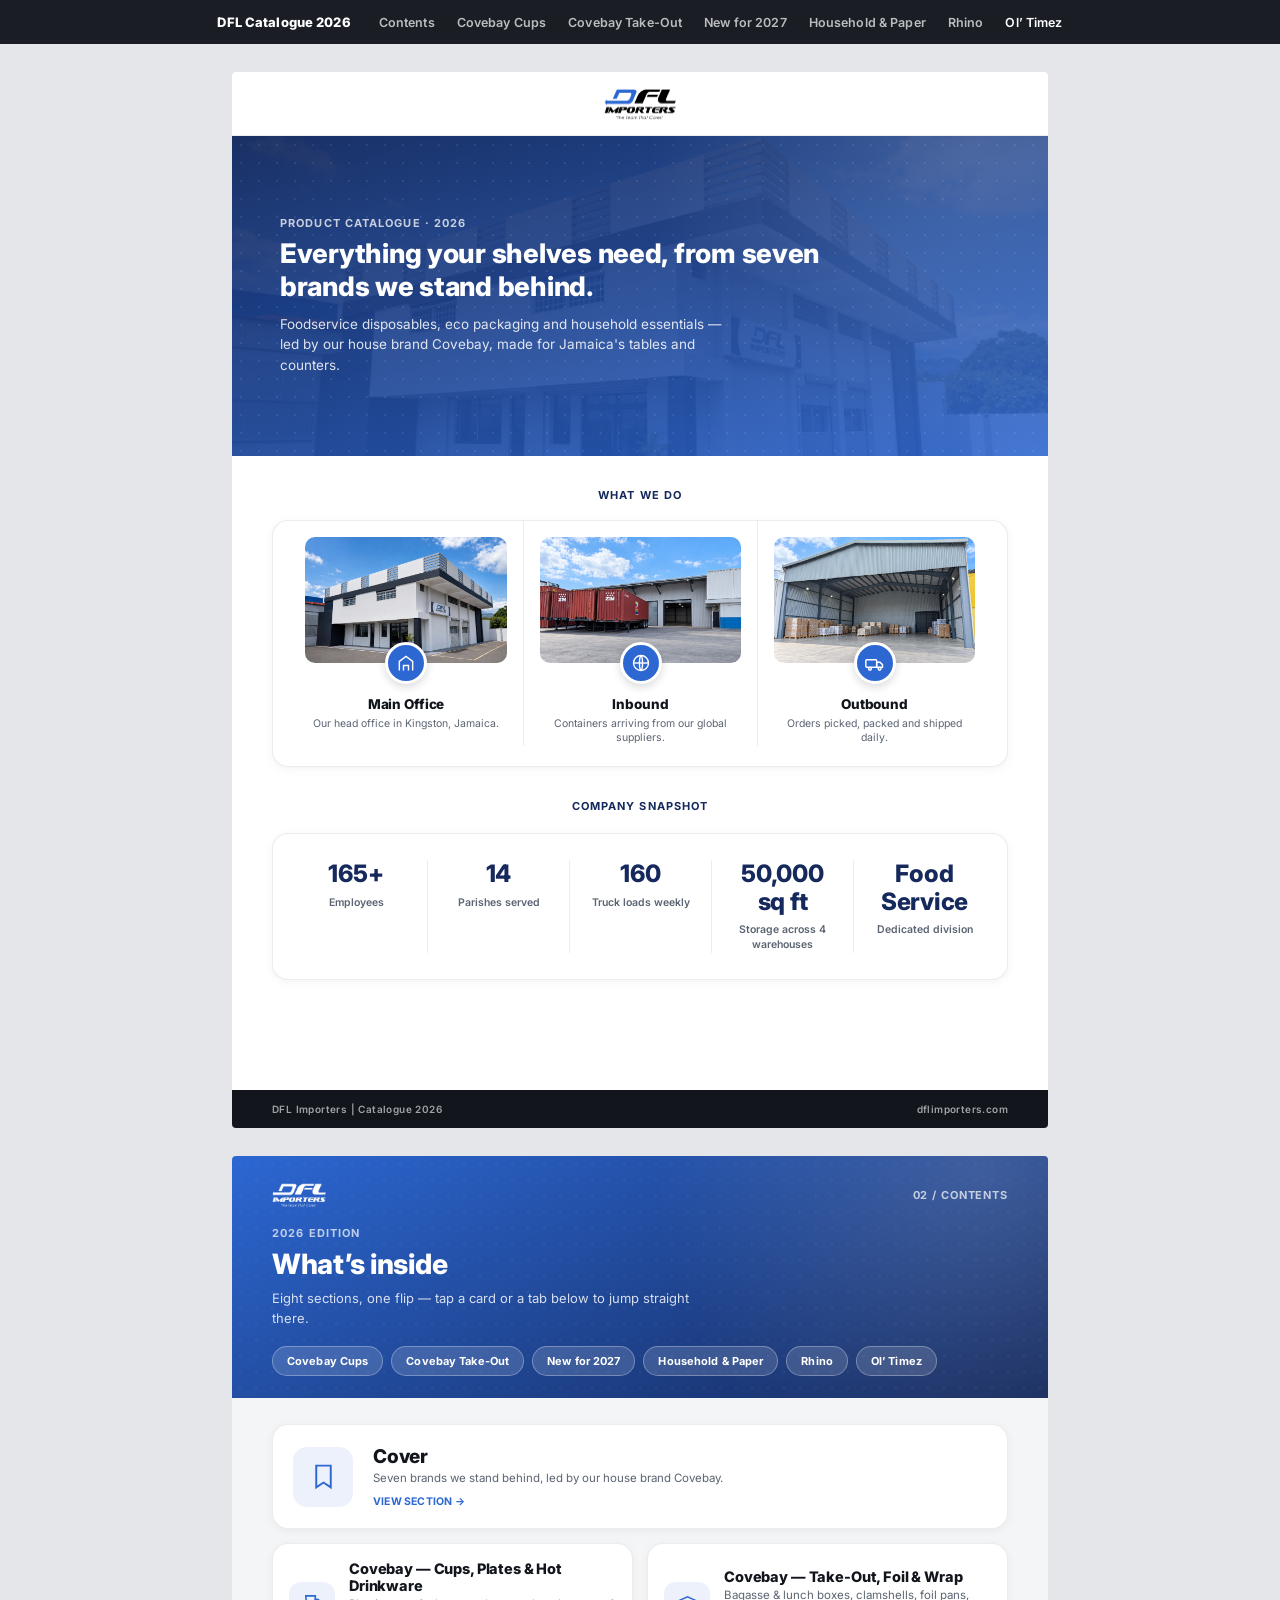
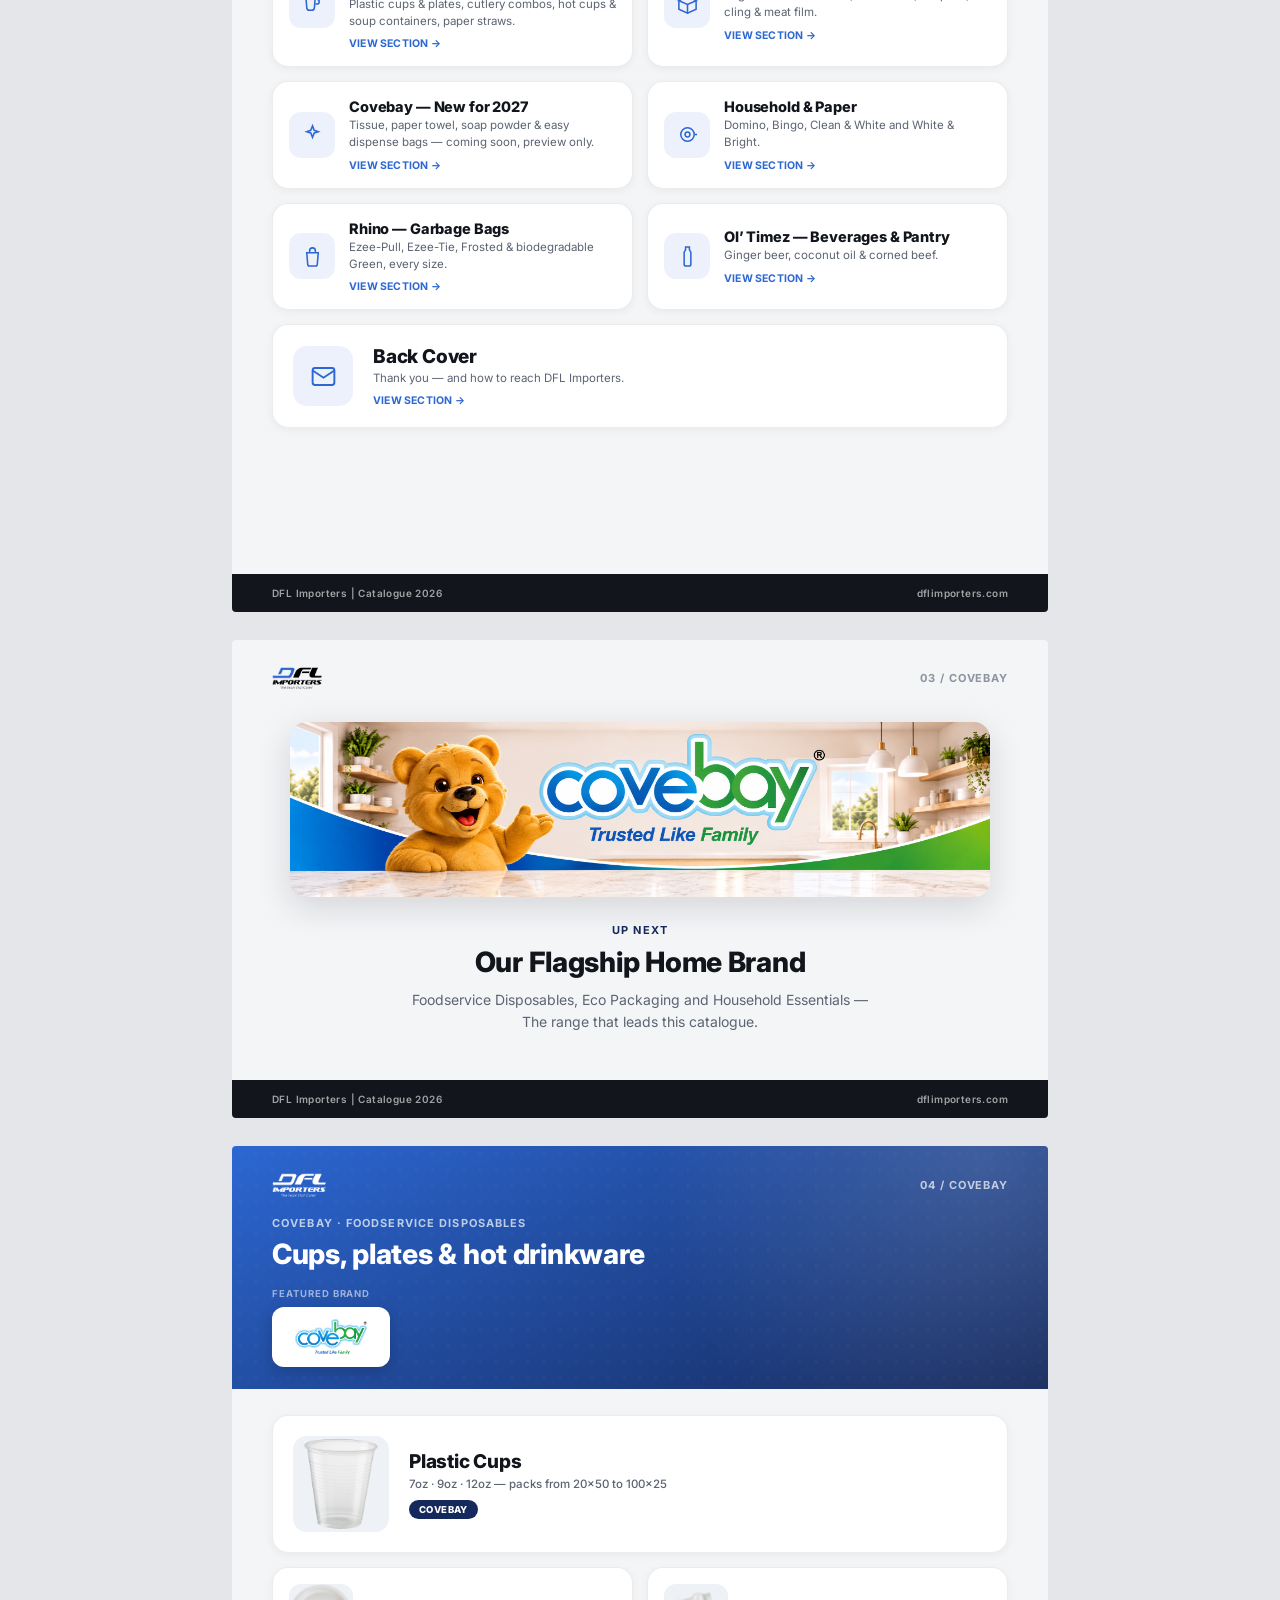
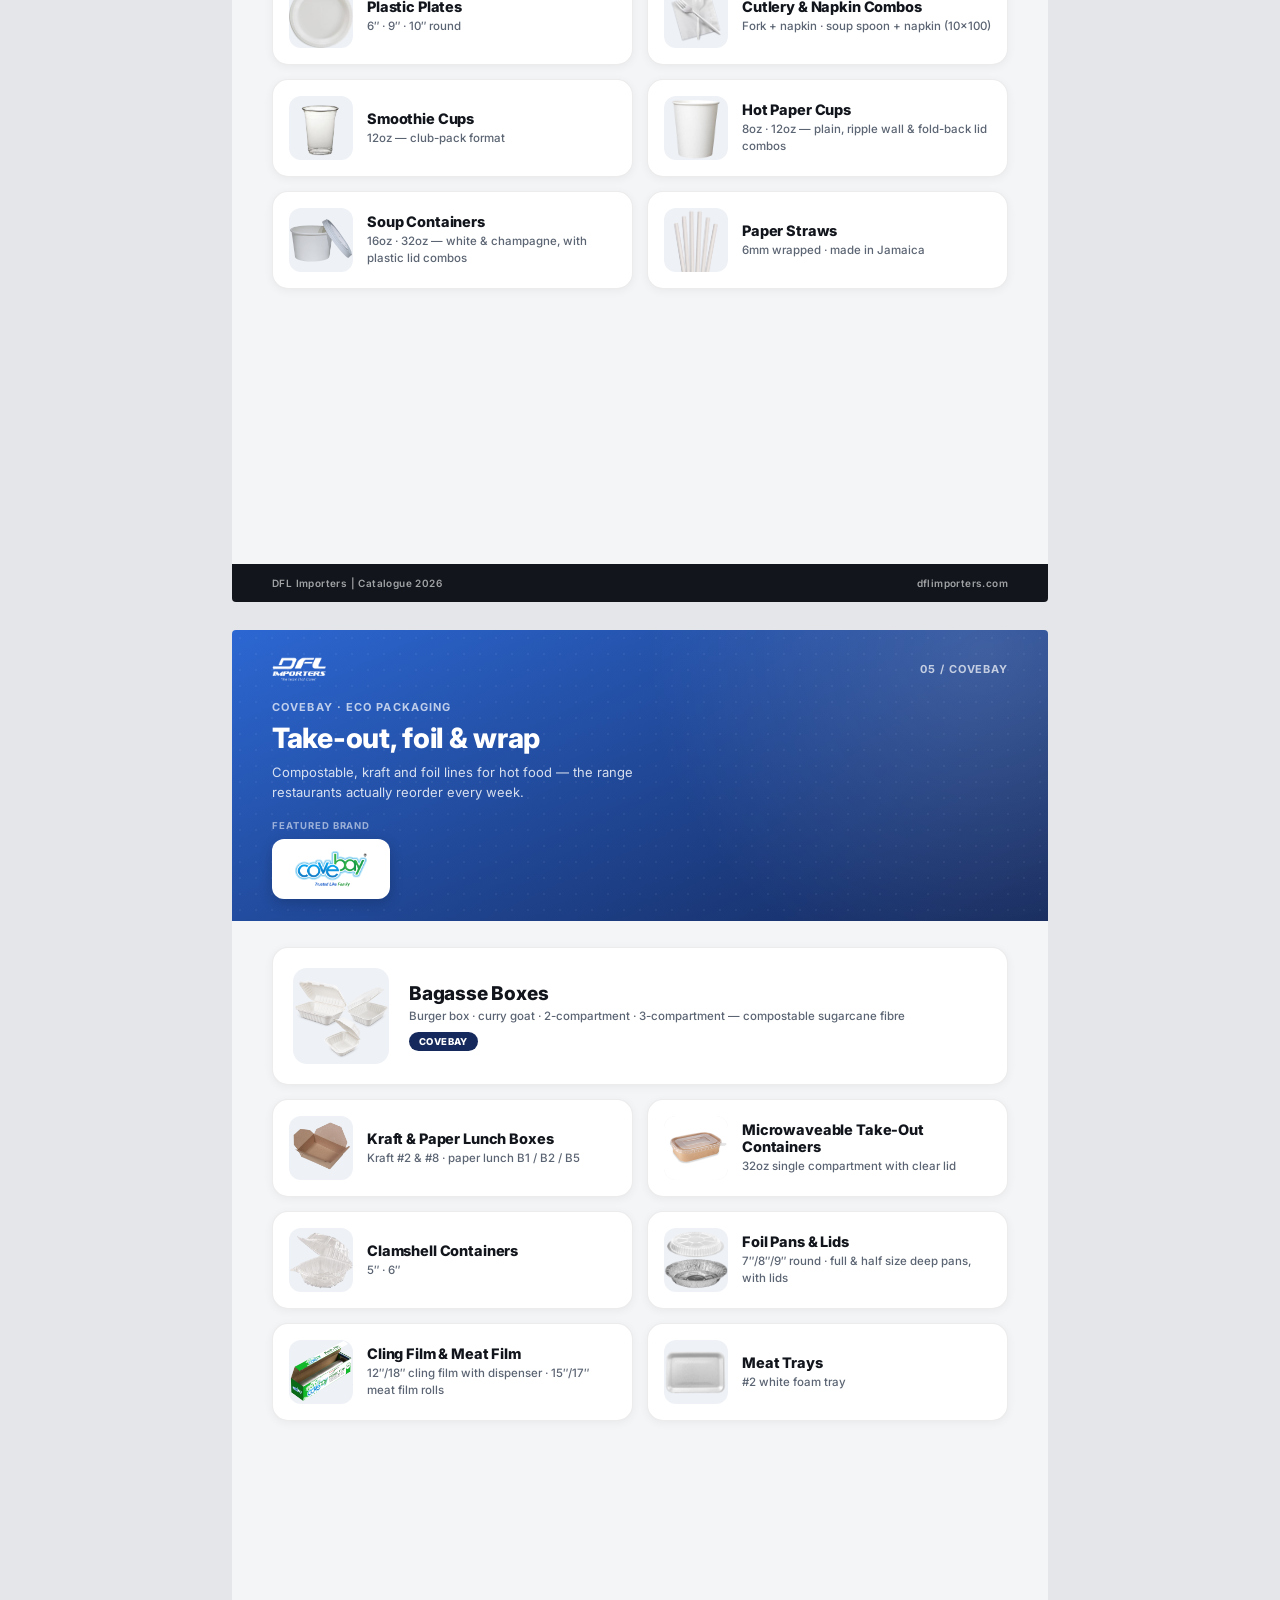
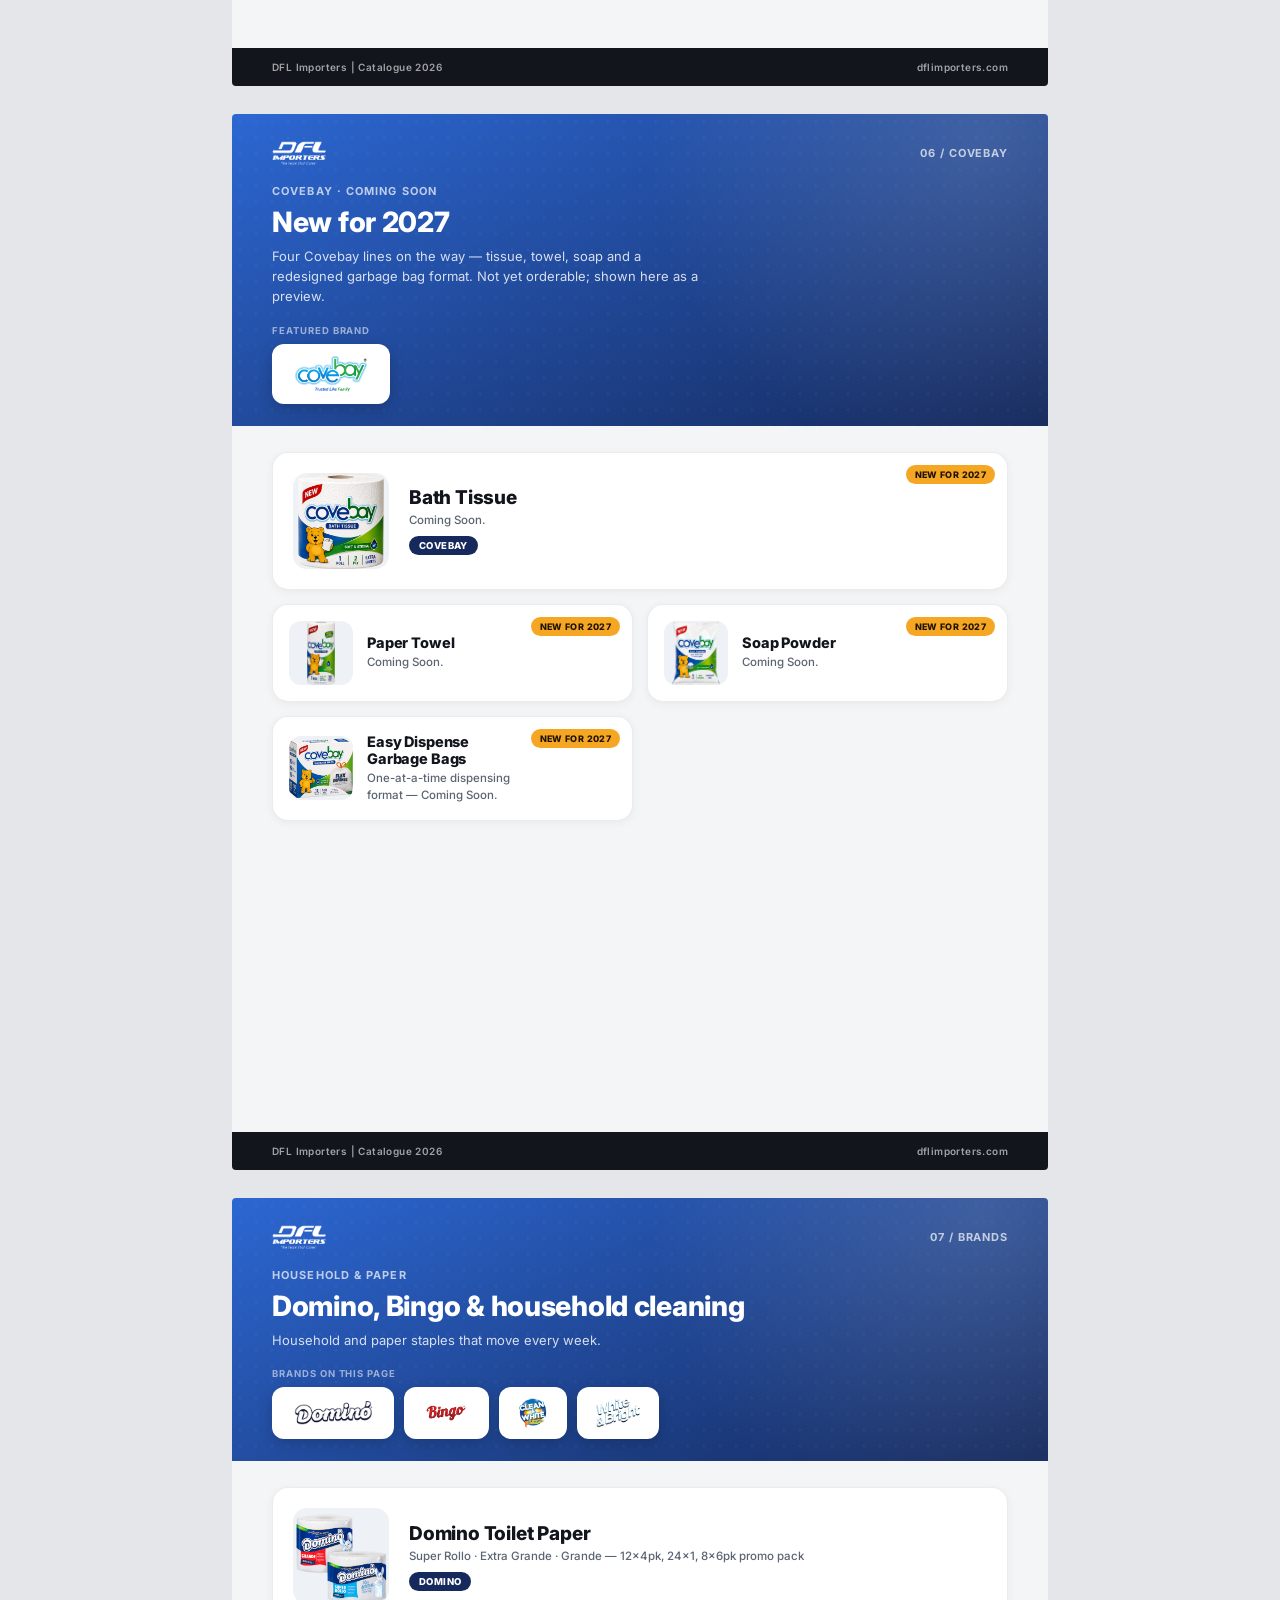
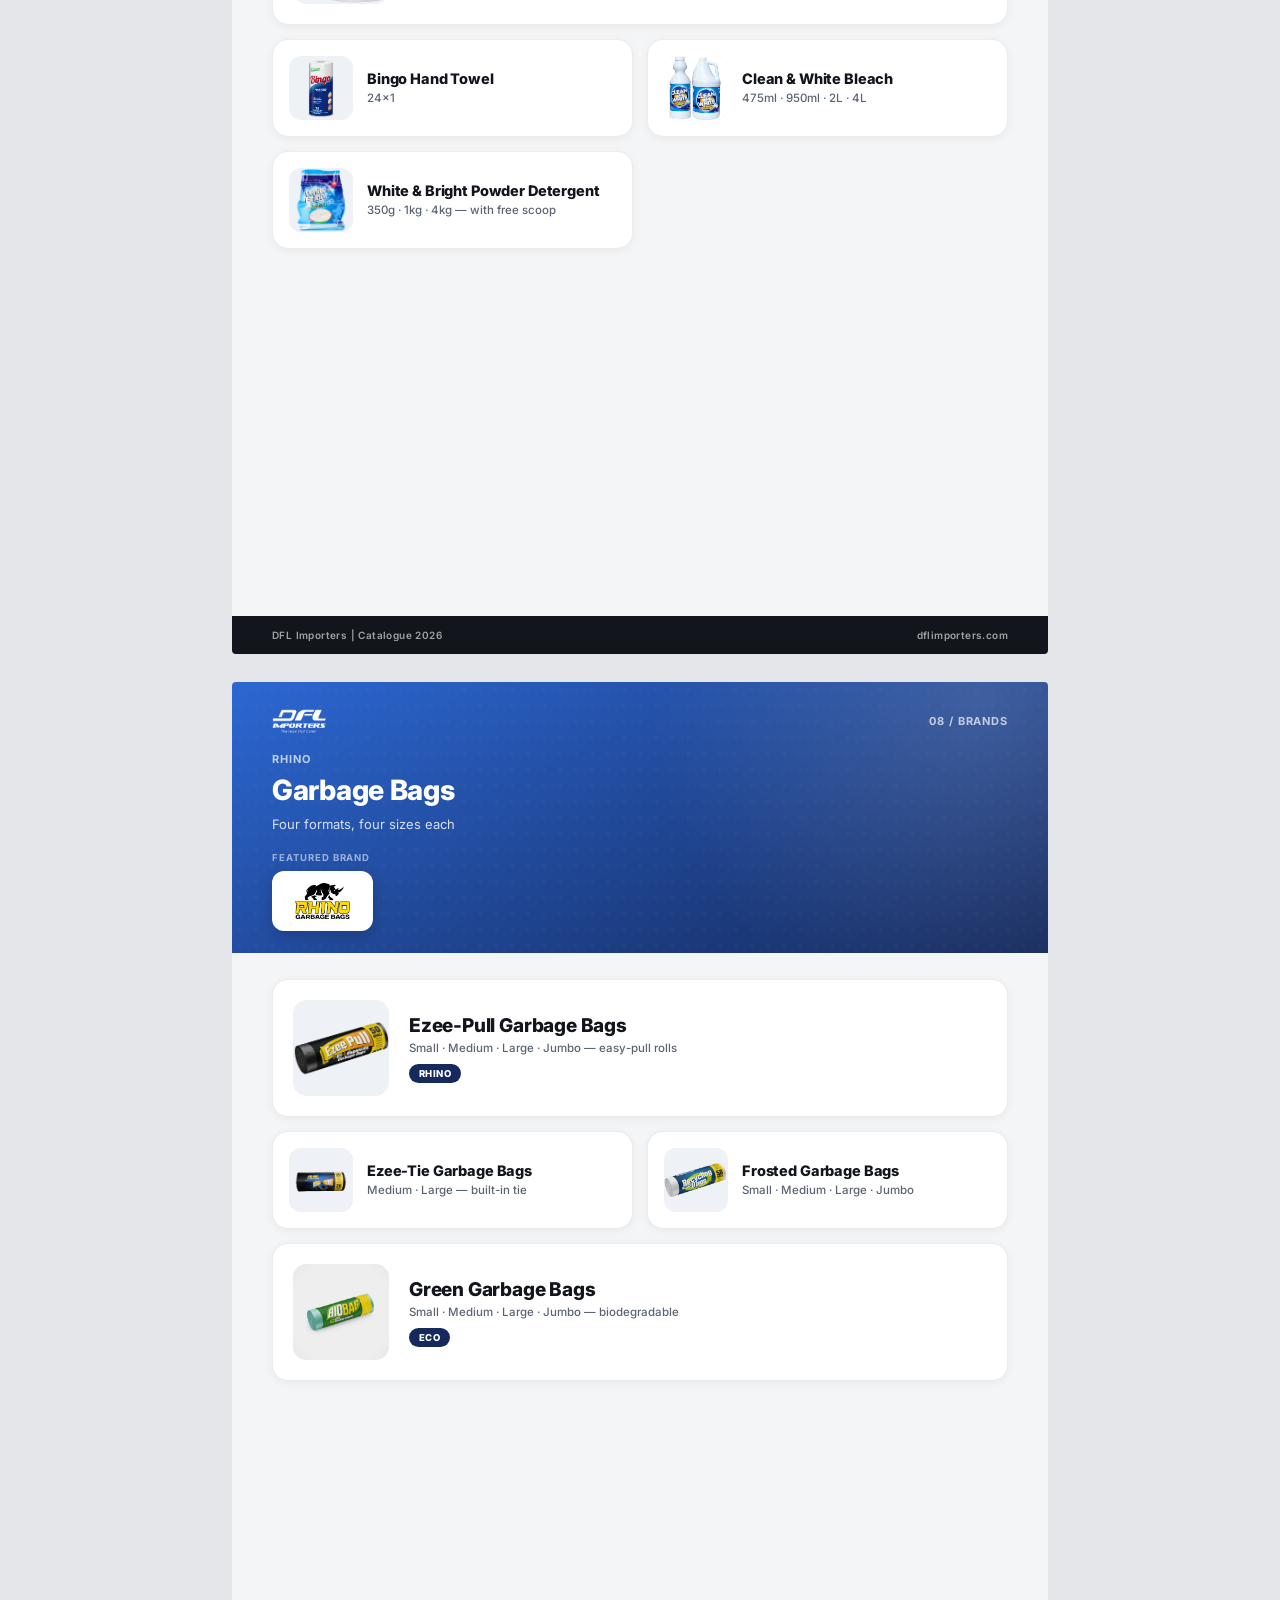
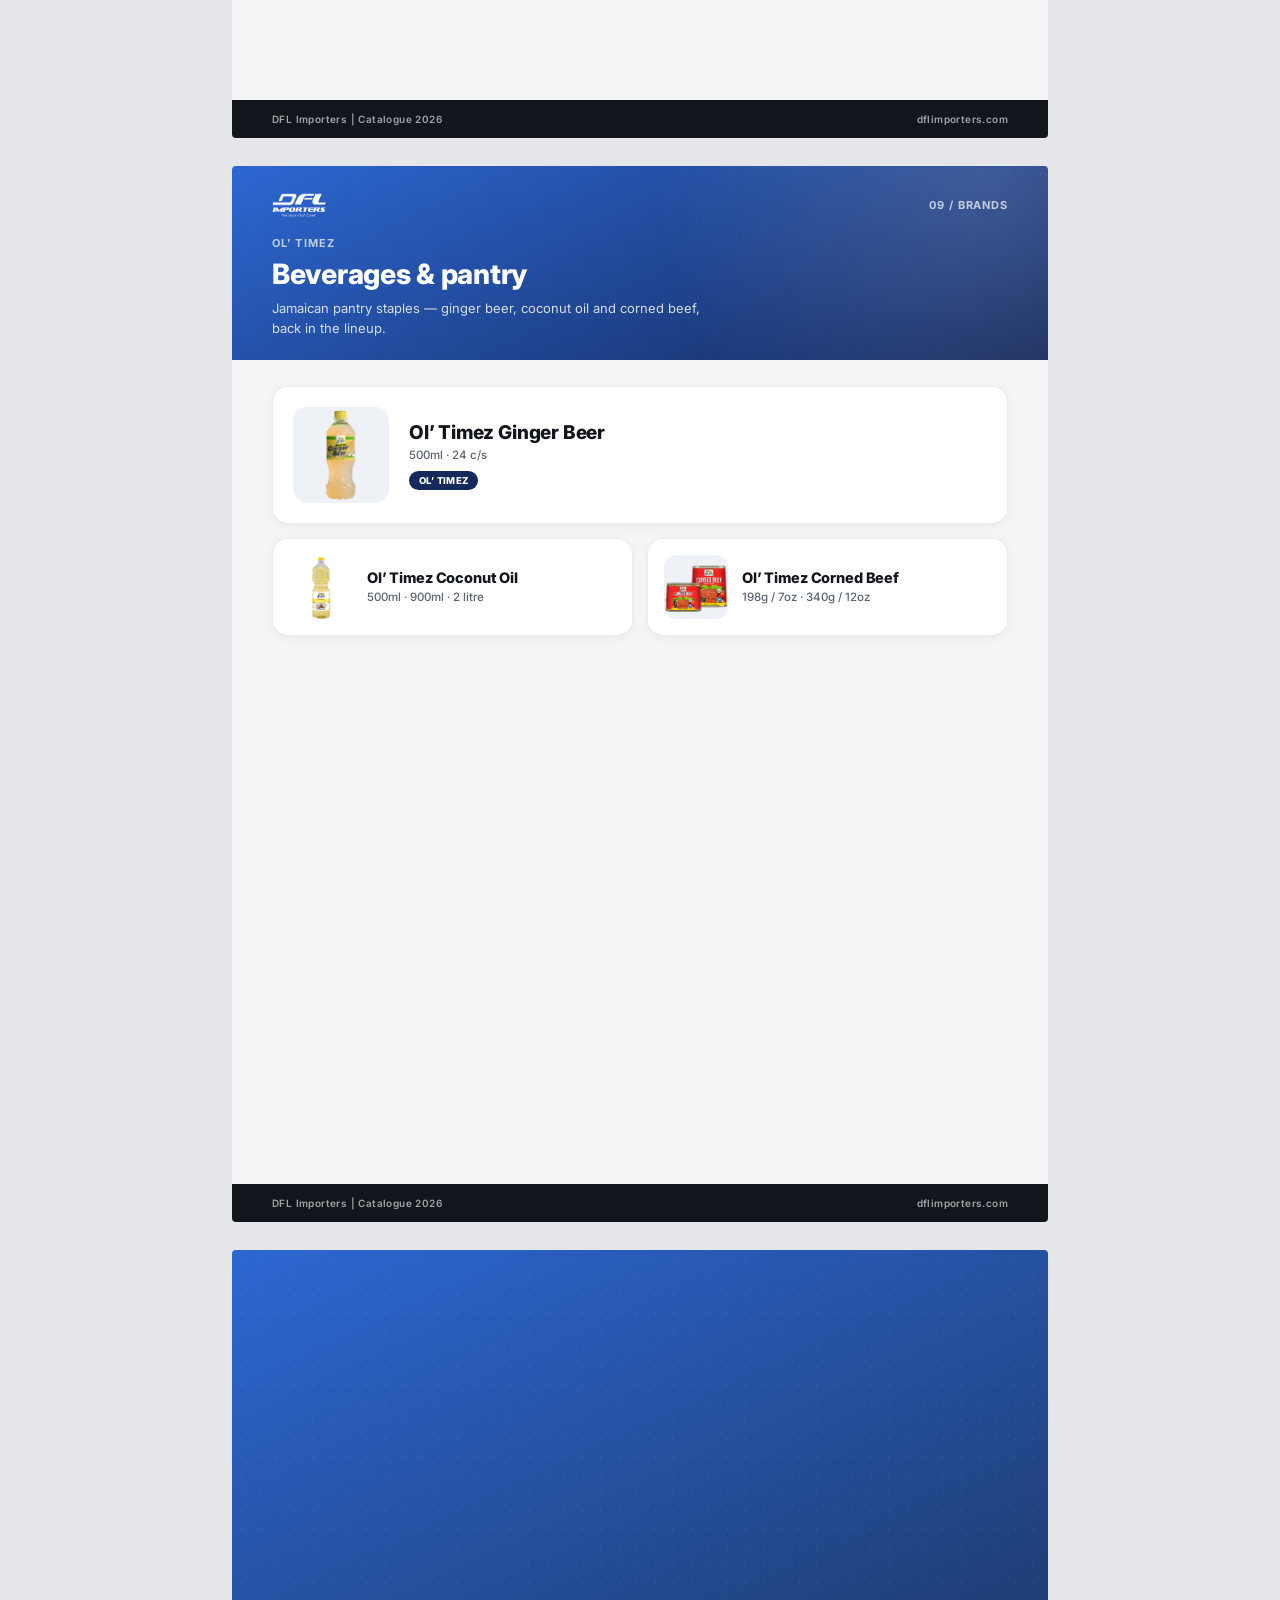
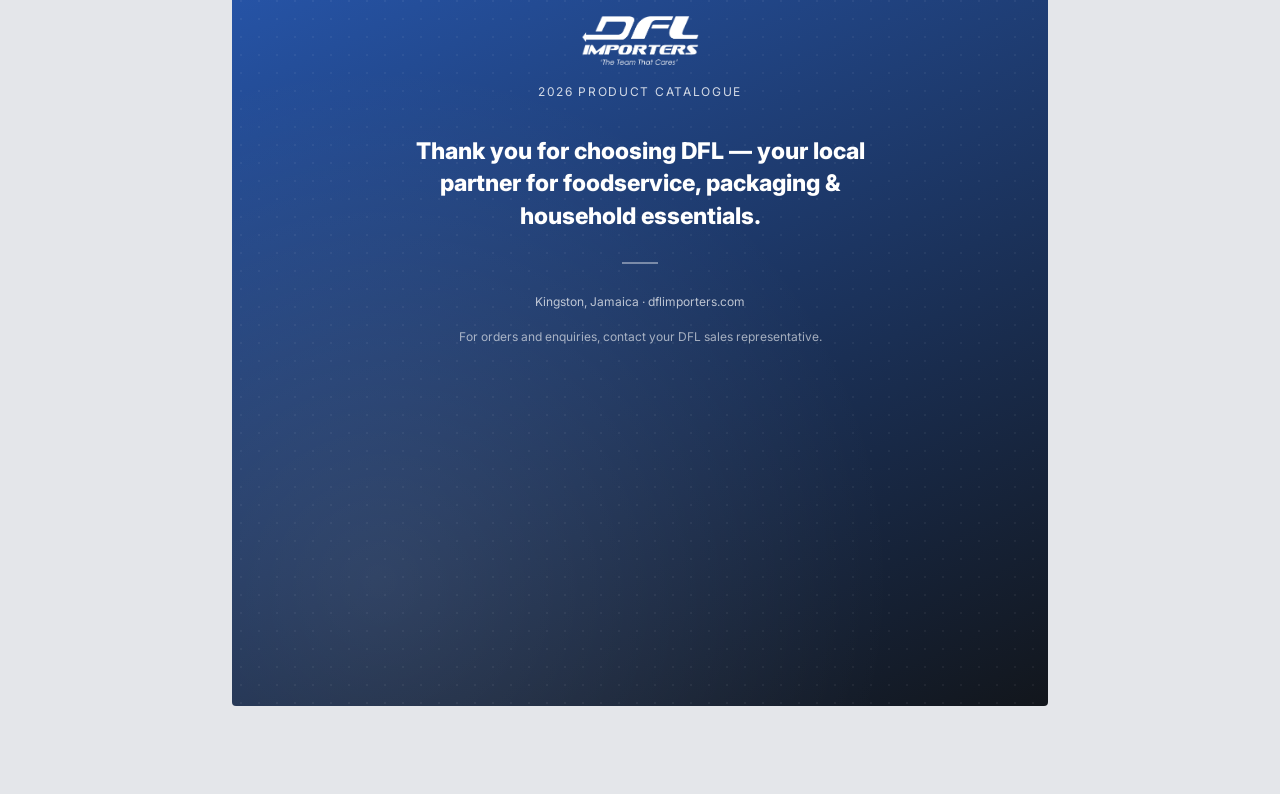
==== index.html @ a664e497 "Initial commit: DFL Catalogue 2026 web build Covebay-led product catalogue with Domino, Bingo, Rhino" ====
<!DOCTYPE html>
<html lang="en">
<head>
<meta charset="UTF-8">
<meta name="viewport" content="width=device-width, initial-scale=1, maximum-scale=5">
<title>DFL Catalogue 2026</title>
<link rel="preconnect" href="https://fonts.googleapis.com">
<link href="https://fonts.googleapis.com/css2?family=Inter:wght@400;500;600;700;800;900&display=swap" rel="stylesheet">
<link rel="stylesheet" href="assets/catalogue.css">
</head>
<body>

<nav class="sitenav">
  <span class="brand">DFL Catalogue 2026</span>
  <a href="#toc">Contents</a>
  <a href="#covebay-cups">Covebay Cups</a>
  <a href="#covebay-takeout">Covebay Take-Out</a>
  <a href="#covebay-new-2027">New for 2027</a>
  <a href="#household-paper">Household &amp; Paper</a>
  <a href="#rhino">Rhino</a>
  <a href="#oltimez">Ol&rsquo; Timez</a>
</nav>

<div class="site-frame">

  <section id="cover" class="page-frame">
    <div class="page cover">
      <div class="cover-topbar">
        <img class="cover-logo" src="assets/dfl-logo-color.png" alt="DFL Importers">
      </div>

      <div class="cover-hero">
        <img class="cover-hero-bg" src="assets/products/DFL%20Main%20Office.png" alt="DFL Importers head office">
        <div class="cover-hero-overlay"></div>
        <div class="cover-hero-content">
          <div class="eyebrow">Product catalogue &middot; 2026</div>
          <h1>Everything your shelves need, from seven brands we stand behind.</h1>
          <p>Foodservice disposables, eco packaging and household essentials &mdash; led by our house brand Covebay, made for Jamaica's tables and counters.</p>
        </div>
      </div>

      <div class="cover-gallery">
        <div class="cover-gallery-title">What we do</div>
        <div class="cover-gallery-grid">
          <div class="gallery-col">
            <div class="gallery-photo"><img src="assets/products/DFL%20Main%20Office.png" alt="DFL main office"></div>
            <div class="gallery-icon"><svg viewBox="0 0 24 24" fill="none" stroke="currentColor" stroke-width="1.7"><path d="M4 21V10l8-6 8 6v11"/><path d="M9 21v-6h6v6"/></svg></div>
            <div class="gallery-title">Main Office</div>
            <div class="gallery-desc">Our head office in Kingston, Jamaica.</div>
          </div>
          <div class="gallery-col">
            <div class="gallery-photo"><img src="assets/products/DFL%20Inbound.png" alt="DFL inbound warehouse"></div>
            <div class="gallery-icon"><svg viewBox="0 0 24 24" fill="none" stroke="currentColor" stroke-width="1.7"><circle cx="12" cy="12" r="9"/><path d="M3 12h18"/><path d="M12 3c2.5 2.5 2.5 15.5 0 18"/><path d="M12 3c-2.5 2.5-2.5 15.5 0 18"/></svg></div>
            <div class="gallery-title">Inbound</div>
            <div class="gallery-desc">Containers arriving from our global suppliers.</div>
          </div>
          <div class="gallery-col">
            <div class="gallery-photo"><img src="assets/products/DFL%20Outbound.png" alt="DFL outbound warehouse"></div>
            <div class="gallery-icon"><svg viewBox="0 0 24 24" fill="none" stroke="currentColor" stroke-width="1.7"><rect x="1" y="8" width="13" height="9" rx="1"/><path d="M14 11h4l3 3v3h-7z"/><circle cx="6" cy="19" r="1.7"/><circle cx="17.5" cy="19" r="1.7"/></svg></div>
            <div class="gallery-title">Outbound</div>
            <div class="gallery-desc">Orders picked, packed and shipped daily.</div>
          </div>
        </div>
      </div>

      <div class="cover-facts">
        <div class="cover-facts-title">Company snapshot</div>
        <div class="cover-facts-grid">
          <div class="fact">
            <div class="fact-num">165+</div>
            <div class="fact-label">Employees</div>
          </div>
          <div class="fact">
            <div class="fact-num">14</div>
            <div class="fact-label">Parishes served</div>
          </div>
          <div class="fact">
            <div class="fact-num">160</div>
            <div class="fact-label">Truck loads weekly</div>
          </div>
          <div class="fact">
            <div class="fact-num">50,000 sq ft</div>
            <div class="fact-label">Storage across 4 warehouses</div>
          </div>
          <div class="fact">
            <div class="fact-num">Food Service</div>
            <div class="fact-label">Dedicated division</div>
          </div>
        </div>
      </div>

      <div class="footer"><span>DFL Importers | Catalogue 2026</span><span>dflimporters.com</span></div>
    </div>
  </section>

  <section id="toc" class="page-frame">
    <div class="page"><div class="hero">
      <div class="hero-top">
        <img class="logo" src="assets/dfl-logo-white.png" alt="DFL Importers">
        <div class="page-tag">02 / contents</div>
      </div>
      <div class="hero-body">
        <div class="eyebrow">2026 edition</div>
        <h1>What&rsquo;s inside</h1>
        <p>Eight sections, one flip &mdash; tap a card or a tab below to jump straight there.</p>
      </div>
      <div class="toc-tabs">
        
        <a class="toc-tab" href="#covebay-cups">Covebay Cups</a>
        <a class="toc-tab" href="#covebay-takeout">Covebay Take-Out</a>
        <a class="toc-tab" href="#covebay-new-2027">New for 2027</a>
        <a class="toc-tab" href="#household-paper">Household &amp; Paper</a>
        <a class="toc-tab" href="#rhino">Rhino</a>
        <a class="toc-tab" href="#oltimez">Ol&rsquo; Timez</a>
        
      </div>
    </div><div class="content"><div class="grid">

        <a class="card feature toc-tile" href="#cover">
          <div class="picon"><svg viewBox="0 0 24 24" fill="none" stroke="currentColor" stroke-width="1.6"><path d="M6 3h12v18l-6-4-6 4V3z"/></svg></div>
          <div>
            <div class="tile-title">Cover</div>
            <div class="tile-desc">Seven brands we stand behind, led by our house brand Covebay.</div>
            <div class="tile-arrow">VIEW SECTION &rarr;</div>
          </div>
        </a>

        <a class="card toc-tile" href="#covebay-cups">
          <div class="picon"><svg viewBox="0 0 24 24" fill="none" stroke="currentColor" stroke-width="1.6"><path d="M5 3h10l-1 12a3 3 0 0 1-3 3H9a3 3 0 0 1-3-3L5 3z"/><path d="M15 6.5h1.5a2.5 2.5 0 0 1 0 5H15"/></svg></div>
          <div>
            <div class="tile-title">Covebay &mdash; Cups, Plates &amp; Hot Drinkware</div>
            <div class="tile-desc">Plastic cups &amp; plates, cutlery combos, hot cups &amp; soup containers, paper straws.</div>
            <div class="tile-arrow">VIEW SECTION &rarr;</div>
          </div>
        </a>

        <a class="card toc-tile" href="#covebay-takeout">
          <div class="picon"><svg viewBox="0 0 24 24" fill="none" stroke="currentColor" stroke-width="1.6"><path d="M3 8l9-4 9 4-9 4-9-4z"/><path d="M3 8v9l9 4 9-4V8"/><path d="M12 12v9"/></svg></div>
          <div>
            <div class="tile-title">Covebay &mdash; Take-Out, Foil &amp; Wrap</div>
            <div class="tile-desc">Bagasse &amp; lunch boxes, clamshells, foil pans, cling &amp; meat film.</div>
            <div class="tile-arrow">VIEW SECTION &rarr;</div>
          </div>
        </a>

        <a class="card toc-tile" href="#covebay-new-2027">
          <div class="picon"><svg viewBox="0 0 24 24" fill="none" stroke="currentColor" stroke-width="1.6"><path d="M12 3l1.8 4.6L18 9l-4.2 1.4L12 15l-1.8-4.6L6 9l4.2-1.4L12 3z"/></svg></div>
          <div>
            <div class="tile-title">Covebay &mdash; New for 2027</div>
            <div class="tile-desc">Tissue, paper towel, soap powder &amp; easy dispense bags &mdash; coming soon, preview only.</div>
            <div class="tile-arrow">VIEW SECTION &rarr;</div>
          </div>
        </a>

        <a class="card toc-tile" href="#household-paper">
          <div class="picon"><svg viewBox="0 0 24 24" fill="none" stroke="currentColor" stroke-width="1.6"><circle cx="12" cy="12" r="7"/><circle cx="12" cy="12" r="2.5"/><path d="M19 12h3"/></svg></div>
          <div>
            <div class="tile-title">Household &amp; Paper</div>
            <div class="tile-desc">Domino, Bingo, Clean &amp; White and White &amp; Bright.</div>
            <div class="tile-arrow">VIEW SECTION &rarr;</div>
          </div>
        </a>

        <a class="card toc-tile" href="#rhino">
          <div class="picon"><svg viewBox="0 0 24 24" fill="none" stroke="currentColor" stroke-width="1.6"><path d="M6 8h12l-1 12a2 2 0 0 1-2 2H9a2 2 0 0 1-2-2L6 8z"/><path d="M9 8V6a3 3 0 0 1 6 0v2"/></svg></div>
          <div>
            <div class="tile-title">Rhino &mdash; Garbage Bags</div>
            <div class="tile-desc">Ezee-Pull, Ezee-Tie, Frosted &amp; biodegradable Green, every size.</div>
            <div class="tile-arrow">VIEW SECTION &rarr;</div>
          </div>
        </a>

        <a class="card toc-tile" href="#oltimez">
          <div class="picon"><svg viewBox="0 0 24 24" fill="none" stroke="currentColor" stroke-width="1.6"><path d="M10 2h4v3l1.5 2.5V20a2 2 0 0 1-2 2h-3a2 2 0 0 1-2-2V7.5L10 5V2z"/></svg></div>
          <div>
            <div class="tile-title">Ol&rsquo; Timez &mdash; Beverages &amp; Pantry</div>
            <div class="tile-desc">Ginger beer, coconut oil &amp; corned beef.</div>
            <div class="tile-arrow">VIEW SECTION &rarr;</div>
          </div>
        </a>

        <a class="card feature toc-tile" href="#back-cover">
          <div class="picon"><svg viewBox="0 0 24 24" fill="none" stroke="currentColor" stroke-width="1.6"><rect x="3" y="5" width="18" height="14" rx="2"/><path d="M3 7l9 6 9-6"/></svg></div>
          <div>
            <div class="tile-title">Back Cover</div>
            <div class="tile-desc">Thank you &mdash; and how to reach DFL Importers.</div>
            <div class="tile-arrow">VIEW SECTION &rarr;</div>
          </div>
        </a>

    </div></div><div class="footer"><span>DFL Importers | Catalogue 2026</span><span>dflimporters.com</span></div></div>
  </section>

  <section id="covebay-banner" class="page-frame">
    <div class="page divider">
      <div class="divider-header">
        <img class="logo-color" src="assets/dfl-logo-color.png" alt="DFL Importers">
        <div class="page-tag">03 / covebay</div>
      </div>

      <div class="divider-body">
        <img src="assets/products/Covebay%20Feature%20Image%20Banner.png" alt="Covebay — Trusted Like Family">
        <div class="divider-eyebrow">Up next</div>
        <div class="divider-title">Our Flagship Home Brand</div>
        <p class="divider-sub">Foodservice Disposables, Eco Packaging and Household Essentials &mdash; The range that leads this catalogue.</p>
      </div>

      <div class="footer"><span>DFL Importers | Catalogue 2026</span><span>dflimporters.com</span></div>
    </div>
  </section>

  <section id="covebay-cups" class="page-frame">
    <div class="page"><div class="hero">
      <div class="hero-top">
        <img class="logo" src="assets/dfl-logo-white.png" alt="DFL Importers">
        <div class="page-tag">04 / covebay</div>
      </div>
      <div class="hero-body">
        <div class="eyebrow">Covebay &middot; foodservice disposables</div>
        <h1>Cups, plates &amp; hot drinkware</h1>
        
        <div class="hero-brands-label">Featured brand</div>
        <div class="hero-brands"><div class="hero-brand-chip solo"><img src="assets/covebay-logo.png" alt="Covebay"></div></div>
      </div>
    </div><div class="content"><div class="grid">

        <div class="card feature">
          <div class="thumb"><img src="assets/products/Plastic%20Cup.png" alt="Plastic Cups"></div>
          <div>
            <div class="cname">Plastic Cups</div>
            <div class="specs">7oz &middot; 9oz &middot; 12oz &mdash; packs from 20&times;50 to 100&times;25</div>
            <div class="tag">Covebay</div>
          </div>
        </div>

        <div class="card">
          <div class="thumb"><img src="assets/products/9in%20Plastic%20Plate.png" alt="Plastic Plates"></div>
          <div>
            <div class="cname">Plastic Plates</div>
            <div class="specs">6&Prime; &middot; 9&Prime; &middot; 10&Prime; round</div>
          </div>
        </div>

        <div class="card">
          <div class="thumb"><img src="assets/products/Cutlery%20spoon%20fork%20napkin.png" alt="Cutlery &amp; Napkin Combos"></div>
          <div>
            <div class="cname">Cutlery &amp; Napkin Combos</div>
            <div class="specs">Fork + napkin &middot; soup spoon + napkin (10&times;100)</div>
          </div>
        </div>

        <div class="card">
          <div class="thumb"><img src="assets/products/Smoothie%20Cup.png" alt="Smoothie Cups"></div>
          <div>
            <div class="cname">Smoothie Cups</div>
            <div class="specs">12oz &mdash; club-pack format</div>
          </div>
        </div>

        <div class="card">
          <div class="thumb"><img src="assets/products/Paper%20Cup.png" alt="Hot Paper Cups"></div>
          <div>
            <div class="cname">Hot Paper Cups</div>
            <div class="specs">8oz &middot; 12oz &mdash; plain, ripple wall &amp; fold-back lid combos</div>
          </div>
        </div>

        <div class="card">
          <div class="thumb"><img src="assets/products/Paper%20Soup%20Cup%20PNG.png" alt="Soup Containers"></div>
          <div>
            <div class="cname">Soup Containers</div>
            <div class="specs">16oz &middot; 32oz &mdash; white &amp; champagne, with plastic lid combos</div>
          </div>
        </div>

        <div class="card">
          <div class="thumb"><img src="assets/products/Paper%20Straws.png" alt="Paper Straws"></div>
          <div>
            <div class="cname">Paper Straws</div>
            <div class="specs">6mm wrapped &middot; made in Jamaica</div>
          </div>
        </div>

    </div></div><div class="footer"><span>DFL Importers | Catalogue 2026</span><span>dflimporters.com</span></div></div>
  </section>

  <section id="covebay-takeout" class="page-frame">
    <div class="page"><div class="hero">
      <div class="hero-top">
        <img class="logo" src="assets/dfl-logo-white.png" alt="DFL Importers">
        <div class="page-tag">05 / covebay</div>
      </div>
      <div class="hero-body">
        <div class="eyebrow">Covebay &middot; eco packaging</div>
        <h1>Take-out, foil &amp; wrap</h1>
        <p>Compostable, kraft and foil lines for hot food &mdash; the range restaurants actually reorder every week.</p>
        <div class="hero-brands-label">Featured brand</div>
        <div class="hero-brands"><div class="hero-brand-chip solo"><img src="assets/covebay-logo.png" alt="Covebay"></div></div>
      </div>
    </div><div class="content"><div class="grid">

        <div class="card feature">
          <div class="thumb"><img src="assets/products/Bagasse%20Boxes%20Group%20Image%20(1).png" alt="Bagasse Boxes"></div>
          <div>
            <div class="cname">Bagasse Boxes</div>
            <div class="specs">Burger box &middot; curry goat &middot; 2-compartment &middot; 3-compartment &mdash; compostable sugarcane fibre</div>
            <div class="tag">Covebay</div>
          </div>
        </div>

        <div class="card">
          <div class="thumb"><img src="assets/products/Kraft%20Lunchbox%20open.png" alt="Kraft &amp; Paper Lunch Boxes"></div>
          <div>
            <div class="cname">Kraft &amp; Paper Lunch Boxes</div>
            <div class="specs">Kraft #2 &amp; #8 &middot; paper lunch B1 / B2 / B5</div>
          </div>
        </div>

        <div class="card">
          <div class="thumb"><img src="assets/products/Kraft%20Microwaveable.jpg" alt="Microwaveable Take-Out Containers"></div>
          <div>
            <div class="cname">Microwaveable Take-Out Containers</div>
            <div class="specs">32oz single compartment with clear lid</div>
          </div>
        </div>

        <div class="card">
          <div class="thumb"><img src="assets/products/ClamshellPNG.png" alt="Clamshell Containers"></div>
          <div>
            <div class="cname">Clamshell Containers</div>
            <div class="specs">5&Prime; &middot; 6&Prime;</div>
          </div>
        </div>

        <div class="card">
          <div class="thumb"><img src="assets/products/7inch%20Round%20foil%20pan%20with%20lid.png" alt="Foil Pans &amp; Lids"></div>
          <div>
            <div class="cname">Foil Pans &amp; Lids</div>
            <div class="specs">7&Prime;/8&Prime;/9&Prime; round &middot; full &amp; half size deep pans, with lids</div>
          </div>
        </div>

        <div class="card">
          <div class="thumb"><img src="assets/products/Covebay%20Film%20Box%20New%20100ft.png" alt="Cling Film &amp; Meat Film"></div>
          <div>
            <div class="cname">Cling Film &amp; Meat Film</div>
            <div class="specs">12&Prime;/18&Prime; cling film with dispenser &middot; 15&Prime;/17&Prime; meat film rolls</div>
          </div>
        </div>

        <div class="card">
          <div class="thumb"><img src="assets/products/White%20Meat%20Tray.png" alt="Meat Trays"></div>
          <div>
            <div class="cname">Meat Trays</div>
            <div class="specs">#2 white foam tray</div>
          </div>
        </div>

    </div></div><div class="footer"><span>DFL Importers | Catalogue 2026</span><span>dflimporters.com</span></div></div>
  </section>

  <section id="covebay-new-2027" class="page-frame">
    <div class="page"><div class="hero">
      <div class="hero-top">
        <img class="logo" src="assets/dfl-logo-white.png" alt="DFL Importers">
        <div class="page-tag">06 / covebay</div>
      </div>
      <div class="hero-body">
        <div class="eyebrow">Covebay &middot; coming soon</div>
        <h1>New for 2027</h1>
        <p>Four Covebay lines on the way &mdash; tissue, towel, soap and a redesigned garbage bag format. Not yet orderable; shown here as a preview.</p>
        <div class="hero-brands-label">Featured brand</div>
        <div class="hero-brands"><div class="hero-brand-chip solo"><img src="assets/covebay-logo.png" alt="Covebay"></div></div>
      </div>
    </div><div class="content"><div class="grid">

        <div class="card feature">
          <div class="new-flag">NEW FOR 2027</div>
          <div class="thumb"><img src="assets/products/Covebay%20Tissue_New.png" alt="Bath Tissue"></div>
          <div>
            <div class="cname">Bath Tissue</div>
            <div class="specs">Coming Soon.</div>
            <div class="tag">Covebay</div>
          </div>
        </div>

        <div class="card">
          <div class="new-flag">NEW FOR 2027</div>
          <div class="thumb"><img src="assets/products/Covebay%20Paper%20Towel_New.png" alt="Paper Towel"></div>
          <div>
            <div class="cname">Paper Towel</div>
            <div class="specs">Coming Soon.</div>
          </div>
        </div>

        <div class="card">
          <div class="new-flag">NEW FOR 2027</div>
          <div class="thumb"><img src="assets/products/Covebay%20Soap%20Powder_New.png" alt="Soap Powder"></div>
          <div>
            <div class="cname">Soap Powder</div>
            <div class="specs">Coming Soon.</div>
          </div>
        </div>

        <div class="card">
          <div class="new-flag">NEW FOR 2027</div>
          <div class="thumb"><img src="assets/products/Covebay%20Garbage%20Bag_EasyDispense_Box_New.png" alt="Easy Dispense Garbage Bags"></div>
          <div style="padding-right:88px;">
            <div class="cname">Easy Dispense Garbage Bags</div>
            <div class="specs">One-at-a-time dispensing format &mdash; Coming Soon.</div>
          </div>
        </div>

    </div></div><div class="footer"><span>DFL Importers | Catalogue 2026</span><span>dflimporters.com</span></div></div>
  </section>

  <section id="household-paper" class="page-frame">
    <div class="page"><div class="hero">
      <div class="hero-top">
        <img class="logo" src="assets/dfl-logo-white.png" alt="DFL Importers">
        <div class="page-tag">07 / brands</div>
      </div>
      <div class="hero-body">
        <div class="eyebrow">Household &amp; paper</div>
        <h1>Domino, Bingo &amp; household cleaning</h1>
        <p>Household and paper staples that move every week.</p>
        <div class="hero-brands-label">Brands on this page</div>
        <div class="hero-brands">
          <div class="hero-brand-chip"><img src="assets/domino-logo.png" alt="Domino"></div>
          <div class="hero-brand-chip"><img src="assets/bingo-logo.png" alt="Bingo"></div>
          <div class="hero-brand-chip"><img src="assets/clean-white-logo.png" alt="Clean &amp; White"></div>
          <div class="hero-brand-chip"><img src="assets/white-bright-logo.png" alt="White &amp; Bright"></div>
        </div>
      </div>
    </div><div class="content"><div class="grid">

        <div class="card feature">
          <div class="thumb"><img src="assets/products/Domino%20Toilet%20Paper%20Group.png" alt="Domino Toilet Paper"></div>
          <div>
            <div class="cname">Domino Toilet Paper</div>
            <div class="specs">Super Rollo &middot; Extra Grande &middot; Grande &mdash; 12&times;4pk, 24&times;1, 8&times;6pk promo pack</div>
            <div class="tag">Domino</div>
          </div>
        </div>

        <div class="card">
          <div class="thumb"><img src="assets/products/Bingo%20Hand%20Towel.png" alt="Bingo Hand Towel"></div>
          <div>
            <div class="cname">Bingo Hand Towel</div>
            <div class="specs">24&times;1</div>
          </div>
        </div>

        <div class="card">
          <div class="thumb"><img src="assets/products/Bleach%20Group%20Image.jpg" alt="Clean &amp; White Bleach"></div>
          <div>
            <div class="cname">Clean &amp; White Bleach</div>
            <div class="specs">475ml &middot; 950ml &middot; 2L &middot; 4L</div>
          </div>
        </div>

        <div class="card">
          <div class="thumb"><img src="assets/products/White%20%26%20Bright%20Mockup.png" alt="White &amp; Bright Powder Detergent"></div>
          <div>
            <div class="cname">White &amp; Bright Powder Detergent</div>
            <div class="specs">350g &middot; 1kg &middot; 4kg &mdash; with free scoop</div>
          </div>
        </div>

    </div></div><div class="footer"><span>DFL Importers | Catalogue 2026</span><span>dflimporters.com</span></div></div>
  </section>

  <section id="rhino" class="page-frame">
    <div class="page"><div class="hero">
      <div class="hero-top">
        <img class="logo" src="assets/dfl-logo-white.png" alt="DFL Importers">
        <div class="page-tag">08 / brands</div>
      </div>
      <div class="hero-body">
        <div class="eyebrow">Rhino</div>
        <h1>Garbage Bags</h1>
        <p>Four formats, four sizes each</p>
        <div class="hero-brands-label">Featured brand</div>
        <div class="hero-brands"><div class="hero-brand-chip solo"><img src="assets/rhino-logo-black.png" alt="Rhino"></div></div>
      </div>
    </div><div class="content"><div class="grid">

        <div class="card feature">
          <div class="thumb"><img src="assets/products/Rhino%20Ezee%20Pull.png" alt="Ezee-Pull Garbage Bags"></div>
          <div>
            <div class="cname">Ezee-Pull Garbage Bags</div>
            <div class="specs">Small &middot; Medium &middot; Large &middot; Jumbo &mdash; easy-pull rolls</div>
            <div class="tag">Rhino</div>
          </div>
        </div>

        <div class="card">
          <div class="thumb"><img src="assets/products/Rhino%20Ezee%20Tie.png" alt="Ezee-Tie Garbage Bags"></div>
          <div>
            <div class="cname">Ezee-Tie Garbage Bags</div>
            <div class="specs">Medium &middot; Large &mdash; built-in tie</div>
          </div>
        </div>

        <div class="card">
          <div class="thumb"><img src="assets/products/Rhino%20Frosted.png" alt="Frosted Garbage Bags"></div>
          <div>
            <div class="cname">Frosted Garbage Bags</div>
            <div class="specs">Small &middot; Medium &middot; Large &middot; Jumbo</div>
          </div>
        </div>

        <div class="card feature">
          <div class="thumb"><img src="assets/products/Rhino%20Green.jpg" alt="Green Garbage Bags"></div>
          <div>
            <div class="cname">Green Garbage Bags</div>
            <div class="specs">Small &middot; Medium &middot; Large &middot; Jumbo &mdash; biodegradable</div>
            <div class="tag">Eco</div>
          </div>
        </div>

    </div></div><div class="footer"><span>DFL Importers | Catalogue 2026</span><span>dflimporters.com</span></div></div>
  </section>

  <section id="oltimez" class="page-frame">
    <div class="page"><div class="hero">
      <div class="hero-top">
        <img class="logo" src="assets/dfl-logo-white.png" alt="DFL Importers">
        <div class="page-tag">09 / brands</div>
      </div>
      <div class="hero-body">
        <div class="eyebrow">Ol&rsquo; Timez</div>
        <h1>Beverages &amp; pantry</h1>
        <p>Jamaican pantry staples &mdash; ginger beer, coconut oil and corned beef, back in the lineup.</p>
      </div>
    </div><div class="content"><div class="grid">

        <div class="card feature">
          <div class="thumb"><img src="assets/products/Ginger%20Beer%20Mockup.png" alt="Ol&rsquo; Timez Ginger Beer"></div>
          <div>
            <div class="cname">Ol&rsquo; Timez Ginger Beer</div>
            <div class="specs">500ml &middot; 24 c/s</div>
            <div class="tag">Ol&rsquo; Timez</div>
          </div>
        </div>

        <div class="card">
          <div class="thumb"><img src="assets/products/Coconut%20Oil%20Mockup%20900ml.jpg" alt="Ol&rsquo; Timez Coconut Oil"></div>
          <div>
            <div class="cname">Ol&rsquo; Timez Coconut Oil</div>
            <div class="specs">500ml &middot; 900ml &middot; 2 litre</div>
          </div>
        </div>

        <div class="card">
          <div class="thumb"><img src="assets/products/Ol%20Timez%20Corned%20Beef%20Group.png" alt="Ol&rsquo; Timez Corned Beef"></div>
          <div>
            <div class="cname">Ol&rsquo; Timez Corned Beef</div>
            <div class="specs">198g / 7oz &middot; 340g / 12oz</div>
          </div>
        </div>

    </div></div><div class="footer"><span>DFL Importers | Catalogue 2026</span><span>dflimporters.com</span></div></div>
  </section>

  <section id="back-cover" class="page-frame">
    <div class="page">
      <div class="backcover">
        <img class="bc-logo" src="assets/dfl-logo-white.png" alt="DFL Importers">
        <div class="bc-tagline">2026 Product Catalogue</div>
        <div class="bc-thanks">Thank you for choosing DFL &mdash; your local partner for foodservice, packaging &amp; household essentials.</div>
        <div class="bc-divider"></div>
        <div class="bc-meta">
          <div class="bc-sub">Kingston, Jamaica &middot; dflimporters.com</div>
          <div class="bc-sub" style="margin-top:14px; opacity:.6;">For orders and enquiries, contact your DFL sales representative.</div>
        </div>
      </div>
    </div>
  </section>

</div>

<script src="assets/catalogue.js" defer></script>
</body>
</html>
---- assets/catalogue.css ----
/* DFL Catalogue 2026 — shared styles (site shell + per-page design system) */
/* Rebrand 2026-09-10: DFL blue / black / white primary palette (was Covebay
   blue/green). Sampled from assets/DFL Logo Light Blue (New) 2.png. */

:root{
  --dfl-blue:#2C67D2; --dfl-blue-deep:#15295C;
  --ink:#12161C; --bg:#F4F5F7; --card:#FFFFFF;
  --line:rgba(18,22,28,0.08);
  --orange:#F5A623; --orange-deep:#D9890F;
  --text-soft:#5B6472; --text-faint:#8B93A0;
  --radius:16px; --radius-sm:10px;
}
*{box-sizing:border-box; margin:0; padding:0;}
html{scroll-behavior:smooth;}
body{background:#E4E6EA; font-family:'Inter',-apple-system,sans-serif; -webkit-font-smoothing:antialiased;}

/* ---------- site chrome (index.html only) ---------- */
.sitenav{
  position:sticky; top:0; z-index:50; background:rgba(18,22,28,.96); backdrop-filter:blur(6px);
  display:flex; align-items:center; justify-content:center; gap:22px; padding:14px 24px; overflow-x:auto; white-space:nowrap;
}
.sitenav a{color:rgba(255,255,255,.7); font-size:12.5px; font-weight:600; text-decoration:none; letter-spacing:.01em;}
.sitenav a:hover, .sitenav a.active{color:#fff;}
.sitenav .brand{color:#fff; font-weight:800; font-size:13px; margin-right:6px; letter-spacing:.01em;}

.site-frame{padding:28px 16px 60px;}
.page-frame{position:relative; width:100%; max-width:816px; margin:0 auto 28px; overflow:hidden; border-radius:4px;}
.page-frame .page{position:absolute; top:0; left:0; width:816px; transform-origin:top left;}

/* ---------- inner page design system (shared across all pages) ---------- */
.page{
  width:816px; height:1056px; margin:0 auto; background:var(--bg);
  position:relative; box-shadow:0 20px 50px rgba(18,22,28,0.28); overflow:hidden;
}
.page.cover{background:#fff;}

.hero{
  position:relative; padding:26px 40px 22px; color:#fff; overflow:hidden;
  background:
    radial-gradient(circle at 92% 8%, rgba(255,255,255,.14), transparent 42%),
    linear-gradient(155deg, var(--dfl-blue) 0%, var(--dfl-blue-deep) 100%);
}
.hero::before{content:""; position:absolute; inset:0; opacity:.4; background-image:radial-gradient(rgba(255,255,255,.12) 1px,transparent 1px); background-size:16px 16px; pointer-events:none;}
.hero-top{position:relative; z-index:2; display:flex; align-items:center; justify-content:space-between;}
.logo{height:26px; filter:brightness(0) invert(1);}
.page-tag{font-size:11px; font-weight:700; letter-spacing:.08em; color:rgba(255,255,255,.7); text-transform:uppercase;}
.hero-body{position:relative; z-index:2; margin-top:18px;}
.eyebrow{font-size:11px; font-weight:700; letter-spacing:.1em; color:rgba(255,255,255,.7); text-transform:uppercase; margin:0 0 8px;}
.hero h1{font-size:28px; font-weight:800; line-height:1.15; margin:0 0 8px; letter-spacing:-.01em;}
.hero p{font-size:13px; line-height:1.55; color:rgba(255,255,255,.82); max-width:54ch;}
.hero-brands-label{font-size:9.5px; font-weight:700; letter-spacing:.1em; text-transform:uppercase; color:rgba(255,255,255,.55); margin:18px 0 8px; position:relative; z-index:2;}
.hero-brands{display:flex; gap:10px; margin-top:6px; position:relative; z-index:2; flex-wrap:wrap; align-items:center;}
.hero-brand-chip{
  background:#fff; border-radius:12px; padding:0 18px; display:inline-flex; align-items:center; height:52px;
  box-shadow:0 4px 14px rgba(0,0,0,.18); border:1px solid rgba(255,255,255,.6);
}
.hero-brand-chip img{height:30px; display:block;}
.hero-brand-chip.solo{height:60px; padding:0 22px;}
.hero-brand-chip.solo img{height:36px;}

.content{padding:24px 40px 0 40px;}
.grid{display:grid; grid-template-columns:1fr 1fr; gap:14px; margin-top:2px;}
.card{
  background:var(--card); border-radius:var(--radius); border:1px solid var(--line);
  box-shadow:0 2px 10px rgba(18,22,28,.05); padding:16px;
  display:flex; flex-direction:row; align-items:center; gap:14px; position:relative;
}
.card.feature{grid-column:span 2; padding:20px; gap:20px;}

/* product "icon" — stands in for a photo until real photography is added */
.picon{
  width:46px; height:46px; border-radius:12px; background:rgba(44,103,210,.09); flex-shrink:0;
  display:flex; align-items:center; justify-content:center;
}
.picon svg{width:23px; height:23px; color:var(--dfl-blue);}
.card.feature .picon{width:60px; height:60px; border-radius:14px;}
.card.feature .picon svg{width:29px; height:29px;}

/* real product photo — replaces .picon on a card once photography exists */
.thumb{
  width:64px; height:64px; border-radius:12px; background:#EEF1F6; flex-shrink:0;
  display:flex; align-items:center; justify-content:center; overflow:hidden;
}
.thumb img{width:100%; height:100%; object-fit:contain;}
.card.feature .thumb{width:96px; height:96px; border-radius:14px;}

.cname{font-size:14.5px; font-weight:800; color:var(--ink); letter-spacing:-.01em;}
.card.feature .cname{font-size:19px;}
.specs{font-size:11.5px; color:var(--text-soft); line-height:1.5; font-weight:500; margin-top:3px;}
.tag{
  display:inline-block; font-size:9.5px; font-weight:800; letter-spacing:.04em; text-transform:uppercase;
  padding:4px 10px; background:rgba(44,103,210,.09); color:var(--dfl-blue-deep); border-radius:100px;
  width:fit-content; margin-top:7px;
}
.card.feature .tag{background:var(--dfl-blue-deep); color:#fff;}
.new-flag{
  position:absolute; top:12px; right:12px; background:var(--orange); color:#211404;
  font-size:9px; font-weight:800; letter-spacing:.04em; padding:4px 9px; border-radius:100px;
}
.pending-flag{
  position:absolute; top:12px; right:12px; background:var(--text-faint); color:#fff;
  font-size:9px; font-weight:800; letter-spacing:.04em; padding:4px 9px; border-radius:100px;
}
.footer{
  position:absolute; bottom:0; left:0; right:0; height:38px; background:var(--ink);
  display:flex; align-items:center; justify-content:space-between; padding:0 40px;
}
.footer span{font-size:10px; color:#fff; opacity:0.6; letter-spacing:0.04em; font-weight:600;}

/* ---------- cover page (01) ---------- */
.cover-topbar{
  height:64px; display:flex; align-items:center; justify-content:center;
  border-bottom:1px solid var(--line);
}
.cover-logo{height:34px;}

.cover-hero{position:relative; height:320px; overflow:hidden; color:#fff;}
.cover-hero-bg{position:absolute; inset:0; width:100%; height:100%; object-fit:cover; object-position:center 40%;}
.cover-hero-overlay{
  position:absolute; inset:0;
  background:
    radial-gradient(circle at 92% 8%, rgba(255,255,255,.14), transparent 42%),
    linear-gradient(165deg, rgba(21,41,92,.94) 0%, rgba(44,103,210,.88) 100%);
}
.cover-hero-overlay::before{content:""; position:absolute; inset:0; opacity:.5; background-image:radial-gradient(rgba(255,255,255,.16) 1.5px,transparent 1.5px); background-size:18px 18px;}
.cover-hero-content{position:relative; z-index:2; height:100%; display:flex; flex-direction:column; justify-content:center; padding:0 48px;}
.cover-hero-content .eyebrow{color:rgba(255,255,255,.75);}
.cover-hero-content h1{font-size:27px; font-weight:800; line-height:1.22; letter-spacing:-.01em; max-width:540px; margin:0 0 10px;}
.cover-hero-content p{font-size:13.5px; line-height:1.55; color:rgba(255,255,255,.85); max-width:460px;}

.cover-gallery{padding:32px 40px 0;}
.cover-gallery-title{font-size:11px; font-weight:700; letter-spacing:.1em; text-transform:uppercase; color:var(--dfl-blue-deep); text-align:center; margin-bottom:18px;}
.cover-gallery-grid{
  display:grid; grid-template-columns:repeat(3,1fr);
  background:var(--card); border:1px solid var(--line); border-radius:var(--radius);
  box-shadow:0 2px 10px rgba(18,22,28,.05); padding:0 16px 20px;
}
.gallery-col{text-align:center; padding:0 16px; border-left:1px solid var(--line);}
.gallery-col:first-child{border-left:none;}
.gallery-photo{
  border-radius:10px; overflow:hidden; aspect-ratio:16/10; background:#EEF1F6;
  margin-top:16px;
}
.gallery-photo img{width:100%; height:100%; object-fit:cover;}
.gallery-icon{
  width:42px; height:42px; border-radius:50%; background:var(--dfl-blue); color:#fff;
  display:flex; align-items:center; justify-content:center;
  margin:-21px auto 12px; position:relative; z-index:2; border:3px solid var(--card);
  box-shadow:0 3px 8px rgba(18,22,28,.16);
}
.gallery-icon svg{width:20px; height:20px;}
.gallery-title{font-size:13.5px; font-weight:800; color:var(--ink); letter-spacing:-.01em;}
.gallery-desc{font-size:10.5px; color:var(--text-soft); margin-top:5px; line-height:1.4;}

/* ---------- cover: company snapshot stats ---------- */
.cover-facts{padding:32px 40px 40px;}
.cover-facts-title{font-size:11px; font-weight:700; letter-spacing:.1em; text-transform:uppercase; color:var(--dfl-blue-deep); text-align:center; margin-bottom:20px;}
.cover-facts-grid{
  display:grid; grid-template-columns:repeat(5,1fr);
  background:var(--card); border:1px solid var(--line); border-radius:var(--radius);
  box-shadow:0 2px 10px rgba(18,22,28,.05); padding:26px 12px;
}
.fact{text-align:center; padding:0 14px; border-left:1px solid var(--line);}
.fact:first-child{border-left:none;}
.fact-num{font-size:24px; font-weight:800; color:var(--dfl-blue-deep); letter-spacing:-.01em; line-height:1.15;}
.fact-label{font-size:10.5px; color:var(--text-soft); margin-top:8px; line-height:1.4; font-weight:600;}

/* ---------- section divider page (e.g. Covebay intro banner) ---------- */
.page.divider{height:auto; min-height:0;}
.page.divider .footer{position:static;}
.divider-header{display:flex; align-items:center; justify-content:space-between; padding:26px 40px 0;}
.divider-header .logo-color{height:24px;}
.divider-header .page-tag{color:var(--text-faint);}
.divider-body{display:flex; flex-direction:column; align-items:center; padding:32px 48px 46px; text-align:center;}
.divider-body img{width:100%; max-width:700px; border-radius:16px; box-shadow:0 10px 34px rgba(18,22,28,.14);}
.divider-eyebrow{font-size:11px; font-weight:700; letter-spacing:.1em; text-transform:uppercase; color:var(--dfl-blue-deep); margin:26px 0 8px;}
.divider-title{font-size:28px; font-weight:800; color:var(--ink); letter-spacing:-.01em; margin-bottom:10px;}
.divider-sub{font-size:14px; line-height:1.6; color:var(--text-soft); max-width:480px;}

/* ---------- table of contents ---------- */
.toc-tabs{display:flex; flex-wrap:wrap; gap:8px; margin-top:18px; position:relative; z-index:2;}
.toc-tab{font-size:11px; font-weight:700; color:#fff; background:rgba(255,255,255,.14); border:1px solid rgba(255,255,255,.3); padding:7px 14px; border-radius:100px; text-decoration:none; letter-spacing:.01em;}
.toc-tab:hover{background:rgba(255,255,255,.26);}

.toc-tile{text-decoration:none; color:inherit; display:flex; flex-direction:row; align-items:center; gap:14px; flex:1;}
.tile-title{font-size:14.5px; font-weight:800; color:var(--ink); letter-spacing:-.01em;}
.card.feature .tile-title{font-size:19px;}
.tile-desc{font-size:11.5px; color:var(--text-soft); line-height:1.5; margin-top:2px;}
.tile-arrow{font-size:10.5px; font-weight:700; color:var(--dfl-blue); letter-spacing:.02em; margin-top:7px; display:flex; align-items:center; gap:4px;}

/* ---------- back cover ---------- */
.backcover{
  position:absolute; inset:0; color:#fff; text-align:center; overflow:hidden;
  display:flex; flex-direction:column; align-items:center; justify-content:center;
  background:
    radial-gradient(circle at 18% 88%, rgba(255,255,255,.10), transparent 45%),
    linear-gradient(155deg, var(--dfl-blue) 0%, var(--ink) 100%);
}
.backcover::before{content:""; position:absolute; inset:0; opacity:.35; background-image:radial-gradient(rgba(255,255,255,.14) 1px,transparent 1px); background-size:18px 18px; pointer-events:none;}
.backcover>*{position:relative; z-index:2;}
.bc-logo{height:56px; filter:brightness(0) invert(1);}
.bc-tagline{font-size:12px; letter-spacing:.14em; text-transform:uppercase; opacity:.8; margin-top:16px;}
.bc-thanks{font-size:23px; font-weight:800; margin-top:36px; max-width:460px; line-height:1.4;}
.bc-divider{width:36px; height:2px; background:rgba(255,255,255,.4); margin:30px 0;}
.bc-meta{display:flex; flex-direction:column; gap:6px;}
.bc-meta .bc-name{font-size:14px; font-weight:700;}
.bc-meta .bc-sub{font-size:12px; opacity:.7;}

@media (max-width:640px){
  .sitenav{gap:14px; padding:12px 16px;}
  .sitenav .brand{margin-right:0;}
}
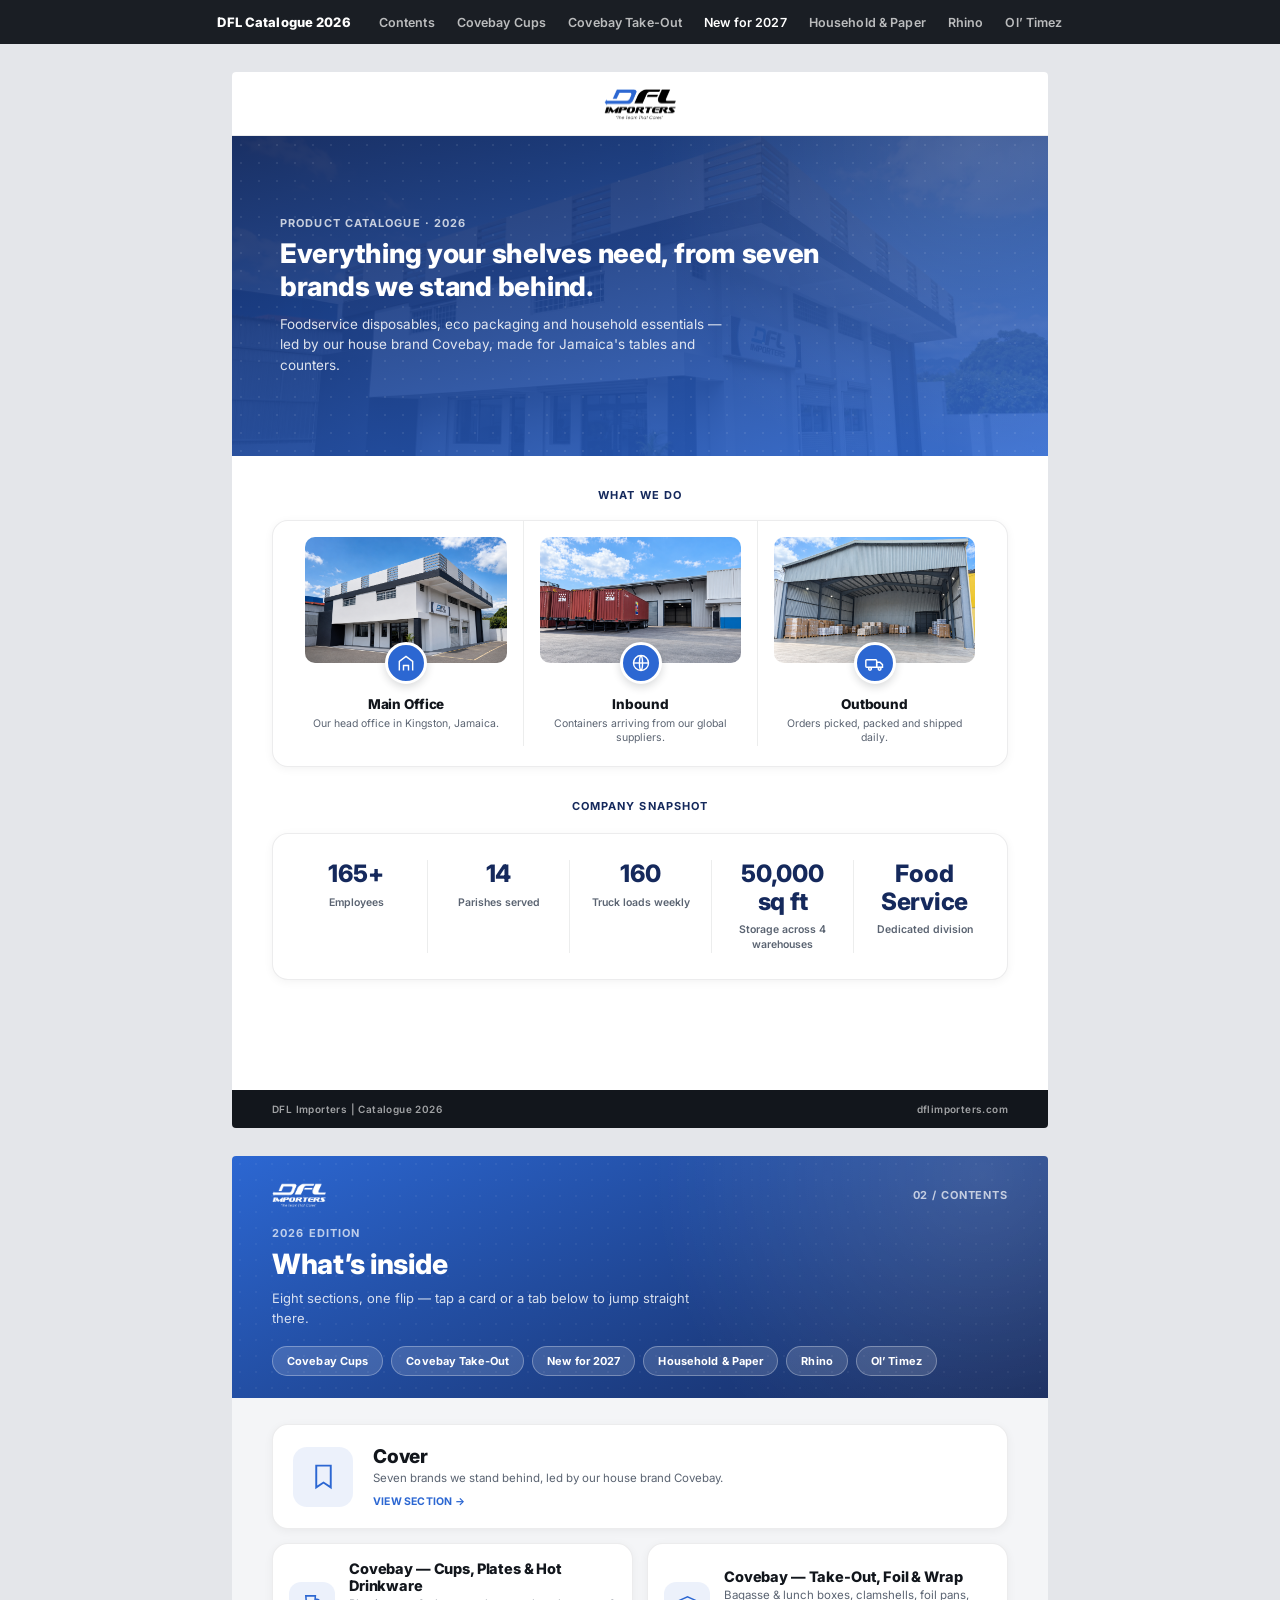
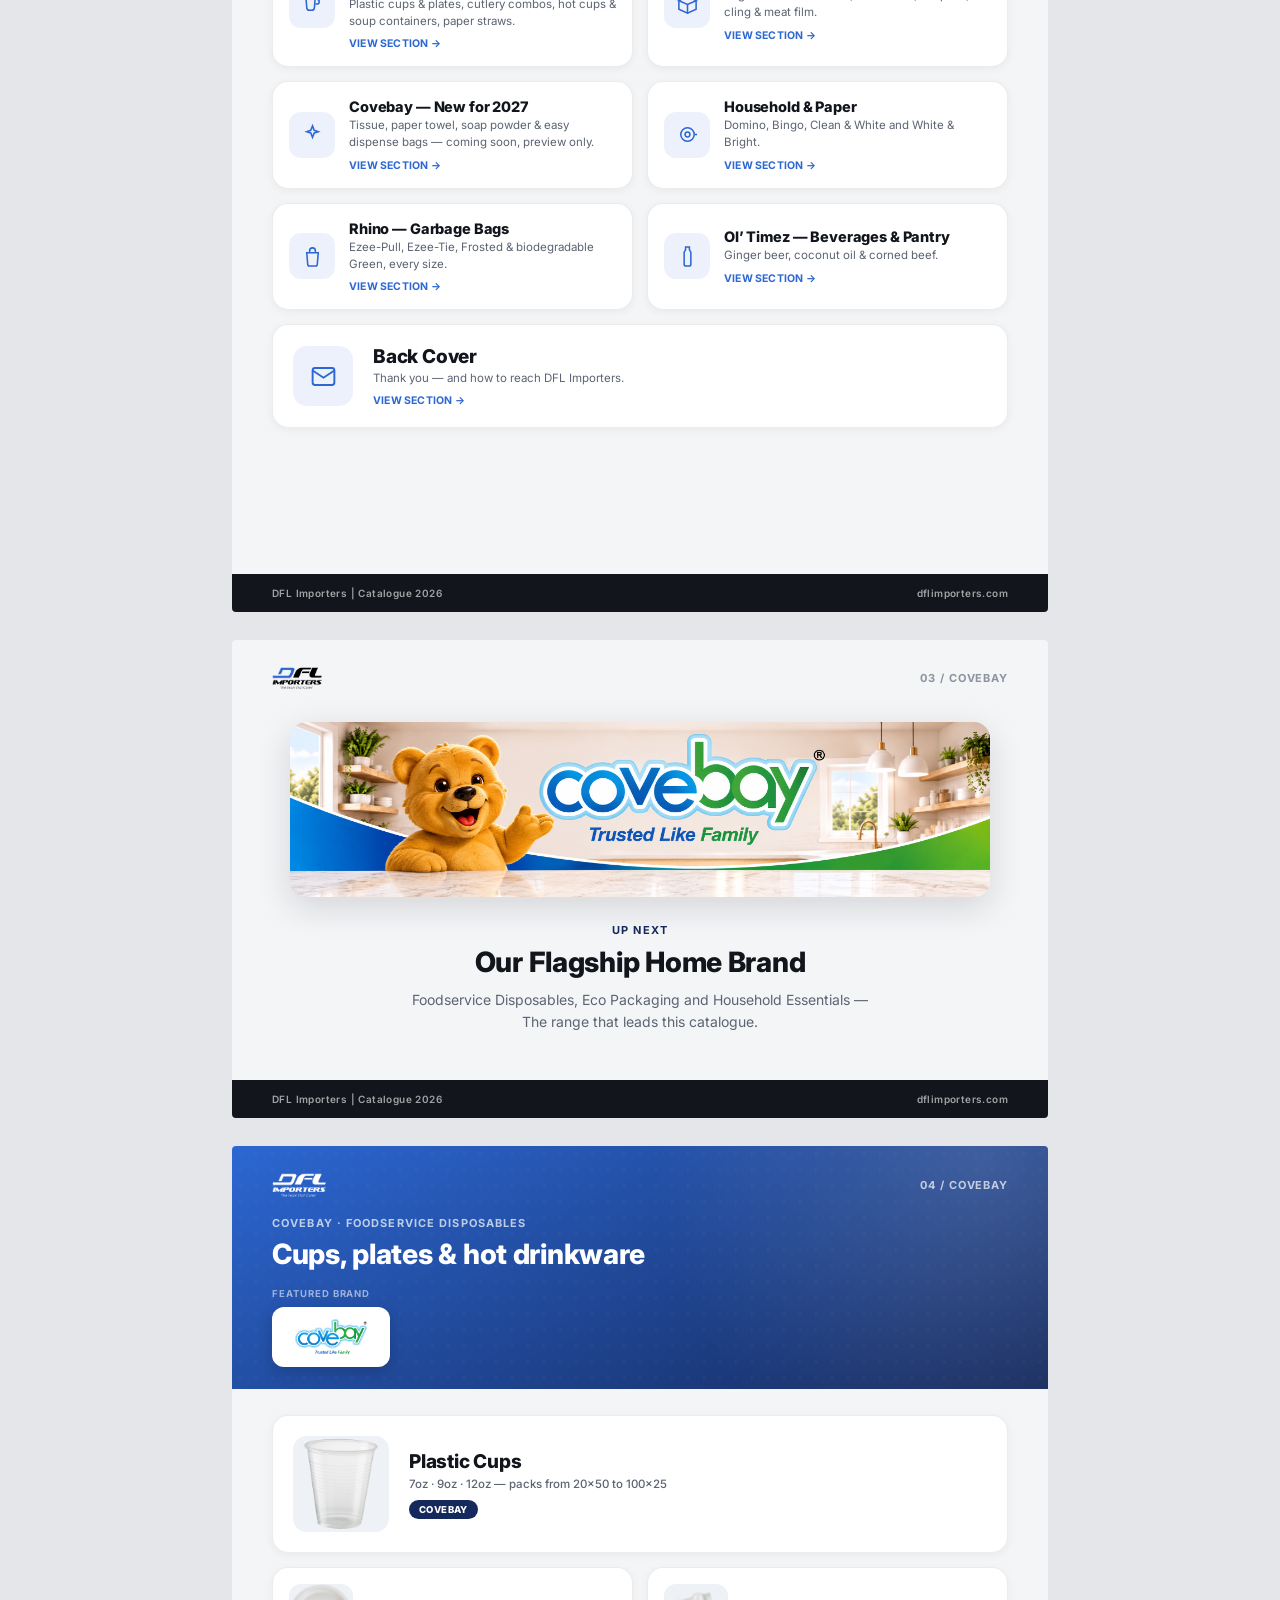
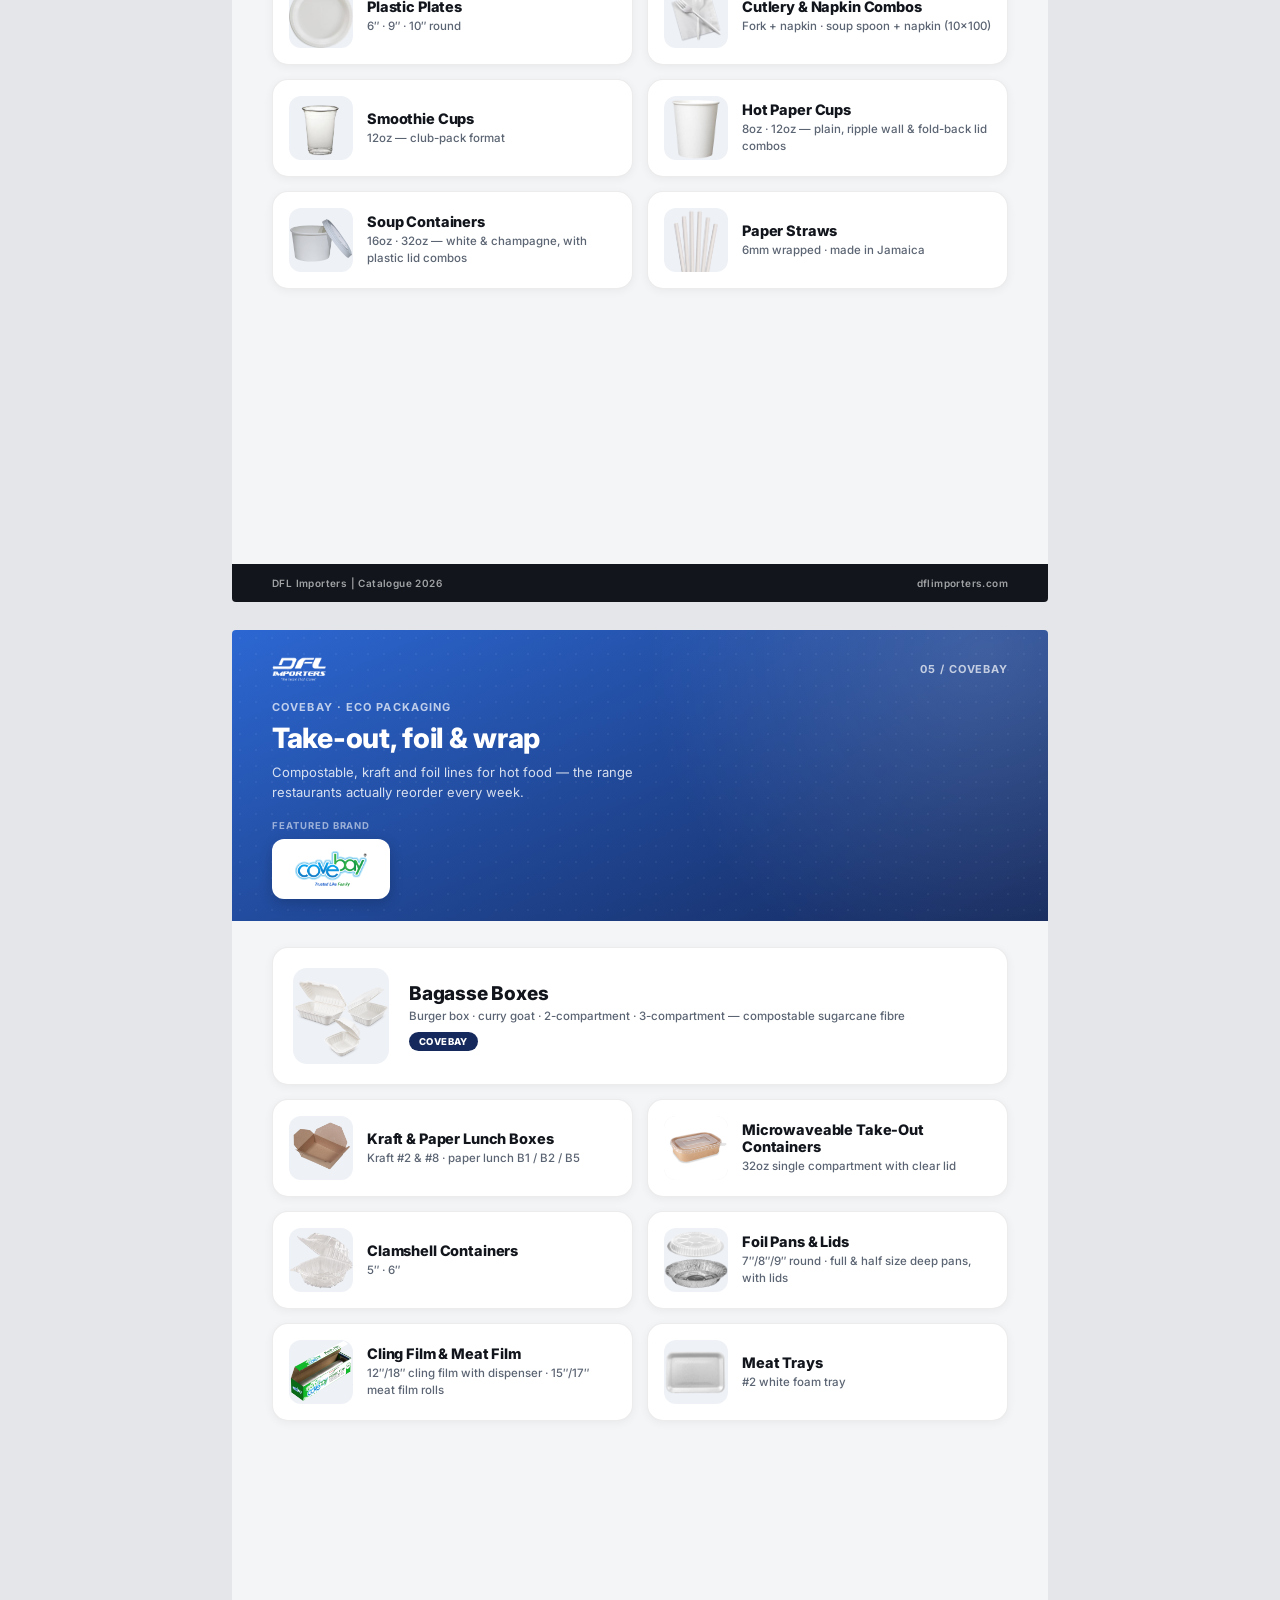
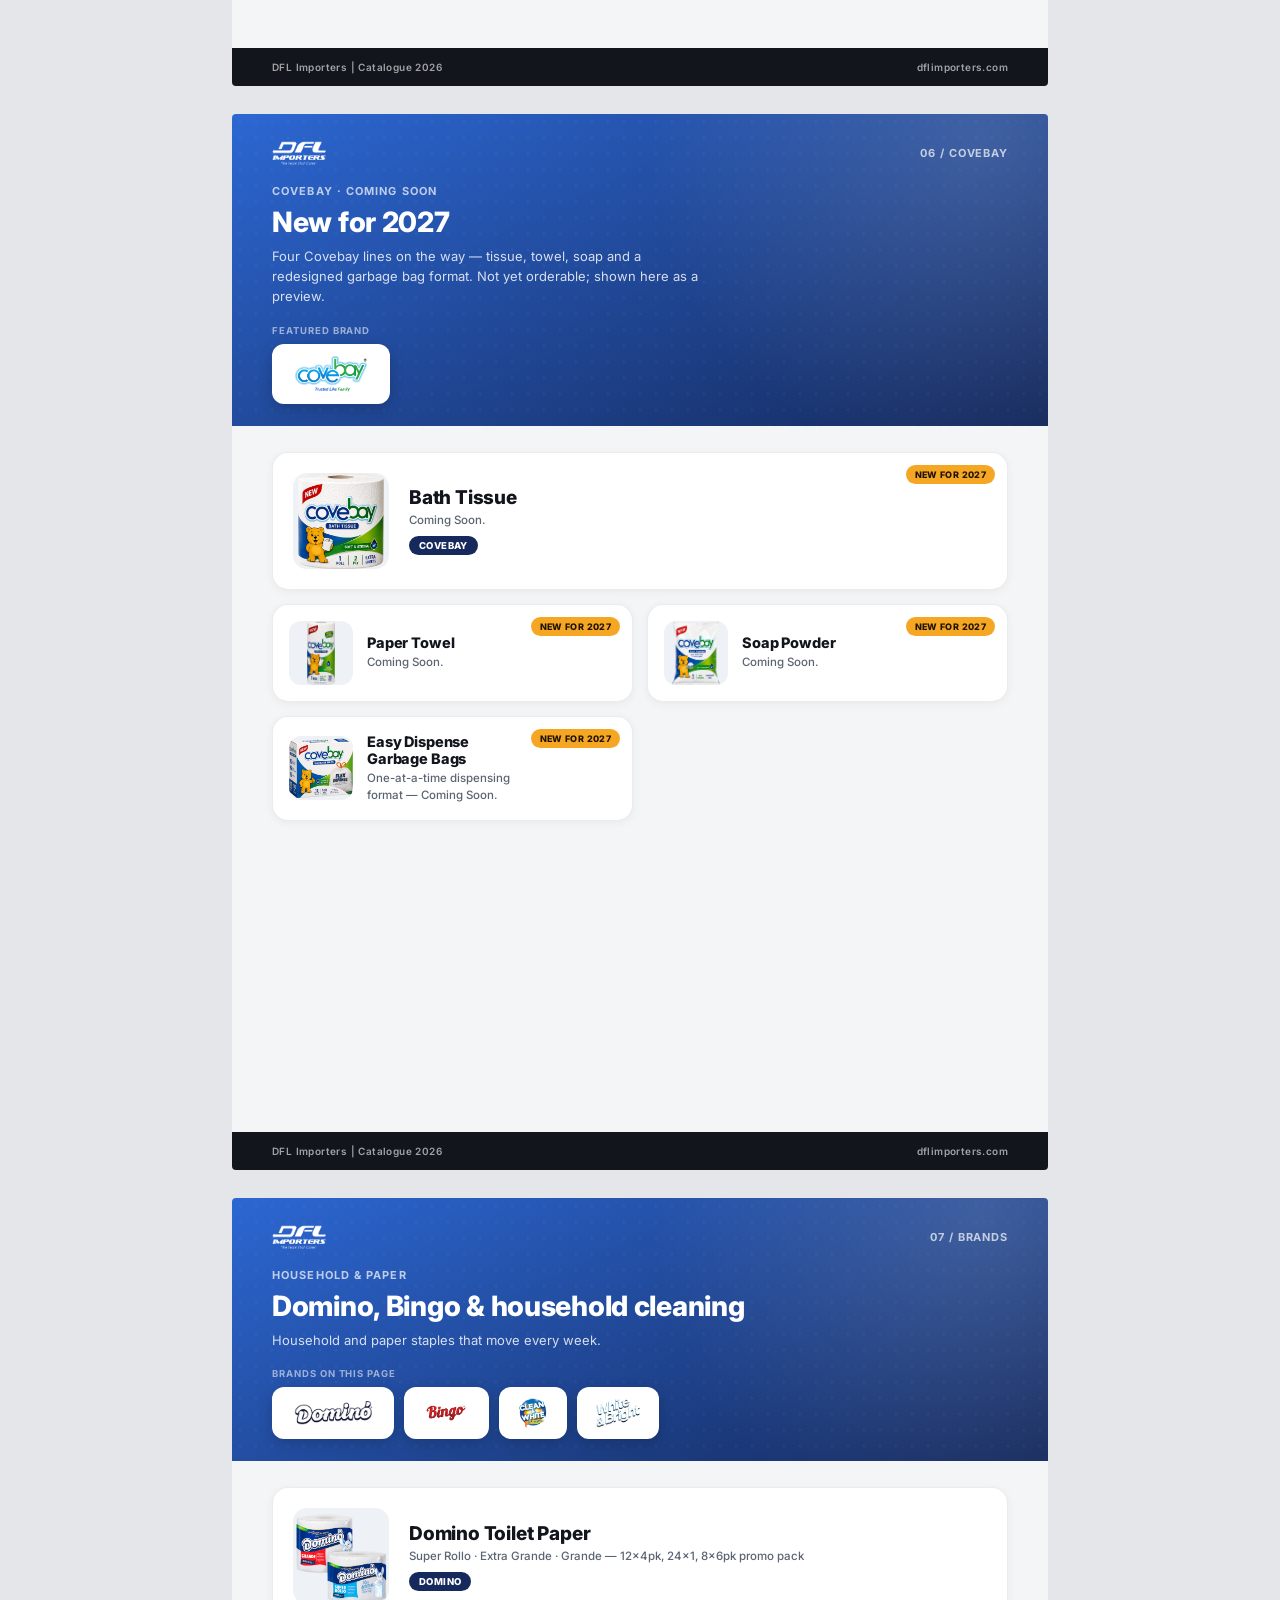
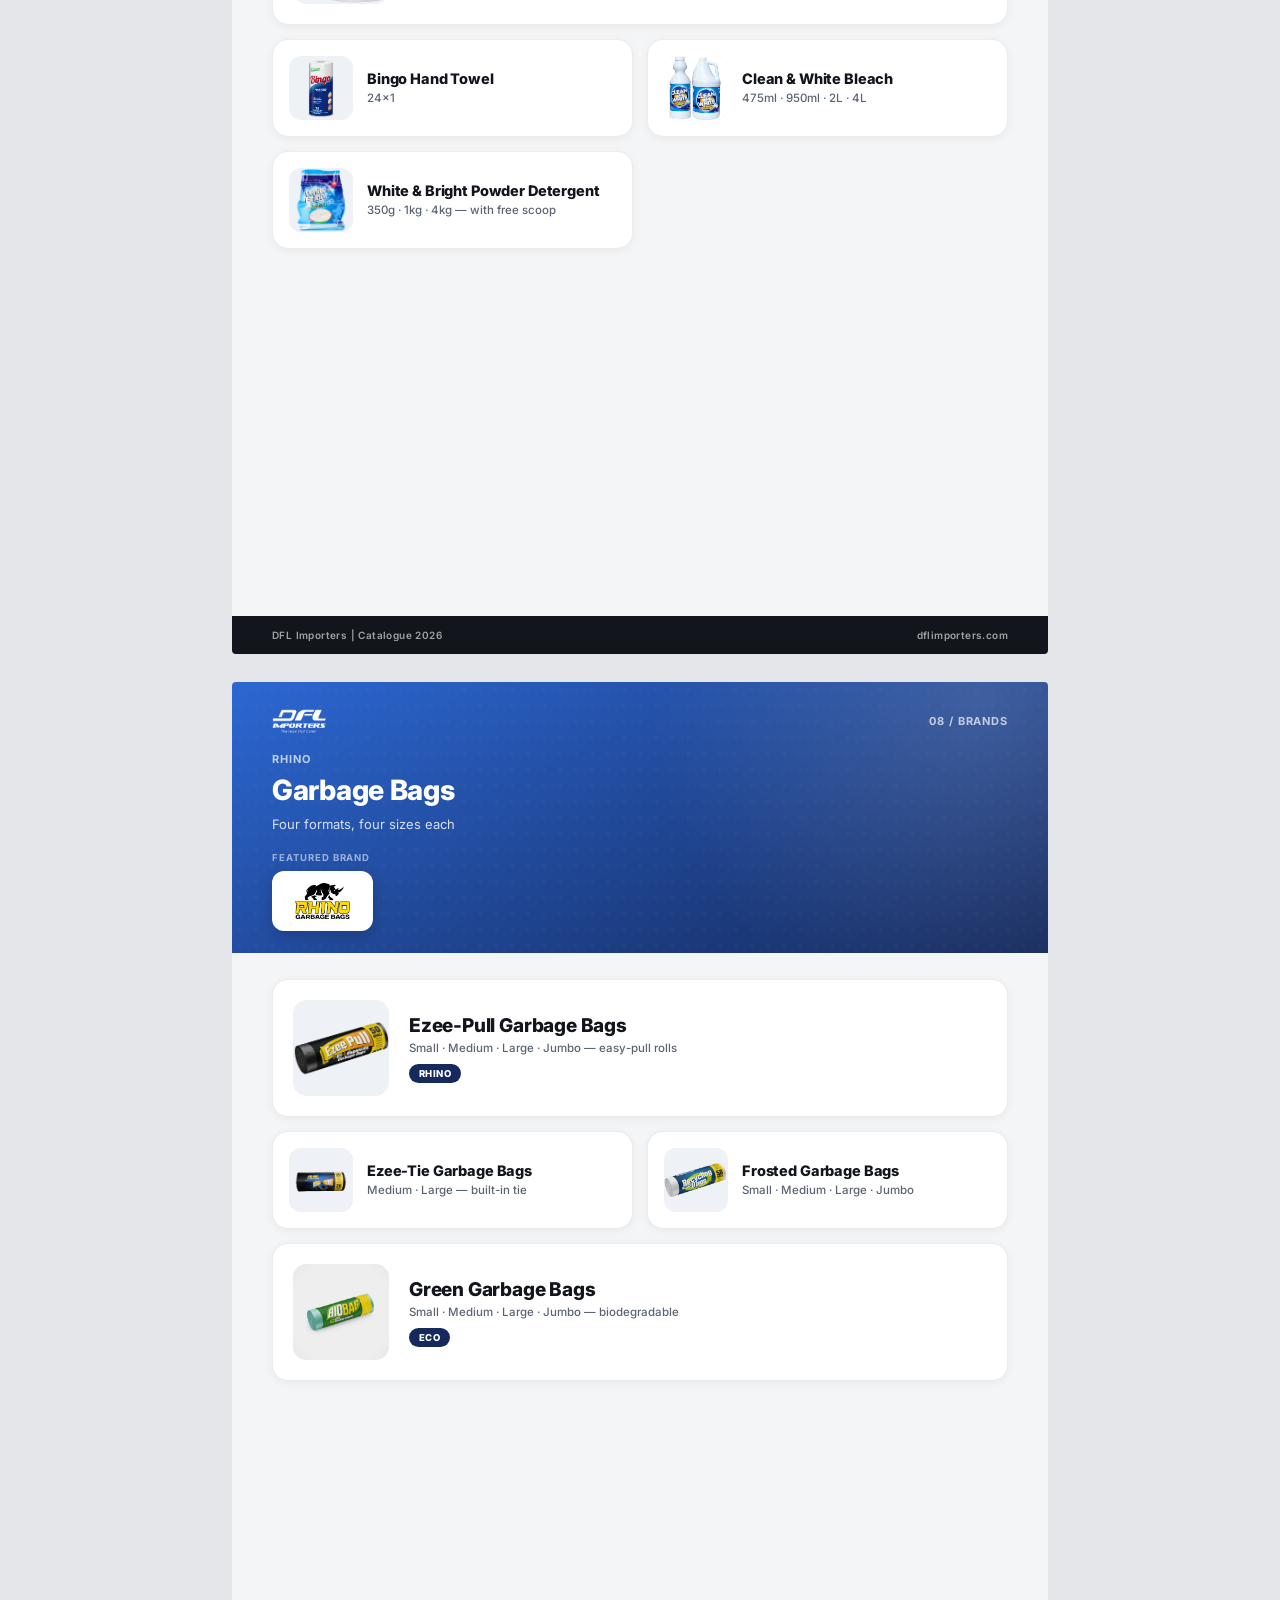
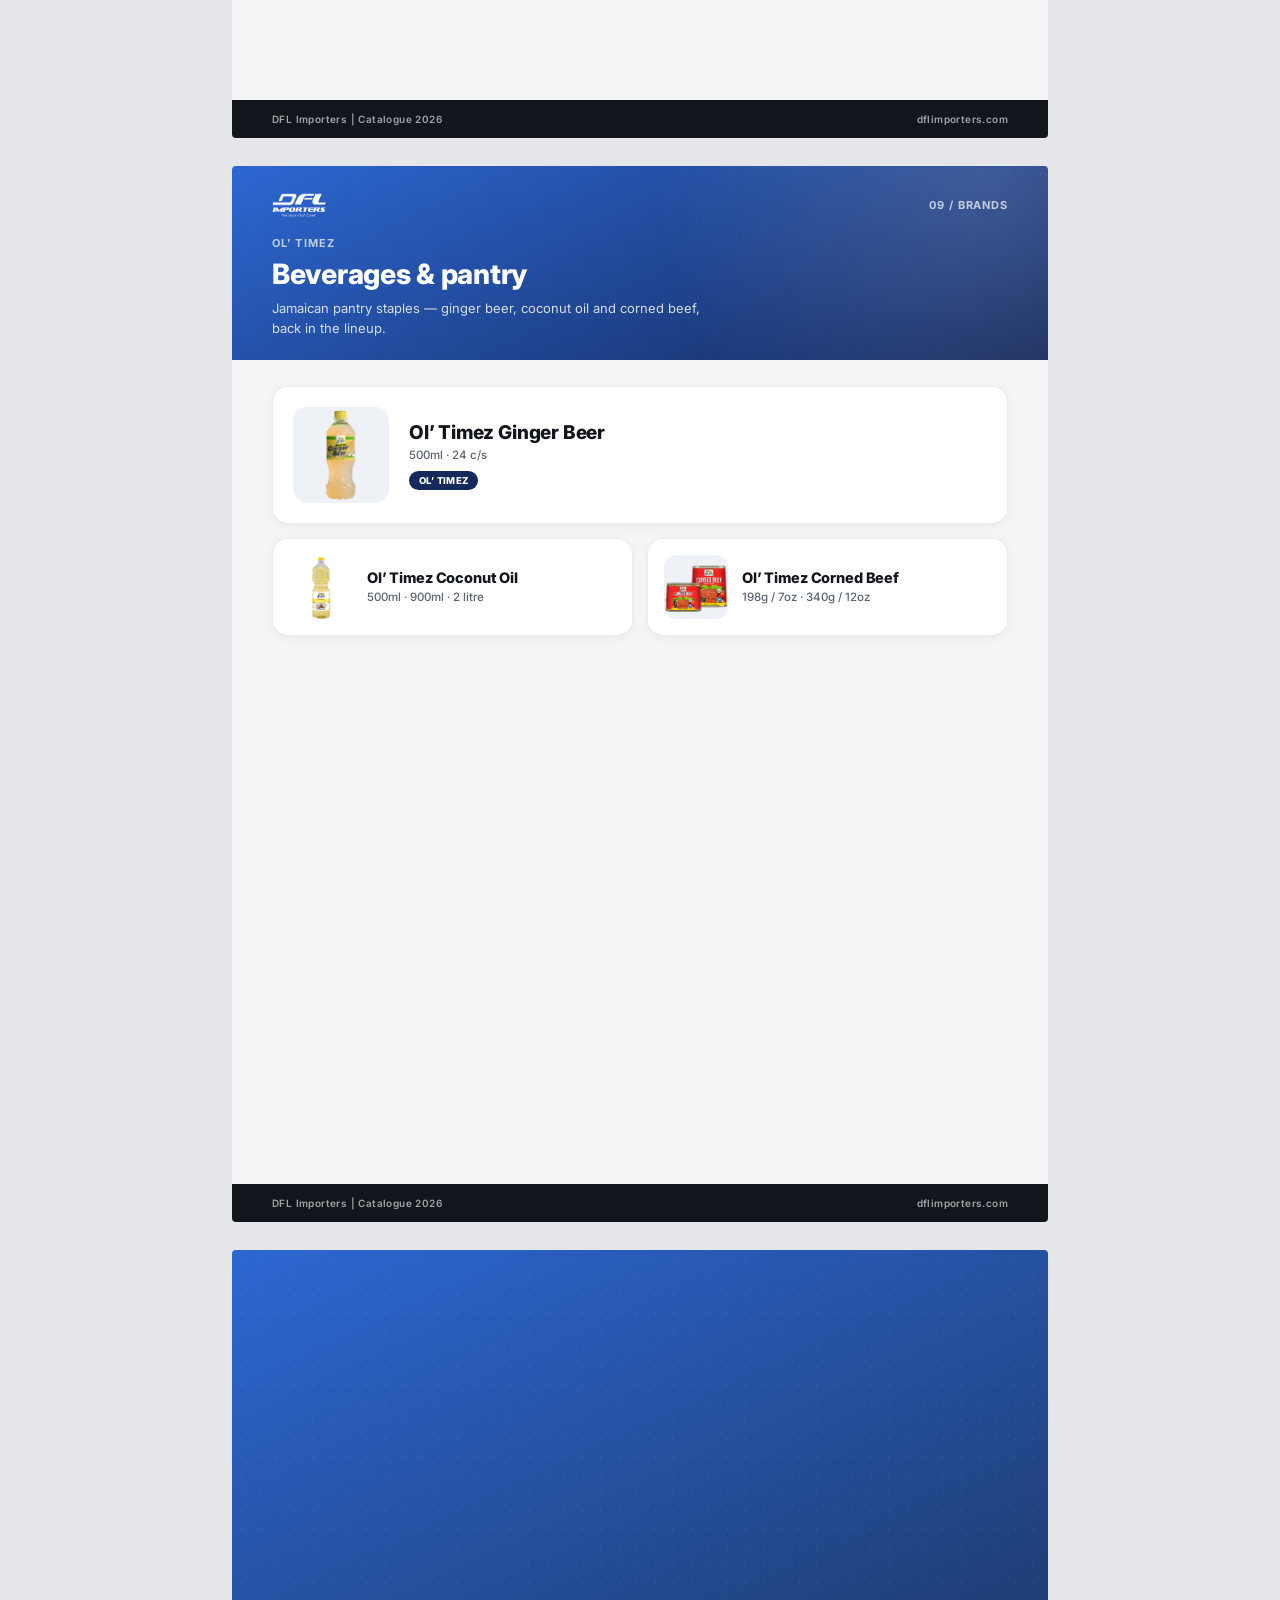
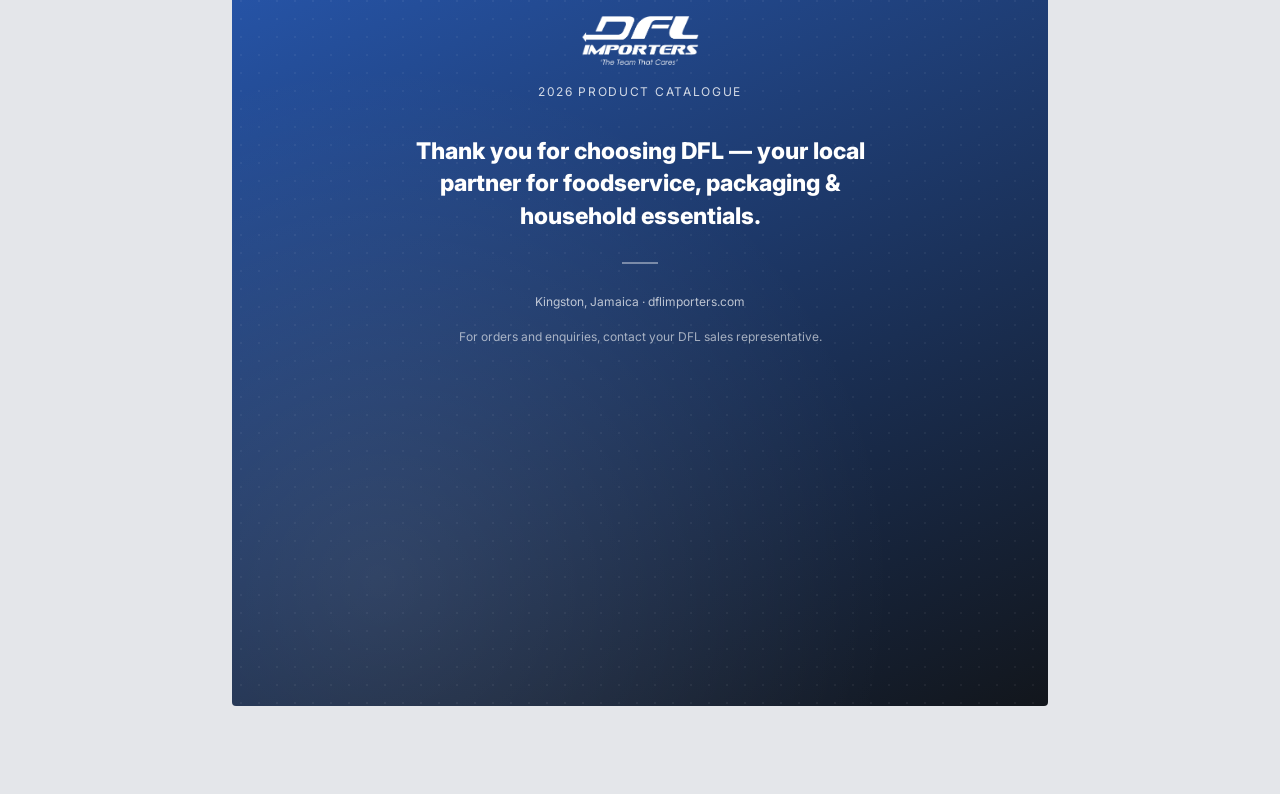
==== commit 59016d43: "Consolidate to index.html only, add PWA icon set Remove the standalone per-page HTML files (index.ht" ====
--- a/index.html
+++ b/index.html
@@ -4,6 +4,12 @@
 <meta charset="UTF-8">
 <meta name="viewport" content="width=device-width, initial-scale=1, maximum-scale=5">
 <title>DFL Catalogue 2026</title>
+<link rel="icon" type="image/png" sizes="32x32" href="assets/icons/favicon-32.png">
+<link rel="icon" type="image/png" sizes="64x64" href="assets/icons/favicon.png">
+<link rel="icon" type="image/png" sizes="192x192" href="assets/icons/icon-192.png">
+<link rel="apple-touch-icon" href="assets/icons/apple-touch-icon.png">
+<link rel="manifest" href="manifest.json">
+<meta name="theme-color" content="#15295C">
 <link rel="preconnect" href="https://fonts.googleapis.com">
 <link href="https://fonts.googleapis.com/css2?family=Inter:wght@400;500;600;700;800;900&display=swap" rel="stylesheet">
 <link rel="stylesheet" href="assets/catalogue.css">
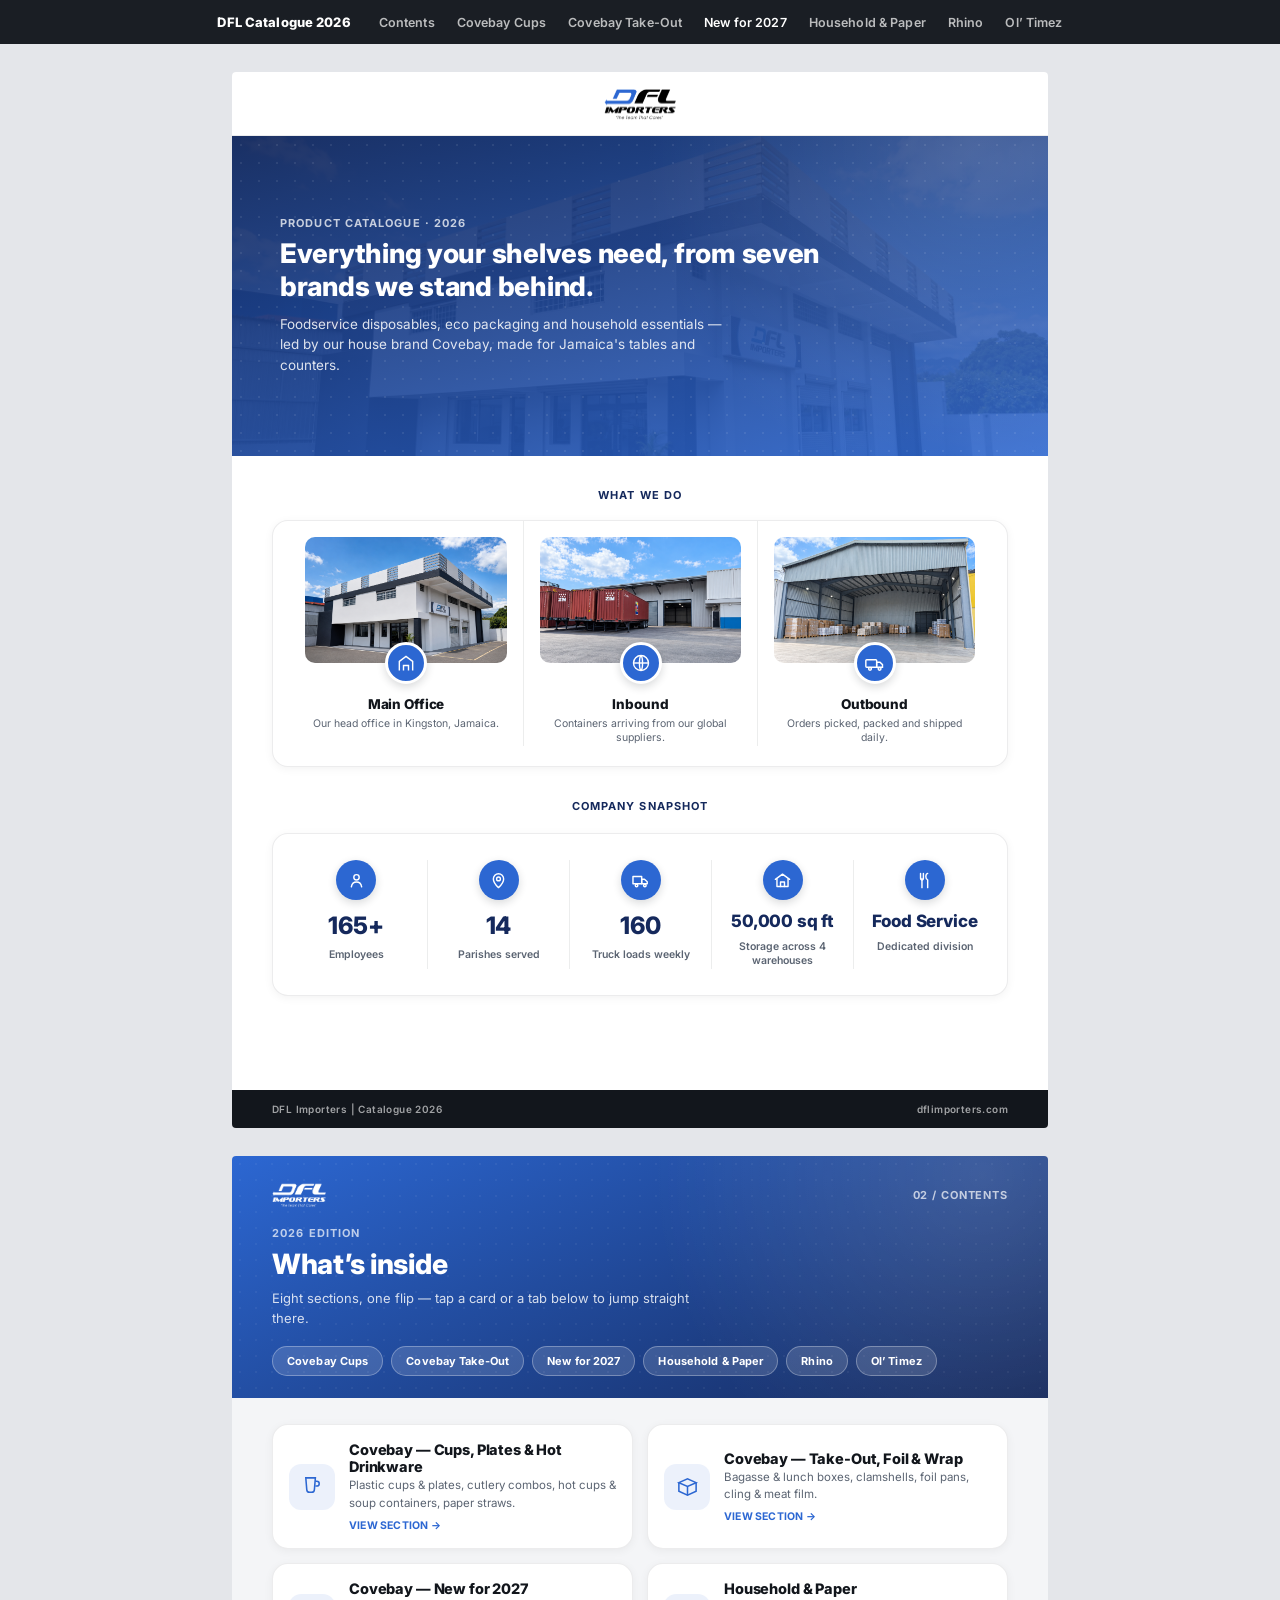
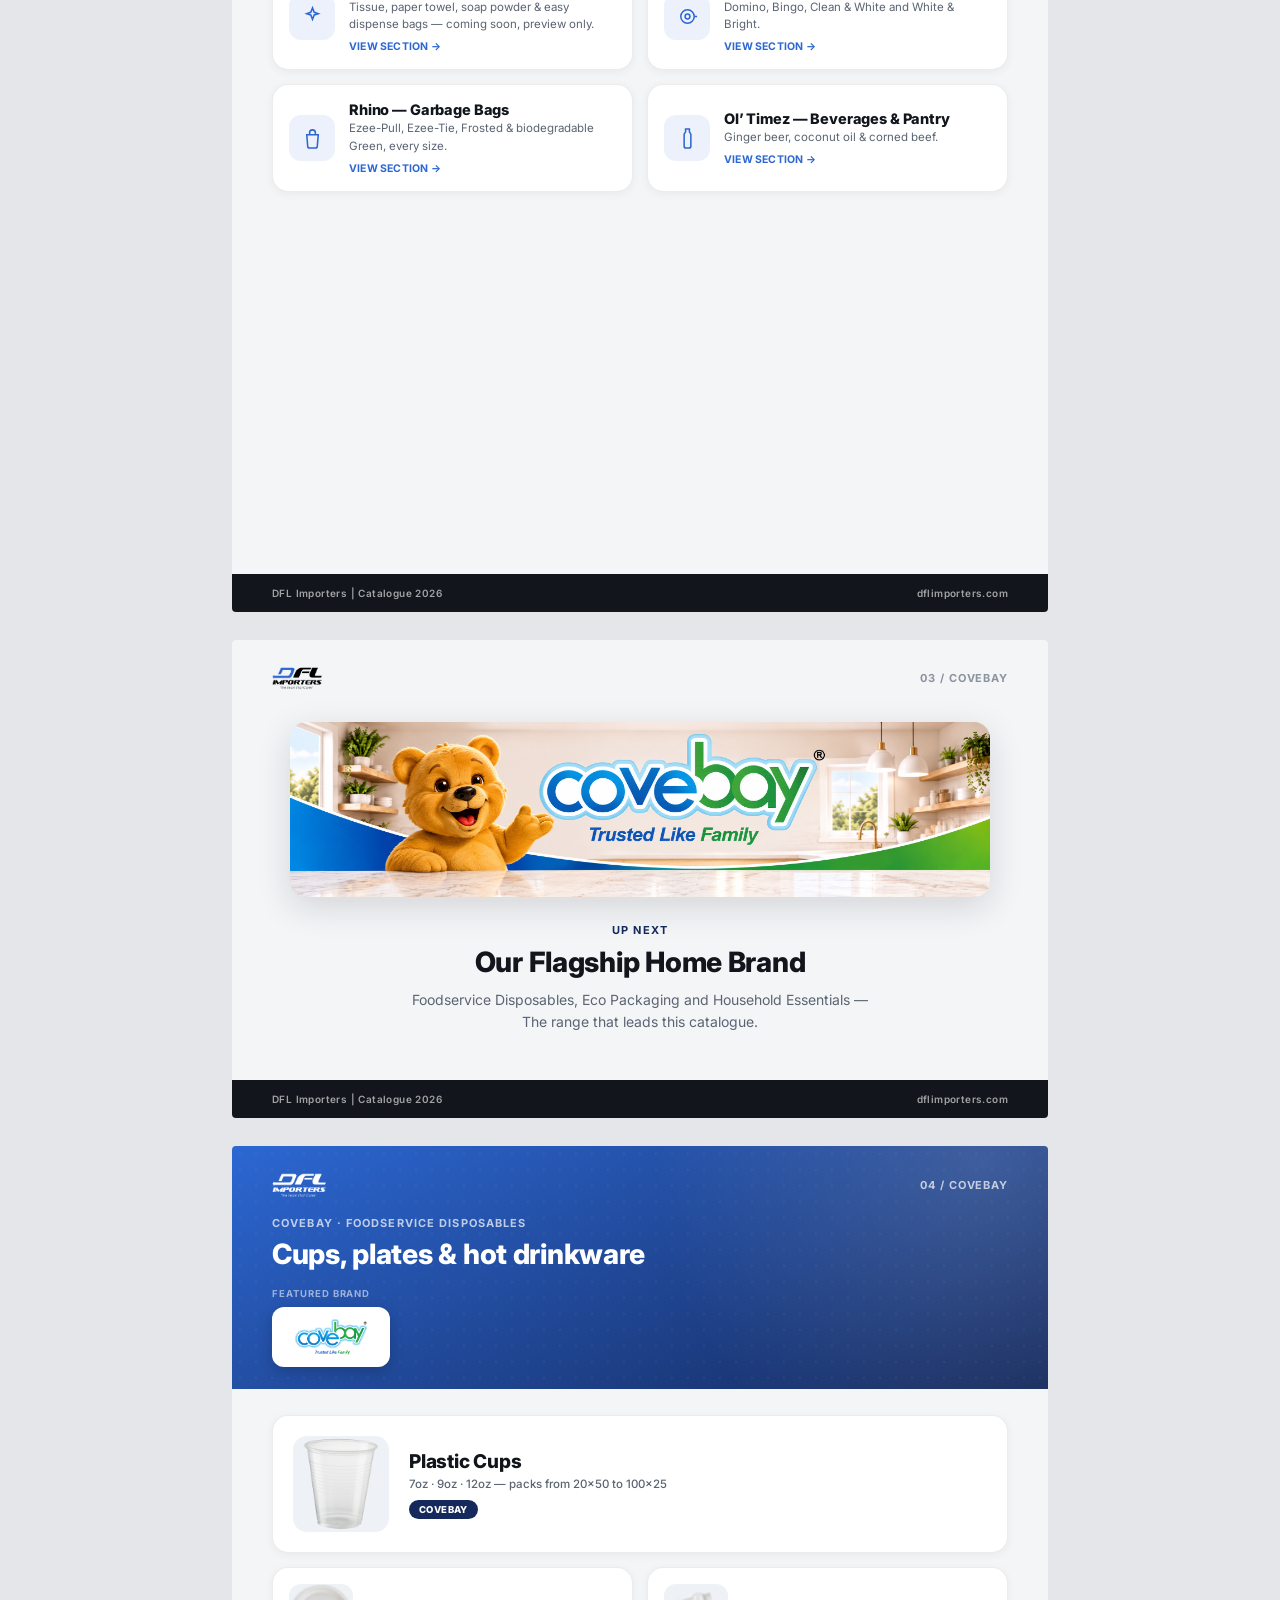
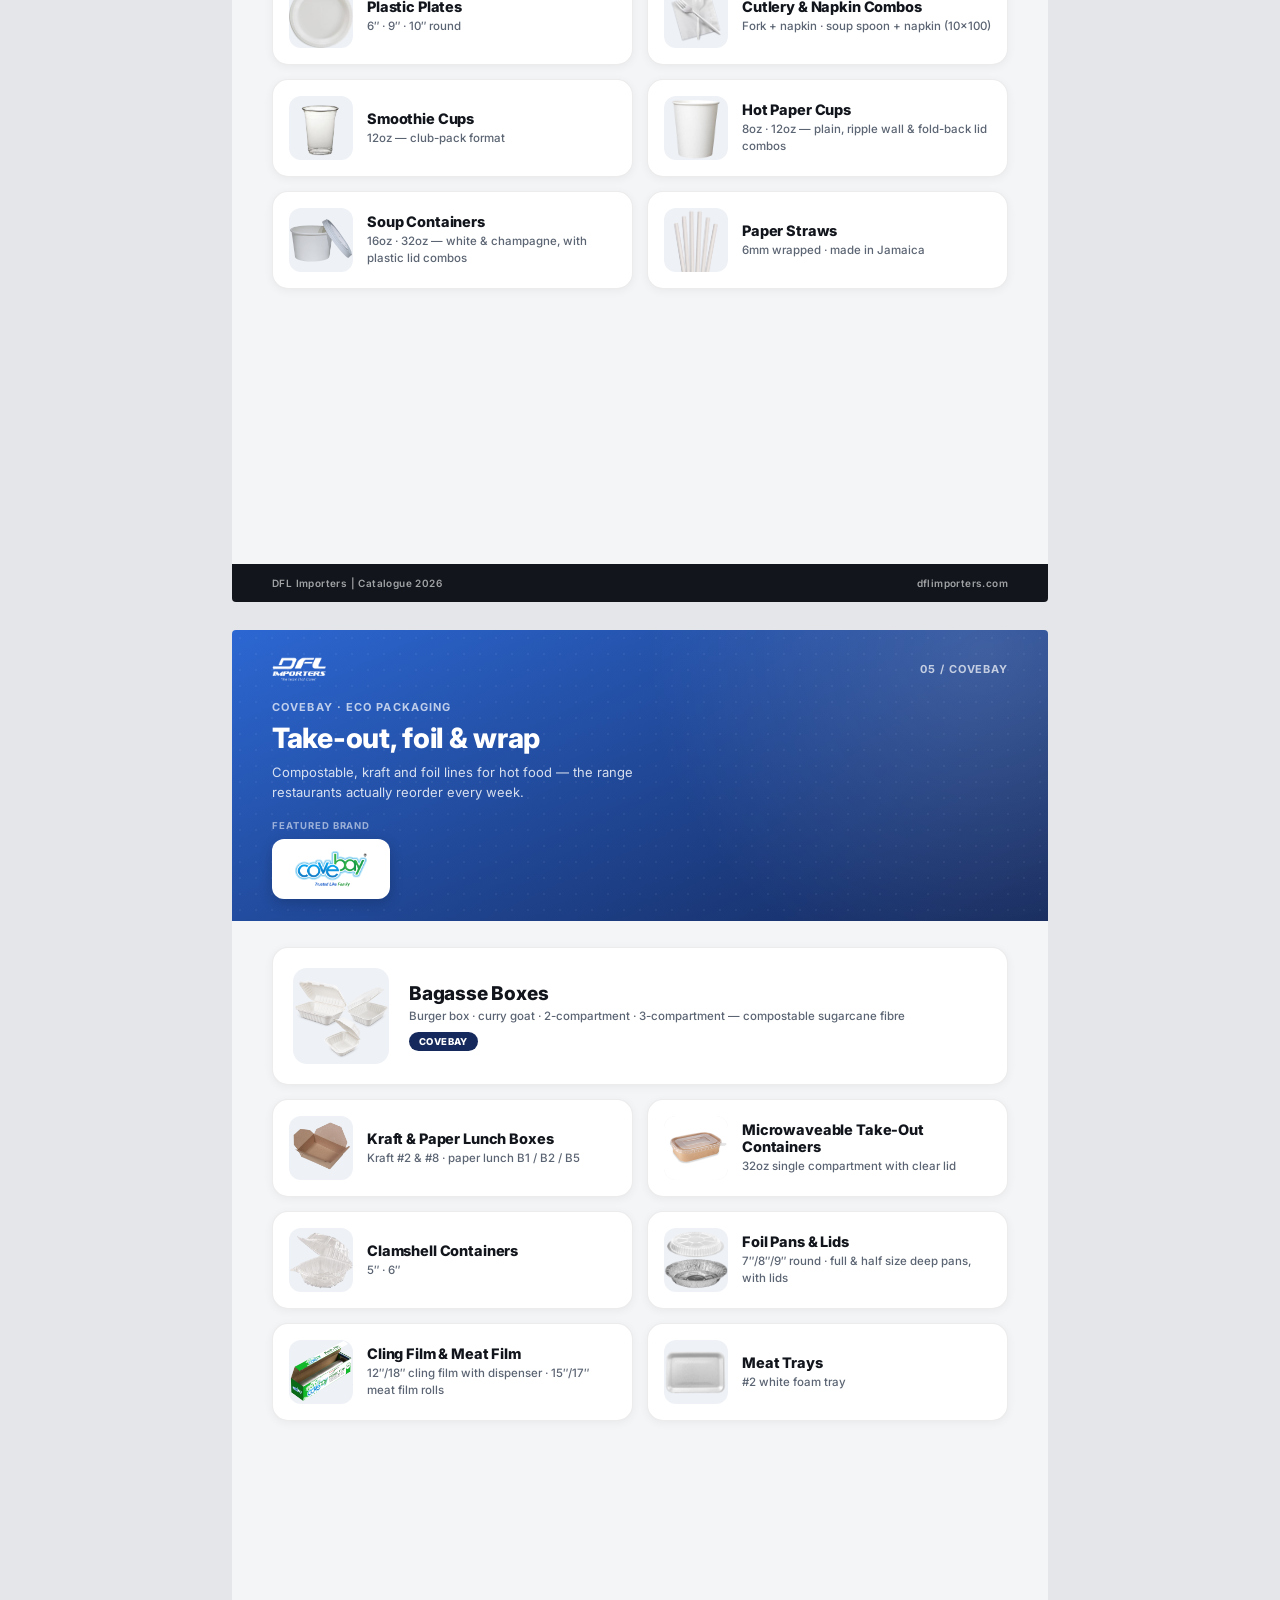
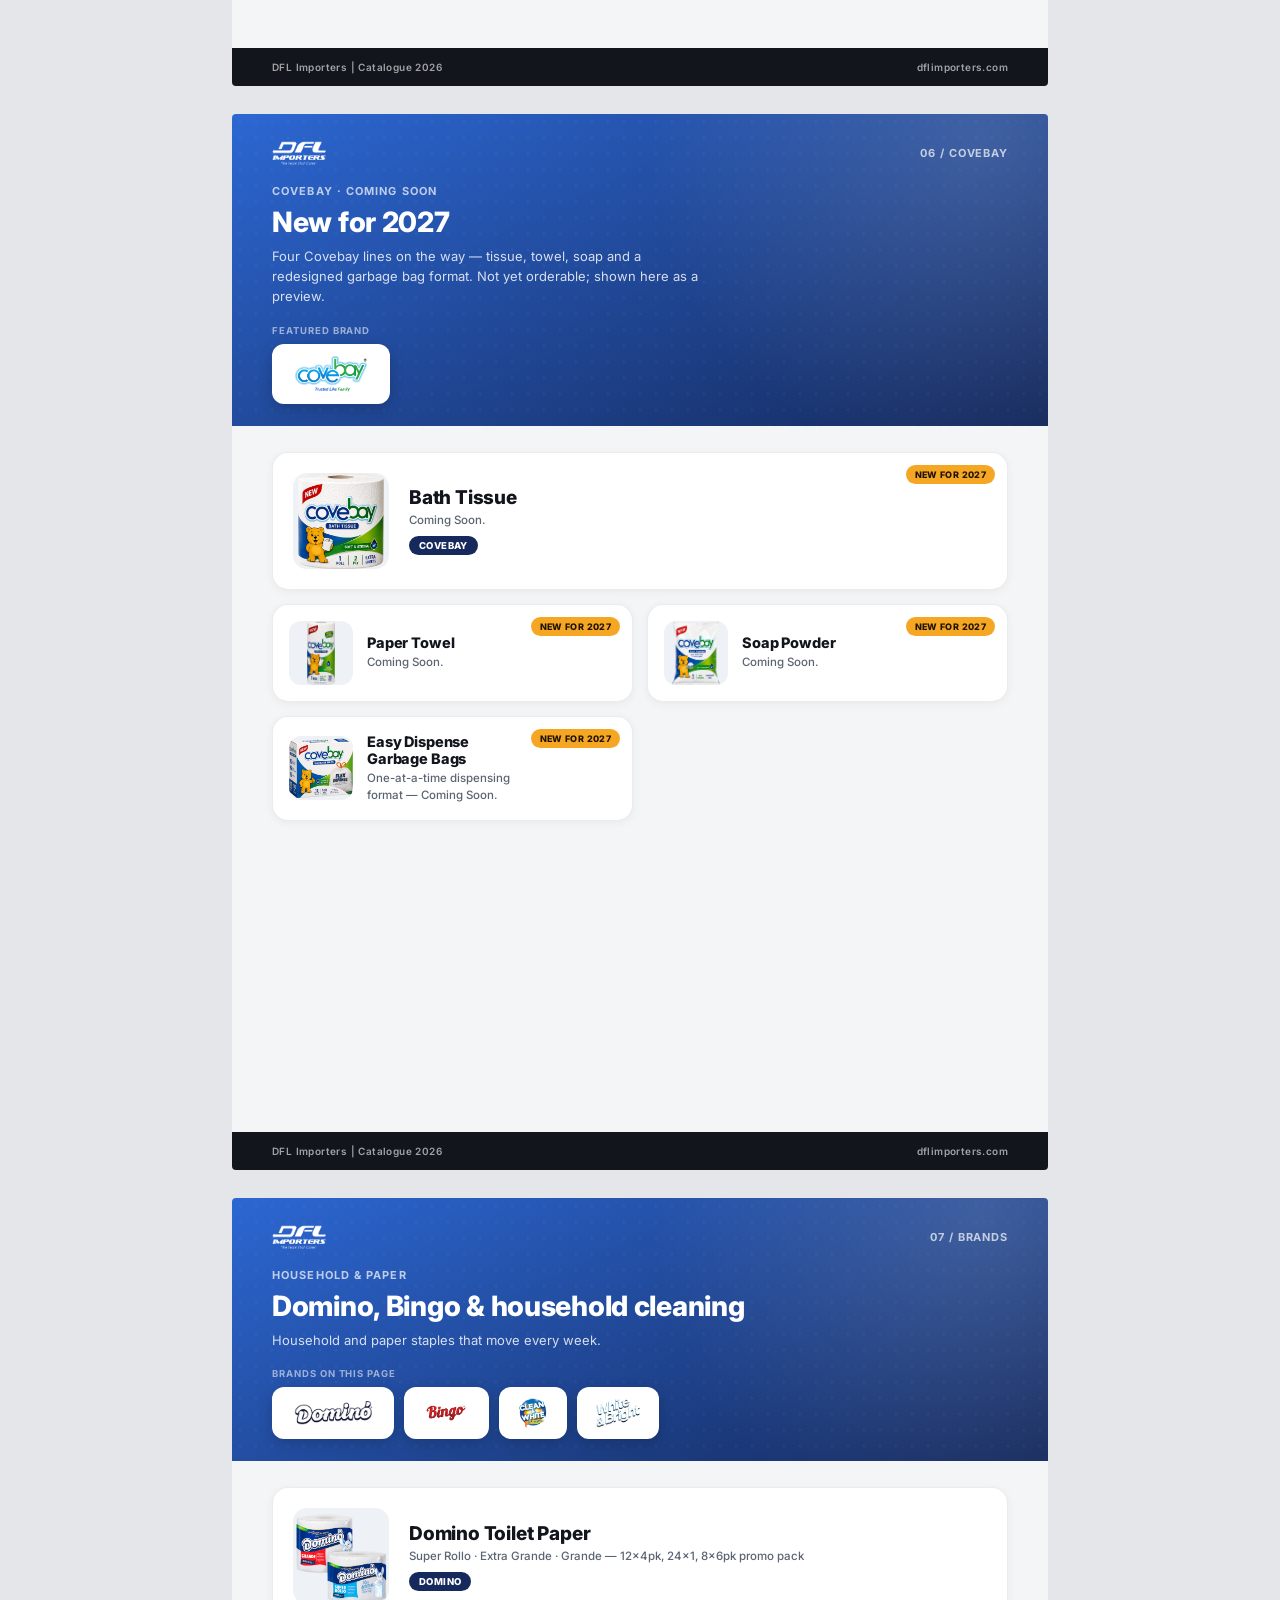
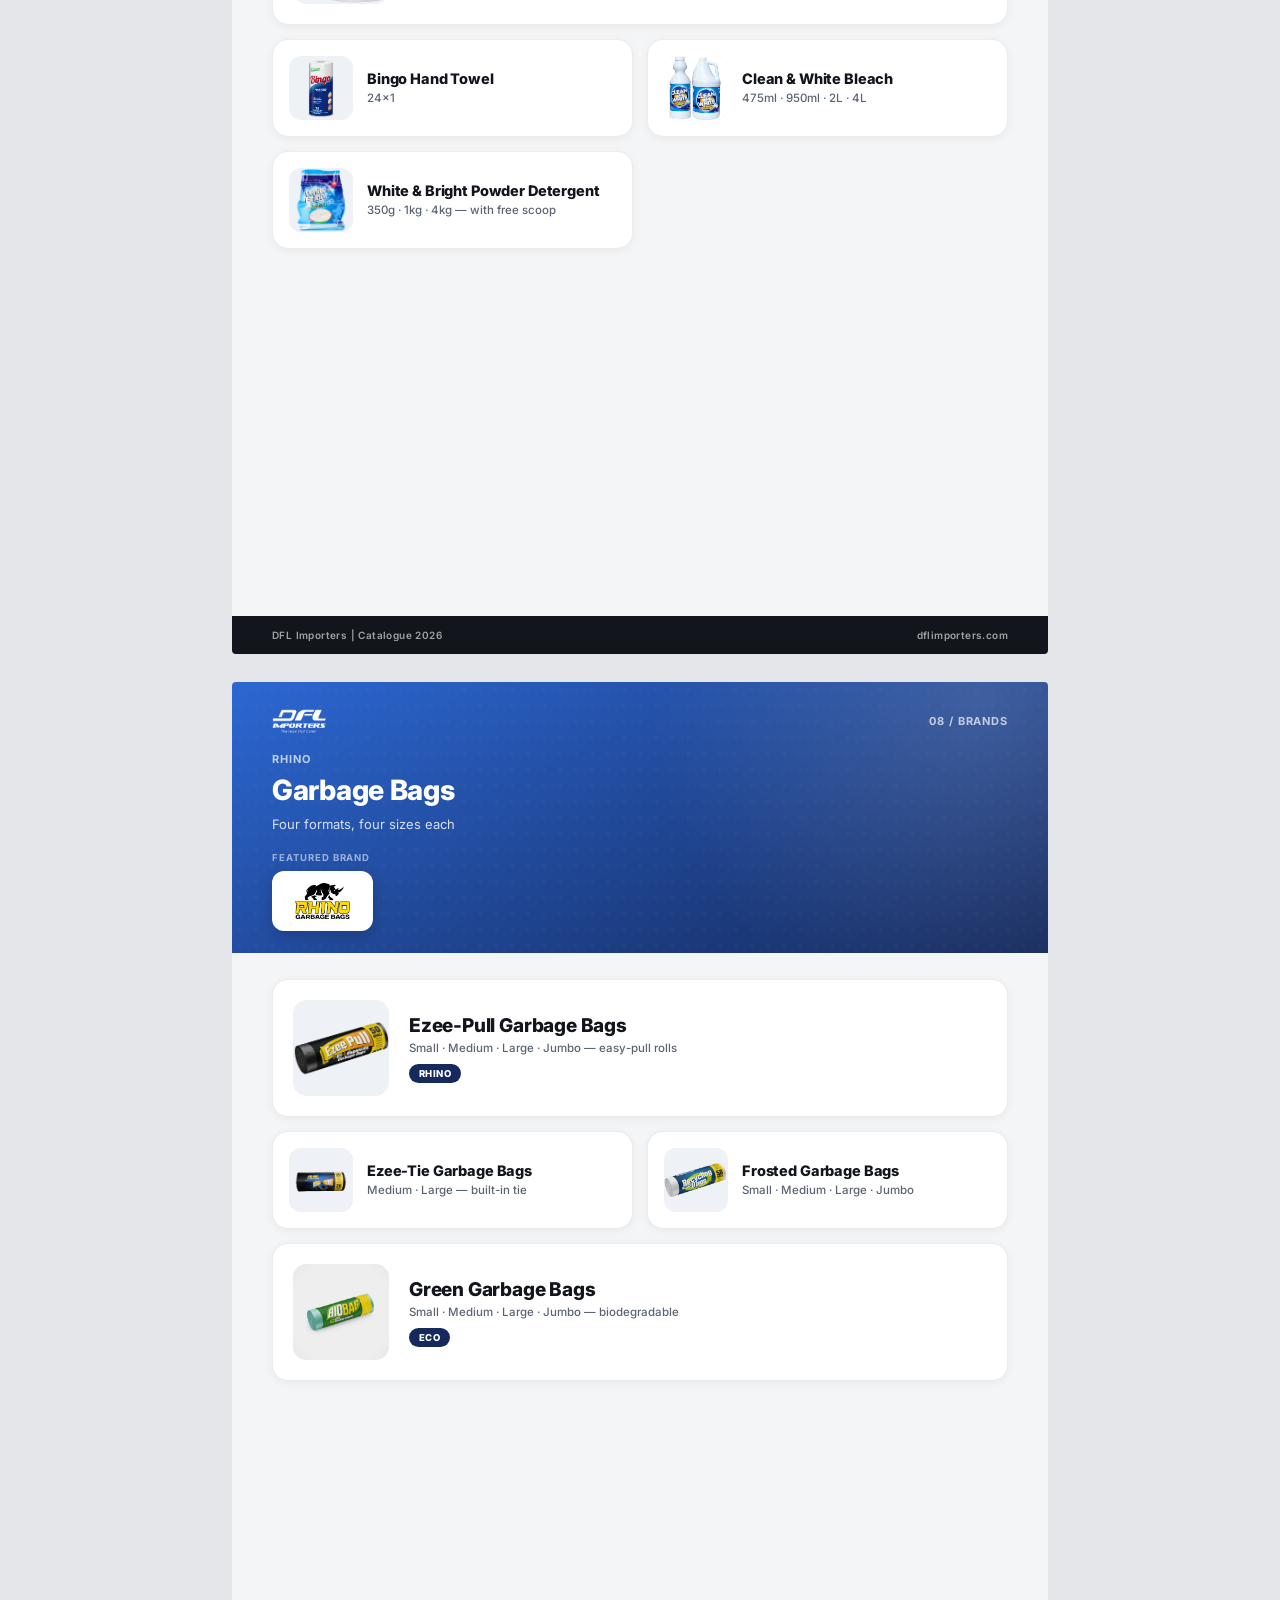
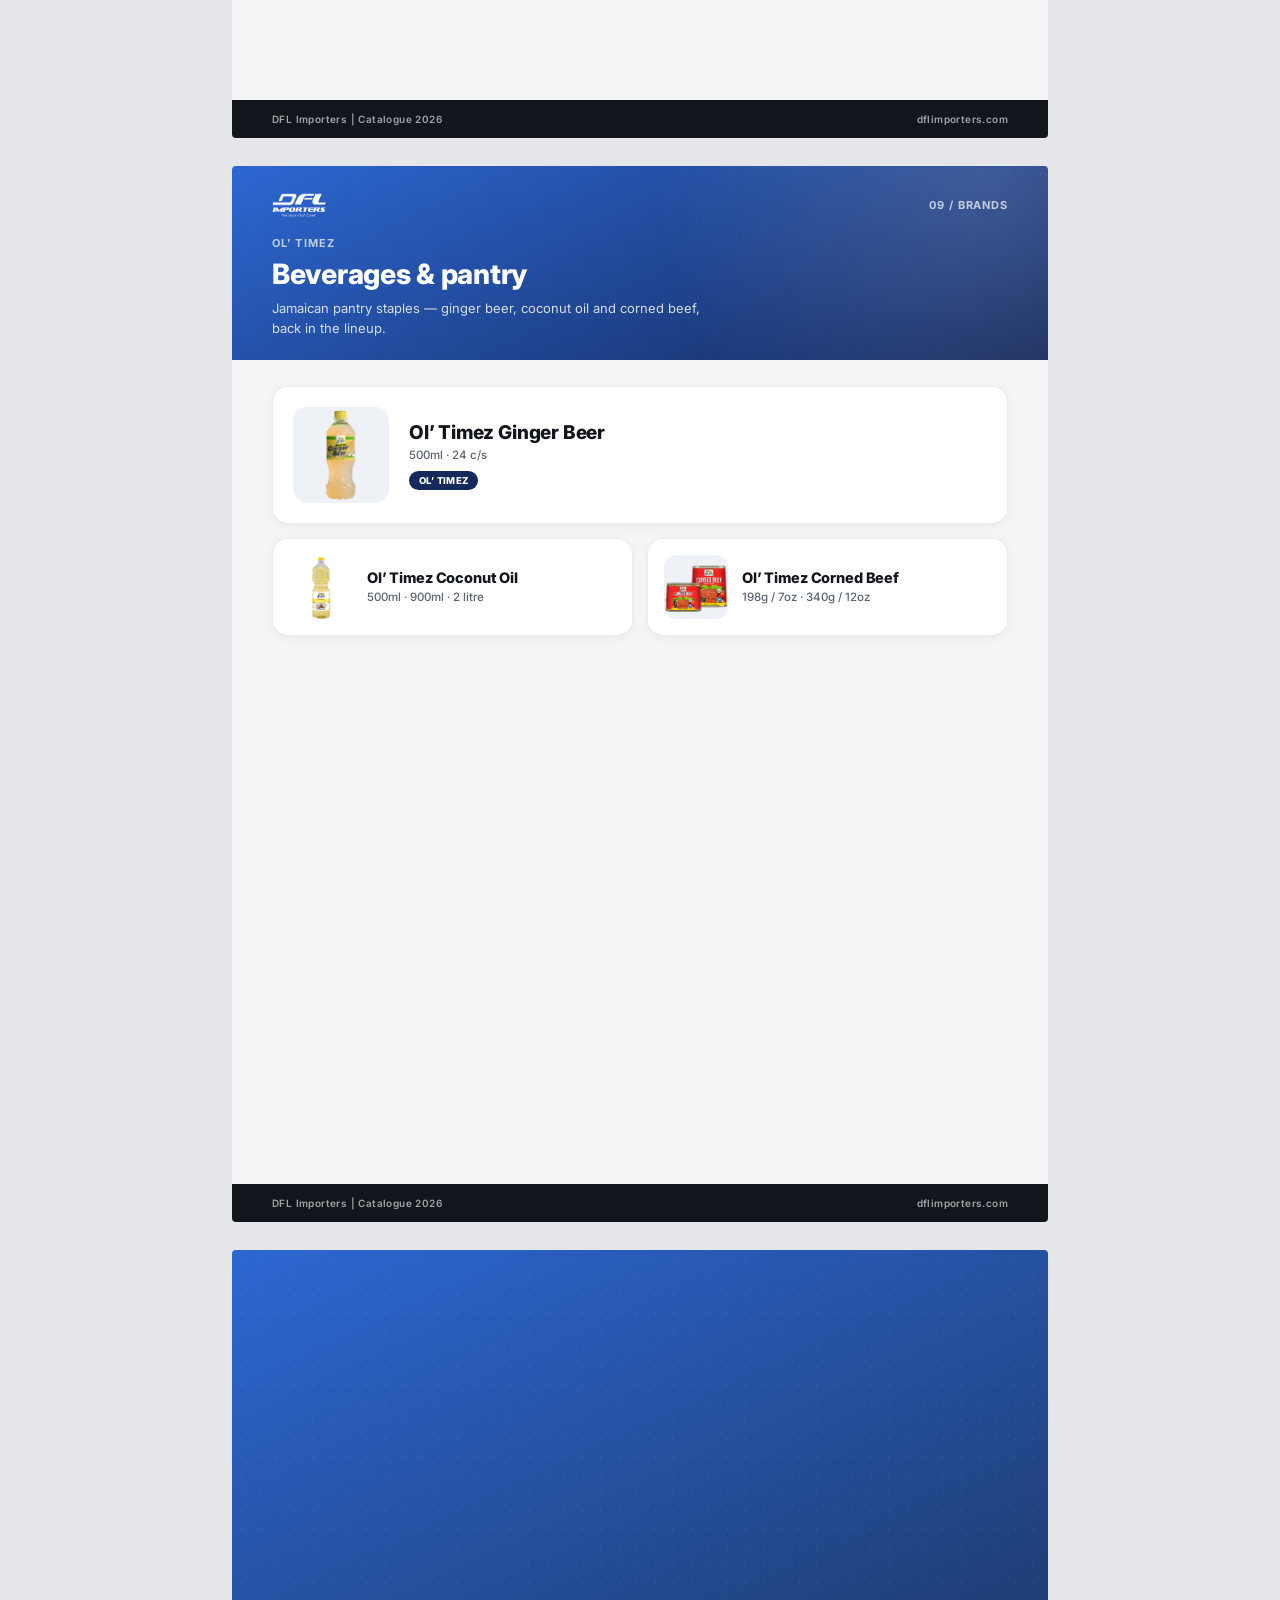
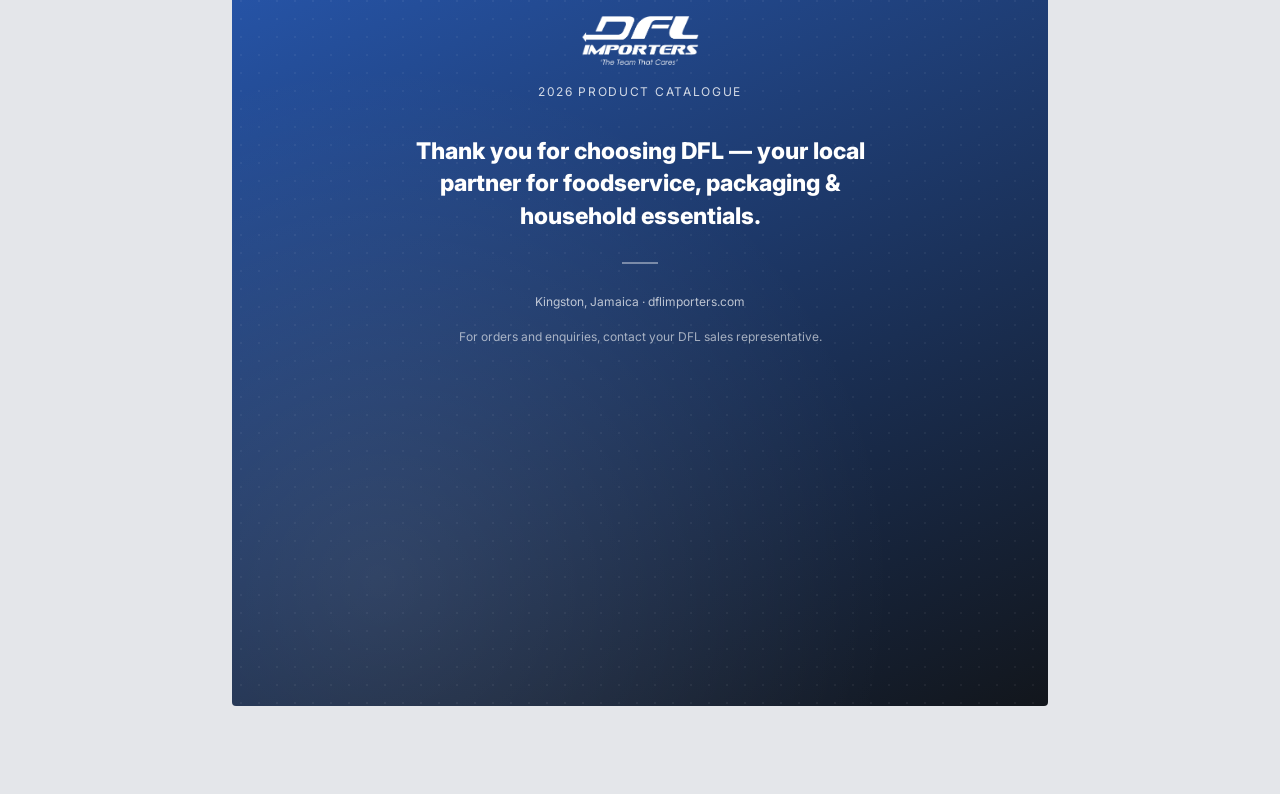
==== commit 6f08cb45: "Improve mobile UX and refine cover Company Snapshot - Add hamburger nav for mobile to fix nav bar ov" ====
--- a/index.html
+++ b/index.html
@@ -17,14 +17,21 @@
 <body>
 
 <nav class="sitenav">
-  <span class="brand">DFL Catalogue 2026</span>
-  <a href="#toc">Contents</a>
-  <a href="#covebay-cups">Covebay Cups</a>
-  <a href="#covebay-takeout">Covebay Take-Out</a>
-  <a href="#covebay-new-2027">New for 2027</a>
-  <a href="#household-paper">Household &amp; Paper</a>
-  <a href="#rhino">Rhino</a>
-  <a href="#oltimez">Ol&rsquo; Timez</a>
+  <div class="sitenav-bar">
+    <span class="brand">DFL Catalogue 2026</span>
+    <button class="nav-toggle" type="button" aria-label="Open menu" aria-expanded="false">
+      <svg viewBox="0 0 24 24" fill="none" stroke="currentColor" stroke-width="2" stroke-linecap="round"><line x1="3" y1="6" x2="21" y2="6"/><line x1="3" y1="12" x2="21" y2="12"/><line x1="3" y1="18" x2="21" y2="18"/></svg>
+    </button>
+  </div>
+  <div class="nav-links">
+    <a href="#toc">Contents</a>
+    <a href="#covebay-cups">Covebay Cups</a>
+    <a href="#covebay-takeout">Covebay Take-Out</a>
+    <a href="#covebay-new-2027">New for 2027</a>
+    <a href="#household-paper">Household &amp; Paper</a>
+    <a href="#rhino">Rhino</a>
+    <a href="#oltimez">Ol&rsquo; Timez</a>
+  </div>
 </nav>
 
 <div class="site-frame">
@@ -73,24 +80,39 @@
         <div class="cover-facts-title">Company snapshot</div>
         <div class="cover-facts-grid">
           <div class="fact">
-            <div class="fact-num">165+</div>
-            <div class="fact-label">Employees</div>
+            <div class="fact-icon"><svg viewBox="0 0 24 24" fill="none" stroke="currentColor" stroke-width="1.8" stroke-linecap="round" stroke-linejoin="round"><circle cx="12" cy="8" r="3.4"/><path d="M5.5 20c.7-3.8 3.6-6 6.5-6s5.8 2.2 6.5 6"/></svg></div>
+            <div class="fact-text">
+              <div class="fact-num">165+</div>
+              <div class="fact-label">Employees</div>
+            </div>
           </div>
           <div class="fact">
-            <div class="fact-num">14</div>
-            <div class="fact-label">Parishes served</div>
+            <div class="fact-icon"><svg viewBox="0 0 24 24" fill="none" stroke="currentColor" stroke-width="1.8" stroke-linecap="round" stroke-linejoin="round"><path d="M12 21s6.5-6.1 6.5-11A6.5 6.5 0 0 0 5.5 10c0 4.9 6.5 11 6.5 11z"/><circle cx="12" cy="10" r="2.4"/></svg></div>
+            <div class="fact-text">
+              <div class="fact-num">14</div>
+              <div class="fact-label">Parishes served</div>
+            </div>
           </div>
           <div class="fact">
-            <div class="fact-num">160</div>
-            <div class="fact-label">Truck loads weekly</div>
+            <div class="fact-icon"><svg viewBox="0 0 24 24" fill="none" stroke="currentColor" stroke-width="1.8" stroke-linecap="round" stroke-linejoin="round"><rect x="2.5" y="7" width="11" height="9"/><path d="M13.5 10.5H17l3.5 3v2.5h-7z"/><circle cx="7" cy="18.3" r="1.6"/><circle cx="17.5" cy="18.3" r="1.6"/></svg></div>
+            <div class="fact-text">
+              <div class="fact-num">160</div>
+              <div class="fact-label">Truck loads weekly</div>
+            </div>
           </div>
           <div class="fact">
-            <div class="fact-num">50,000 sq ft</div>
-            <div class="fact-label">Storage across 4 warehouses</div>
+            <div class="fact-icon"><svg viewBox="0 0 24 24" fill="none" stroke="currentColor" stroke-width="1.8" stroke-linecap="round" stroke-linejoin="round"><path d="M3 10.5 12 4l9 6.5"/><path d="M5 10v9.5h14V10"/><path d="M9.5 19.5V14h5v5.5"/></svg></div>
+            <div class="fact-text">
+              <div class="fact-num small">50,000 sq ft</div>
+              <div class="fact-label">Storage across 4 warehouses</div>
+            </div>
           </div>
           <div class="fact">
-            <div class="fact-num">Food Service</div>
-            <div class="fact-label">Dedicated division</div>
+            <div class="fact-icon"><svg viewBox="0 0 24 24" fill="none" stroke="currentColor" stroke-width="1.8" stroke-linecap="round" stroke-linejoin="round"><path d="M7 3v6.5a1.8 1.8 0 0 0 3.6 0V3"/><path d="M8.8 9.5V21"/><path d="M16 3c-1.4.4-2.3 2-2.3 4.3 0 2 .8 3.4 2.3 3.9V21"/></svg></div>
+            <div class="fact-text">
+              <div class="fact-num small">Food Service</div>
+              <div class="fact-label">Dedicated division</div>
+            </div>
           </div>
         </div>
       </div>
@@ -122,15 +144,6 @@
       </div>
     </div><div class="content"><div class="grid">
 
-        <a class="card feature toc-tile" href="#cover">
-          <div class="picon"><svg viewBox="0 0 24 24" fill="none" stroke="currentColor" stroke-width="1.6"><path d="M6 3h12v18l-6-4-6 4V3z"/></svg></div>
-          <div>
-            <div class="tile-title">Cover</div>
-            <div class="tile-desc">Seven brands we stand behind, led by our house brand Covebay.</div>
-            <div class="tile-arrow">VIEW SECTION &rarr;</div>
-          </div>
-        </a>
-
         <a class="card toc-tile" href="#covebay-cups">
           <div class="picon"><svg viewBox="0 0 24 24" fill="none" stroke="currentColor" stroke-width="1.6"><path d="M5 3h10l-1 12a3 3 0 0 1-3 3H9a3 3 0 0 1-3-3L5 3z"/><path d="M15 6.5h1.5a2.5 2.5 0 0 1 0 5H15"/></svg></div>
           <div>
@@ -181,15 +194,6 @@
           <div>
             <div class="tile-title">Ol&rsquo; Timez &mdash; Beverages &amp; Pantry</div>
             <div class="tile-desc">Ginger beer, coconut oil &amp; corned beef.</div>
-            <div class="tile-arrow">VIEW SECTION &rarr;</div>
-          </div>
-        </a>
-
-        <a class="card feature toc-tile" href="#back-cover">
-          <div class="picon"><svg viewBox="0 0 24 24" fill="none" stroke="currentColor" stroke-width="1.6"><rect x="3" y="5" width="18" height="14" rx="2"/><path d="M3 7l9 6 9-6"/></svg></div>
-          <div>
-            <div class="tile-title">Back Cover</div>
-            <div class="tile-desc">Thank you &mdash; and how to reach DFL Importers.</div>
             <div class="tile-arrow">VIEW SECTION &rarr;</div>
           </div>
         </a>
--- a/assets/catalogue.css
+++ b/assets/catalogue.css
@@ -15,16 +15,26 @@
 body{background:#E4E6EA; font-family:'Inter',-apple-system,sans-serif; -webkit-font-smoothing:antialiased;}
 
 /* ---------- site chrome (index.html only) ---------- */
+/* Desktop: .sitenav-bar and .nav-links flatten into the row via
+   display:contents, so brand + toggle + links all sit as siblings in one
+   centered flex row — visually identical to the old flat markup. */
 .sitenav{
   position:sticky; top:0; z-index:50; background:rgba(18,22,28,.96); backdrop-filter:blur(6px);
   display:flex; align-items:center; justify-content:center; gap:22px; padding:14px 24px; overflow-x:auto; white-space:nowrap;
 }
+.sitenav-bar{display:contents;}
+.nav-links{display:contents;}
 .sitenav a{color:rgba(255,255,255,.7); font-size:12.5px; font-weight:600; text-decoration:none; letter-spacing:.01em;}
 .sitenav a:hover, .sitenav a.active{color:#fff;}
 .sitenav .brand{color:#fff; font-weight:800; font-size:13px; margin-right:6px; letter-spacing:.01em;}
+.nav-toggle{
+  display:none; background:none; border:none; color:#fff; padding:6px; margin:0;
+  cursor:pointer; align-items:center; justify-content:center;
+}
+.nav-toggle svg{width:22px; height:22px;}
 
 .site-frame{padding:28px 16px 60px;}
-.page-frame{position:relative; width:100%; max-width:816px; margin:0 auto 28px; overflow:hidden; border-radius:4px;}
+.page-frame{position:relative; width:100%; max-width:816px; margin:0 auto 28px; overflow:hidden; border-radius:4px; scroll-margin-top:64px;}
 .page-frame .page{position:absolute; top:0; left:0; width:816px; transform-origin:top left;}
 
 /* ---------- inner page design system (shared across all pages) ---------- */
@@ -162,7 +172,14 @@
 }
 .fact{text-align:center; padding:0 14px; border-left:1px solid var(--line);}
 .fact:first-child{border-left:none;}
+.fact-icon{
+  width:40px; height:40px; border-radius:50%; background:var(--dfl-blue); color:#fff;
+  display:flex; align-items:center; justify-content:center; margin:0 auto 12px;
+  box-shadow:0 3px 8px rgba(18,22,28,.16);
+}
+.fact-icon svg{width:19px; height:19px;}
 .fact-num{font-size:24px; font-weight:800; color:var(--dfl-blue-deep); letter-spacing:-.01em; line-height:1.15;}
+.fact-num.small{font-size:17px;}
 .fact-label{font-size:10.5px; color:var(--text-soft); margin-top:8px; line-height:1.4; font-weight:600;}
 
 /* ---------- section divider page (e.g. Covebay intro banner) ---------- */
@@ -206,7 +223,96 @@
 .bc-meta .bc-name{font-size:14px; font-weight:700;}
 .bc-meta .bc-sub{font-size:12px; opacity:.7;}
 
-@media (max-width:640px){
-  .sitenav{gap:14px; padding:12px 16px;}
-  .sitenav .brand{margin-right:0;}
-}
+/* =========================================================================
+   MOBILE (<=680px) — real reflow, not a scaled-down desktop screenshot.
+   Everything above this point is the desktop/tablet design and is
+   untouched by this block. Two things happen below:
+   1. The sticky nav becomes a hamburger + dropdown instead of a row that
+      overflows into horizontal scroll.
+   2. Each fixed 816px "page" stops being scaled down as one rigid unit
+      (assets/catalogue.js skips the transform below this same 680px
+      breakpoint) and instead reflows at 100% width with its own mobile
+      spacing/column rules, so text renders at a real, comfortable size
+      instead of a shrunk fraction of the desktop size.
+   ========================================================================= */
+@media (max-width:680px){
+
+  /* ---- nav: hamburger + full-width dropdown ---- */
+  .sitenav{flex-direction:column; align-items:stretch; gap:0; padding:0; overflow-x:visible; white-space:normal;}
+  .sitenav-bar{display:flex; align-items:center; justify-content:space-between; width:100%; padding:13px 16px;}
+  .nav-toggle{display:flex;}
+  .nav-links{
+    display:none; flex-direction:column; width:100%;
+    border-top:1px solid rgba(255,255,255,.12);
+  }
+  .sitenav.open .nav-links{display:flex;}
+  .sitenav .nav-links a{
+    padding:14px 16px; border-bottom:1px solid rgba(255,255,255,.08);
+    font-size:14px;
+  }
+
+  /* ---- page canvas: fluid instead of scaled ---- */
+  .site-frame{padding:16px 12px 40px;}
+  .page-frame{max-width:100%; margin:0 auto 16px; overflow:visible;}
+  .page-frame .page{position:static; width:100%; height:auto; box-shadow:0 4px 20px rgba(18,22,28,.16);}
+
+  /* ---- shared hero band ---- */
+  .hero{padding:20px 18px 18px;}
+  .hero h1{font-size:21px;}
+  .hero p{font-size:12.5px;}
+  .hero-brand-chip{height:44px; padding:0 14px;}
+  .hero-brand-chip img{height:24px;}
+  .hero-brand-chip.solo{height:50px; padding:0 18px;}
+  .hero-brand-chip.solo img{height:28px;}
+
+  /* ---- card content + grid ---- */
+  .content{padding:18px 14px 0;}
+  .grid{grid-template-columns:1fr; gap:12px;}
+  /* .card.feature{grid-column:span 2} otherwise forces an implicit 2nd
+     column into existence even though there's only 1 explicit track here —
+     then every other (non-spanning) card in the grid gets auto-placed
+     across both columns instead of stacking in the one real column. */
+  .card.feature{grid-column:span 1; padding:16px;}
+
+  /* ---- footer: no longer pinned to a fixed-height canvas ---- */
+  .footer{position:static; height:auto; padding:12px 14px; flex-wrap:wrap; gap:4px 12px;}
+
+  /* ---- cover ---- */
+  .cover-topbar{height:56px;}
+  .cover-logo{height:28px;}
+  .cover-hero{height:270px;}
+  .cover-hero-content{padding:0 20px;}
+  .cover-hero-content h1{font-size:20px;}
+  .cover-hero-content p{font-size:12.5px;}
+  .cover-gallery{padding:22px 14px 0;}
+  .cover-gallery-grid{grid-template-columns:1fr; padding:4px 18px 6px;}
+  .gallery-col{border-left:none; border-top:1px solid var(--line); padding:18px 0;}
+  .gallery-col:first-child{border-top:none; padding-top:0;}
+  .cover-facts{padding:24px 14px 28px;}
+  .cover-facts-grid{display:flex; flex-direction:column; grid-template-columns:none; padding:4px 18px;}
+  .fact{
+    display:flex; align-items:center; gap:12px; text-align:left;
+    border-left:none; border-top:1px solid var(--line); padding:14px 0;
+  }
+  .fact:first-child{border-top:none;}
+  .fact-icon{width:34px; height:34px; margin:0; flex:none;}
+  .fact-icon svg{width:16px; height:16px;}
+  .fact-text{display:flex; align-items:baseline; flex-wrap:wrap; gap:5px 7px;}
+  .fact-num{font-size:15.5px;}
+  .fact-num.small{font-size:15.5px;}
+  .fact-label{margin-top:0; font-size:11.5px;}
+
+  /* ---- section divider page ---- */
+  .divider-header{padding:18px 18px 0;}
+  .divider-body{padding:22px 18px 30px;}
+  .divider-title{font-size:21px;}
+  .divider-sub{font-size:12.5px;}
+
+  /* ---- table of contents ---- */
+  .toc-tabs{gap:6px;}
+  .toc-tab{padding:6px 12px; font-size:10.5px;}
+
+  /* ---- back cover: was absolute/inset over a fixed-height page ---- */
+  .backcover{position:static; padding:56px 22px;}
+  .bc-thanks{font-size:19px; margin-top:26px;}
+}
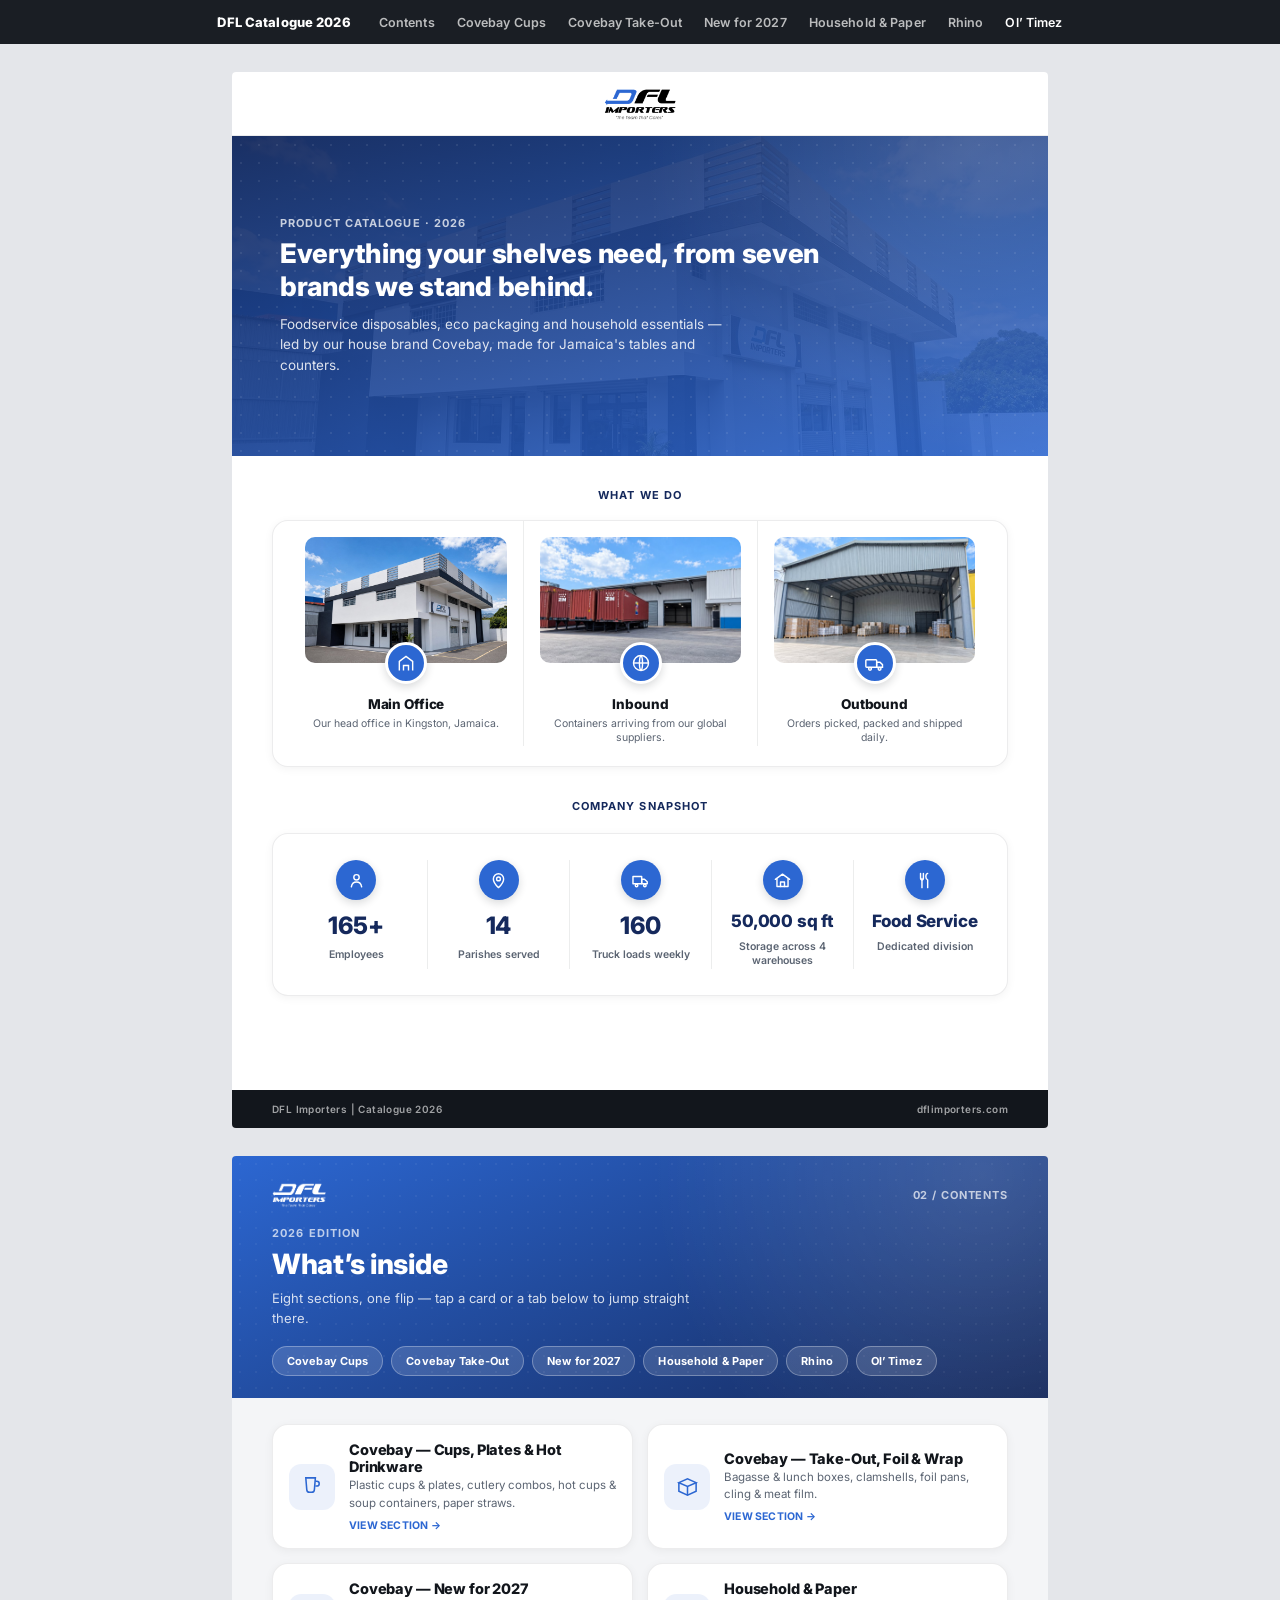
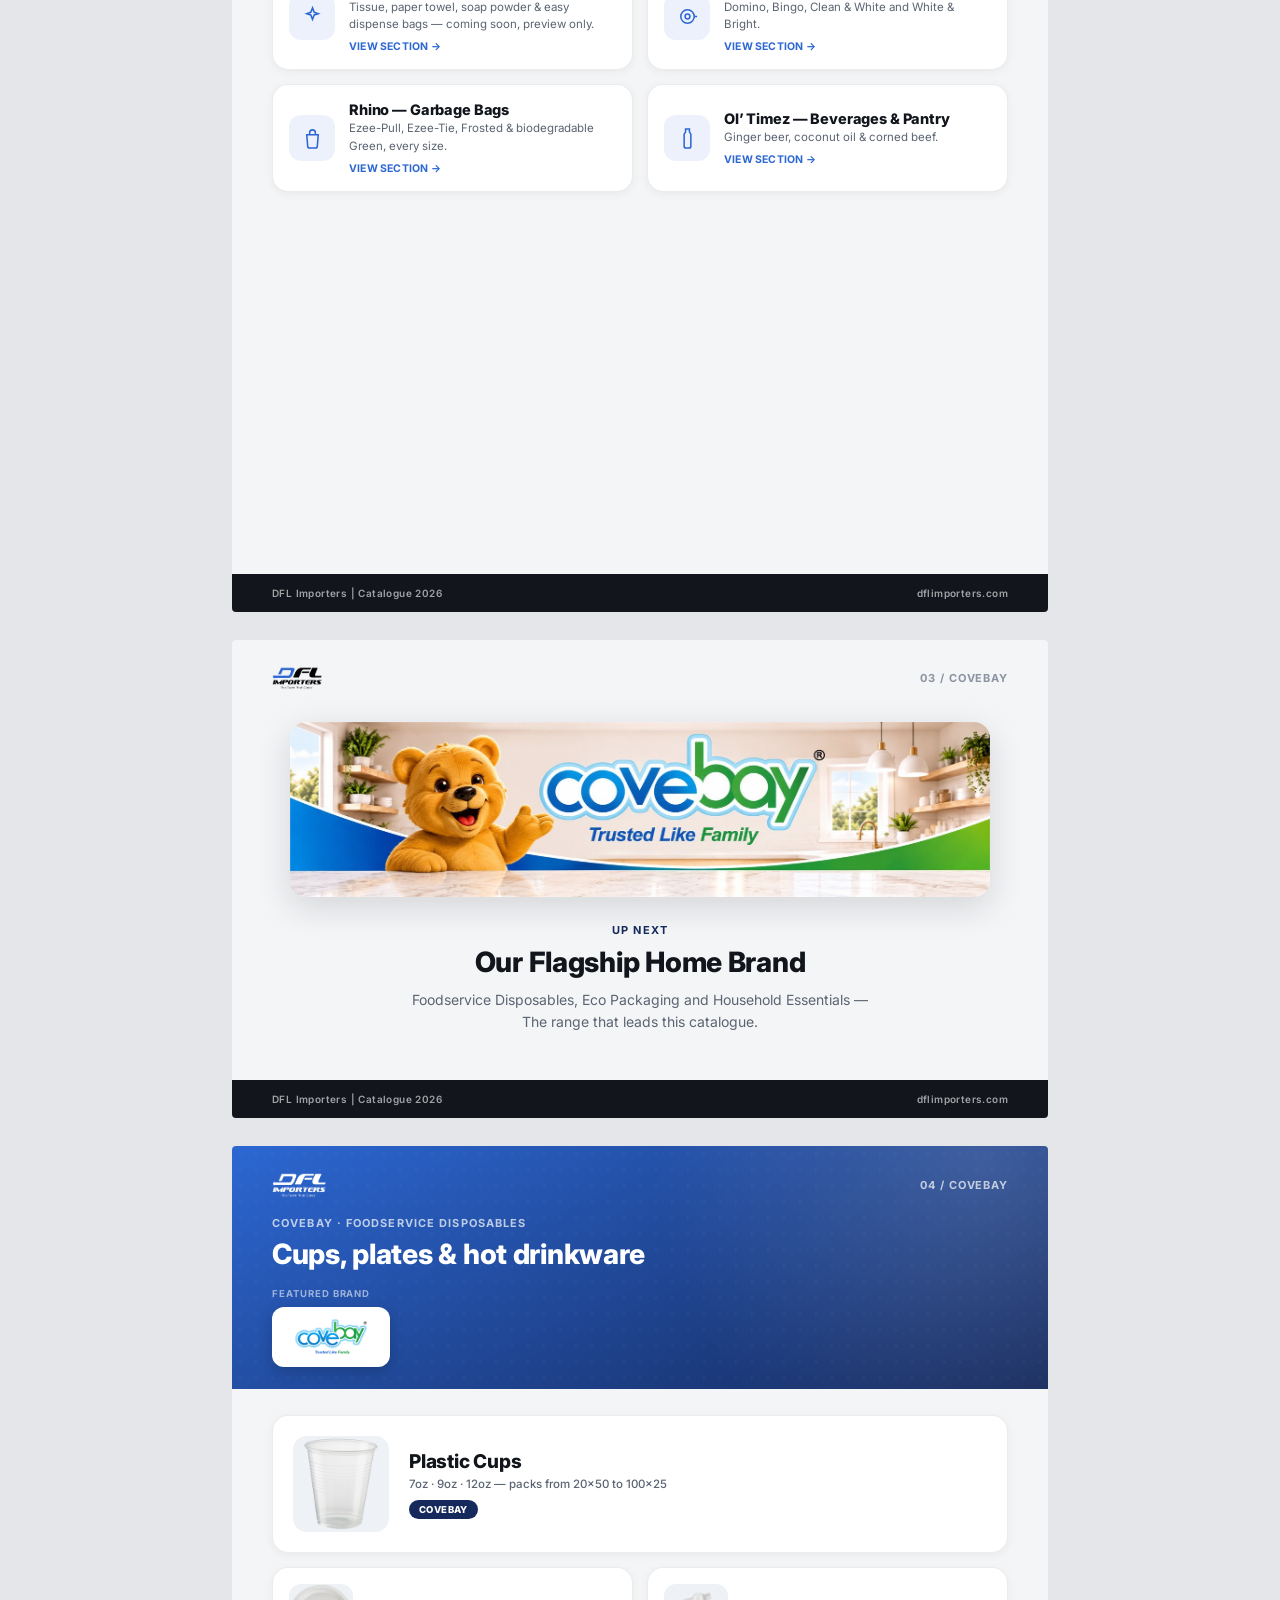
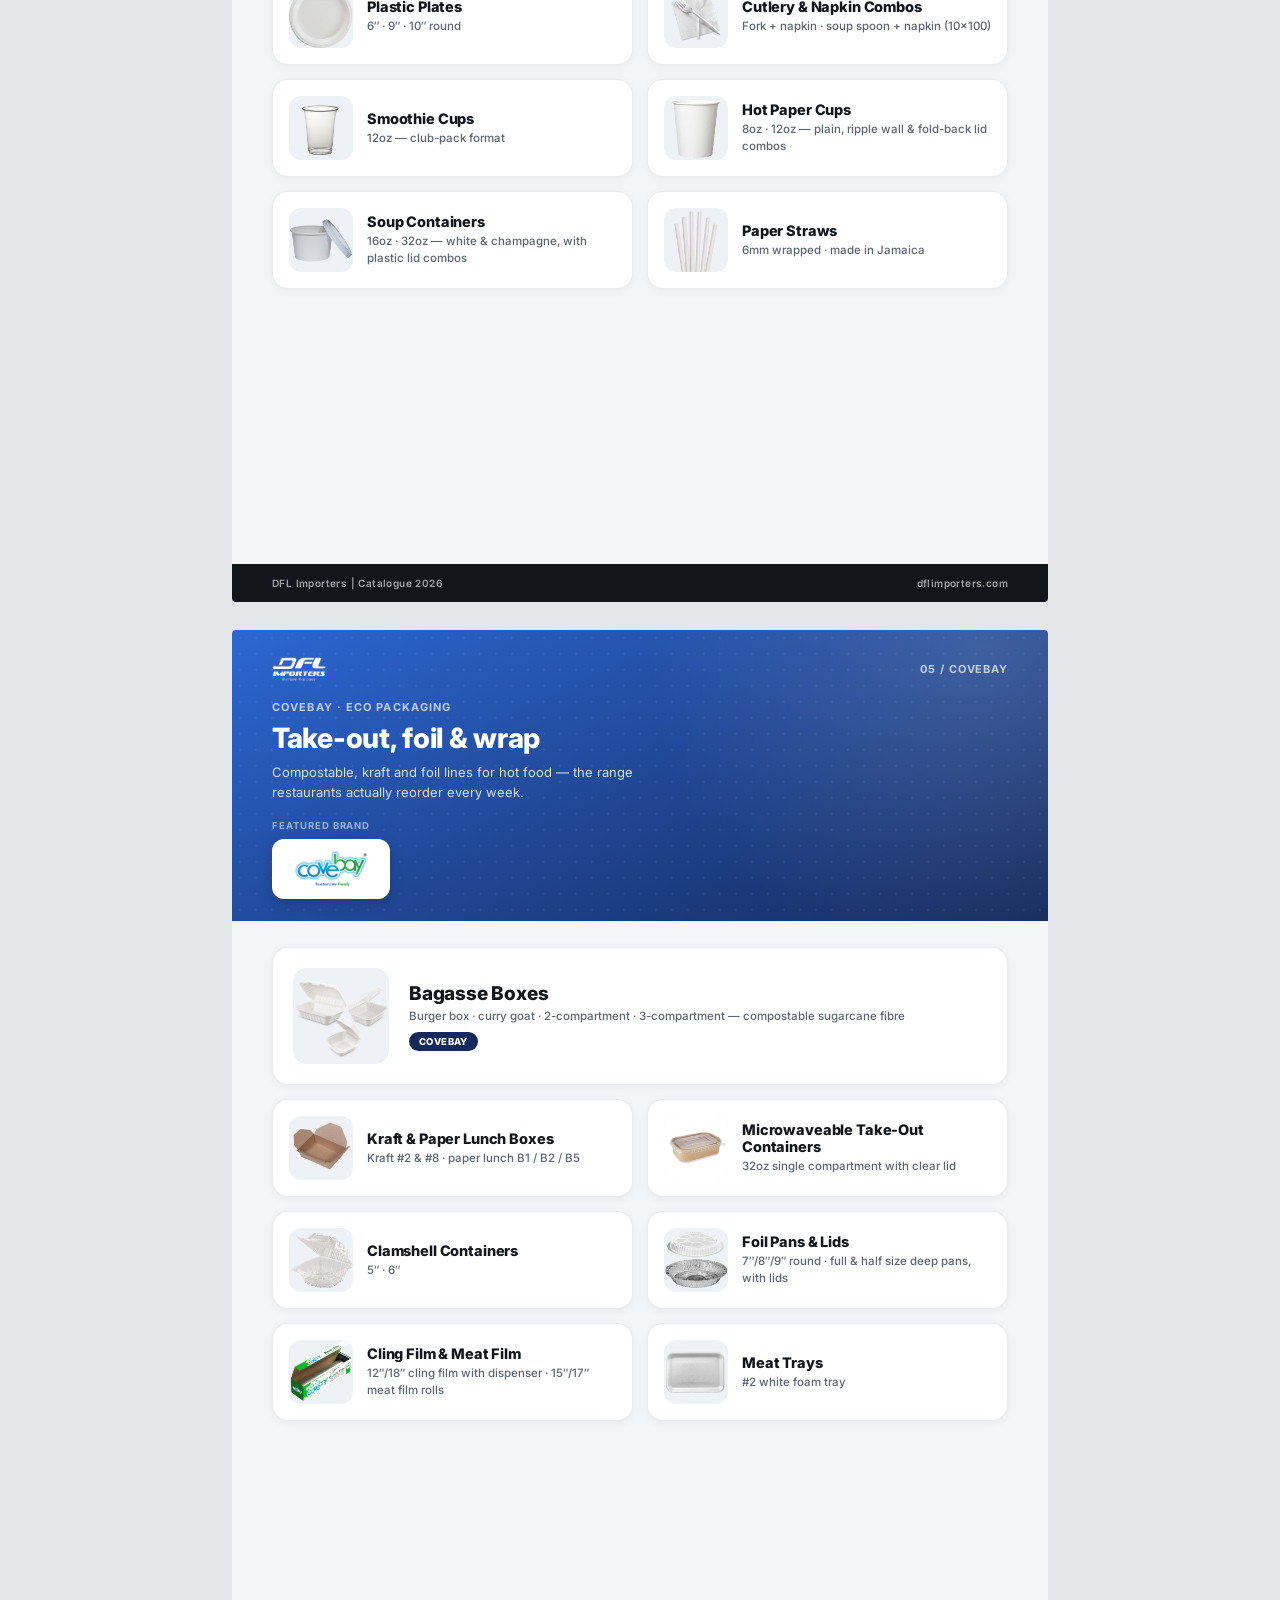
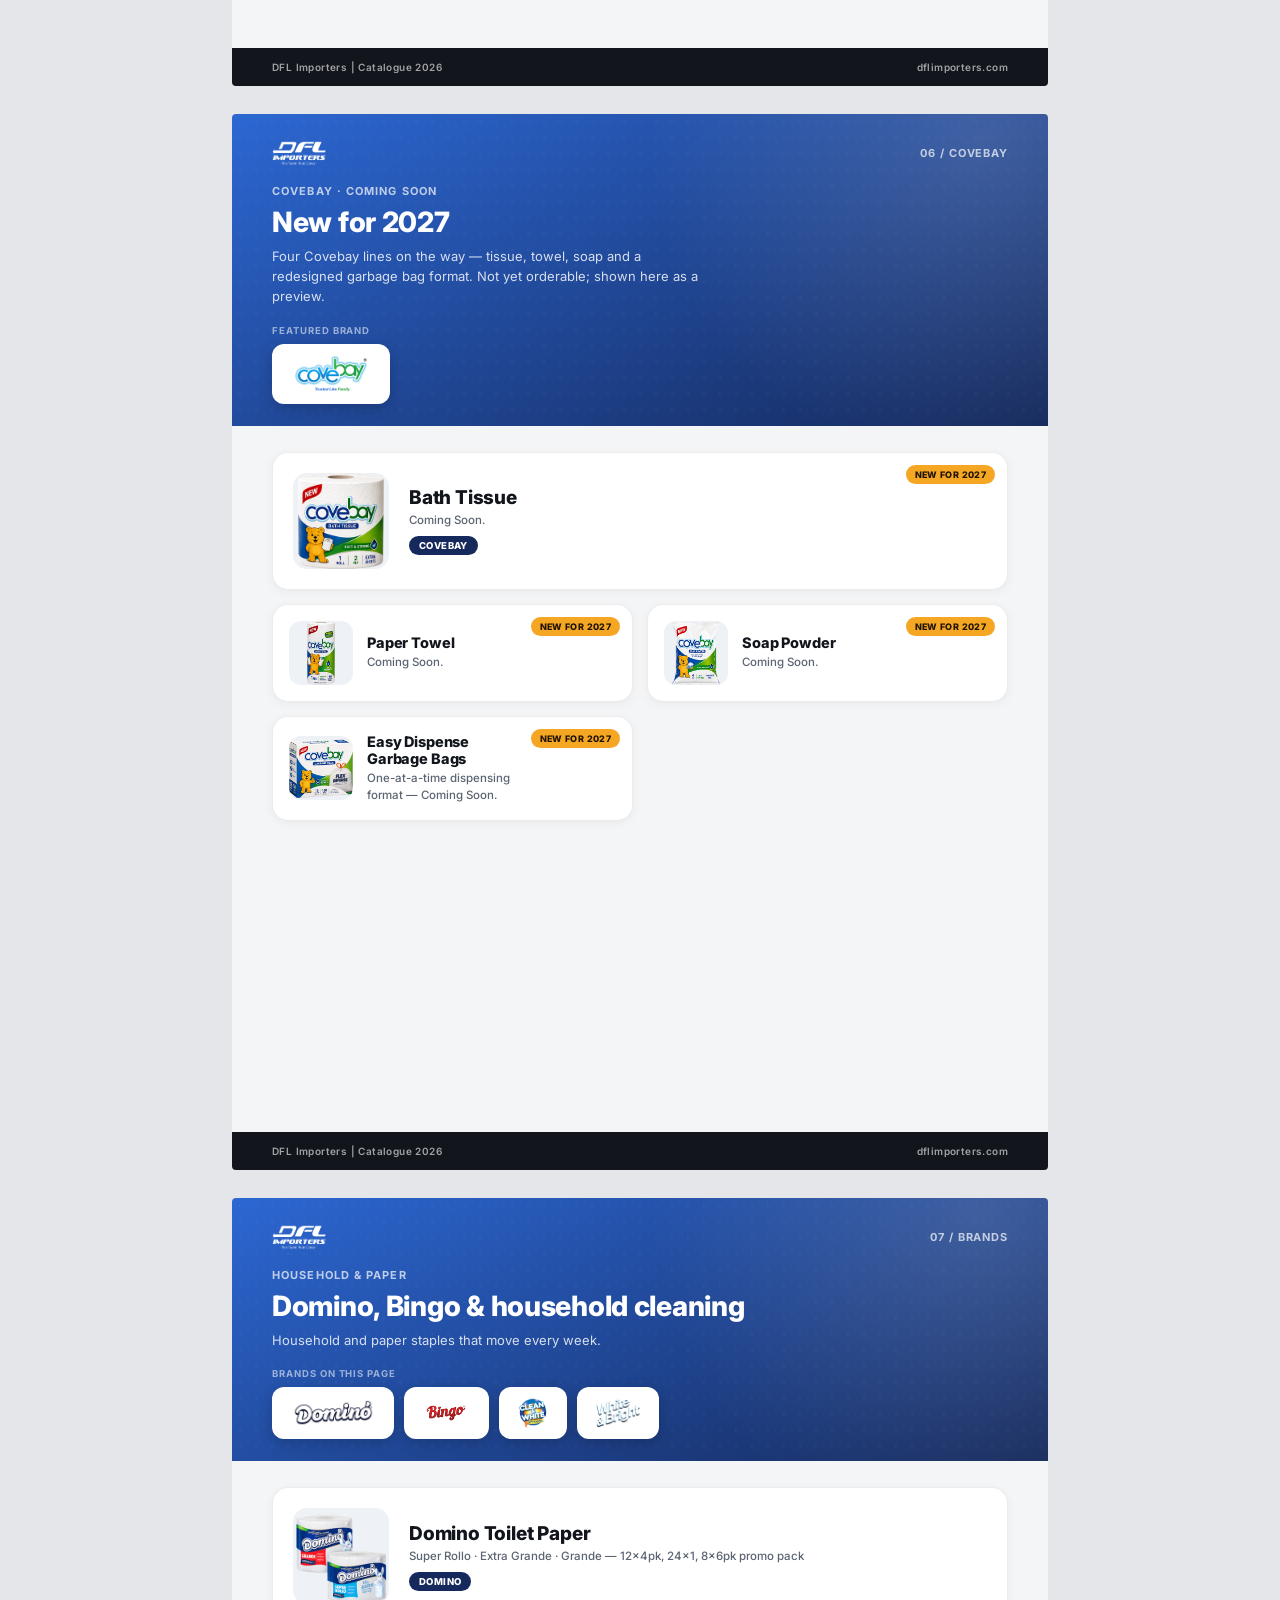
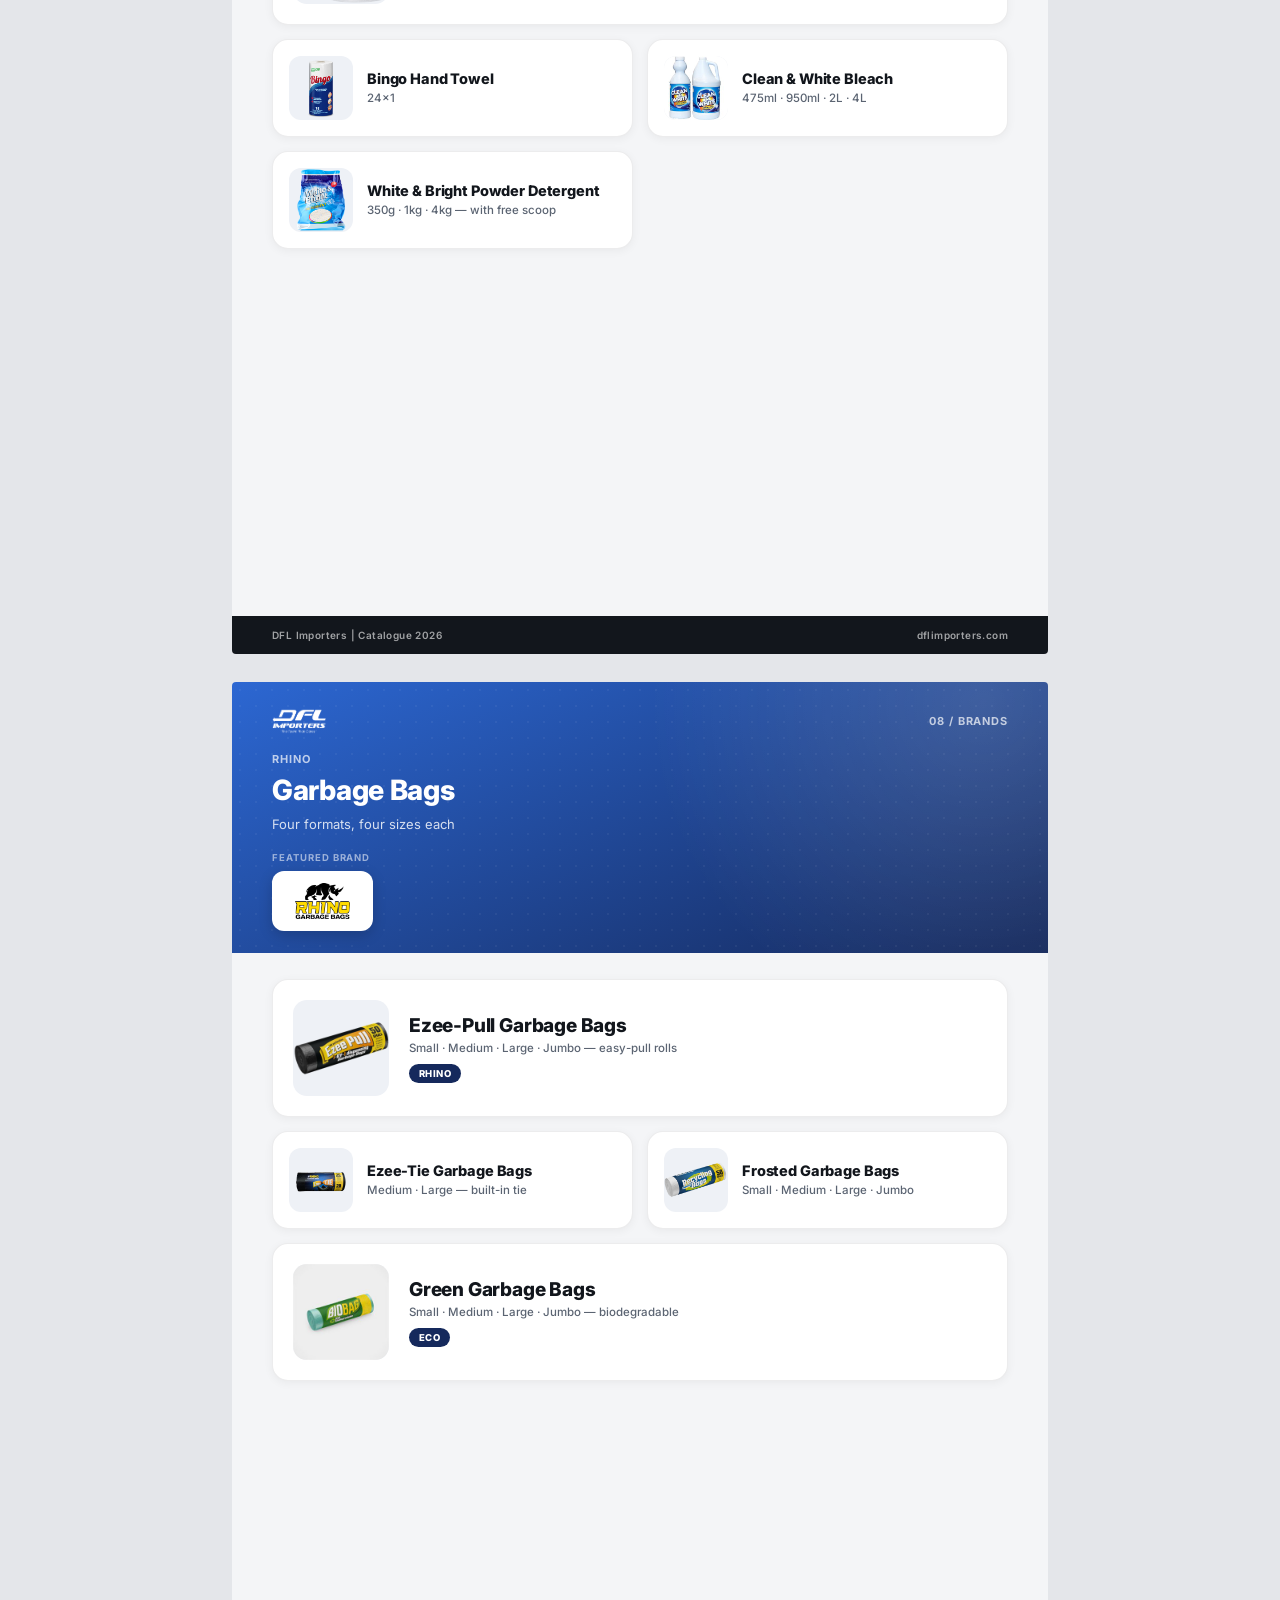
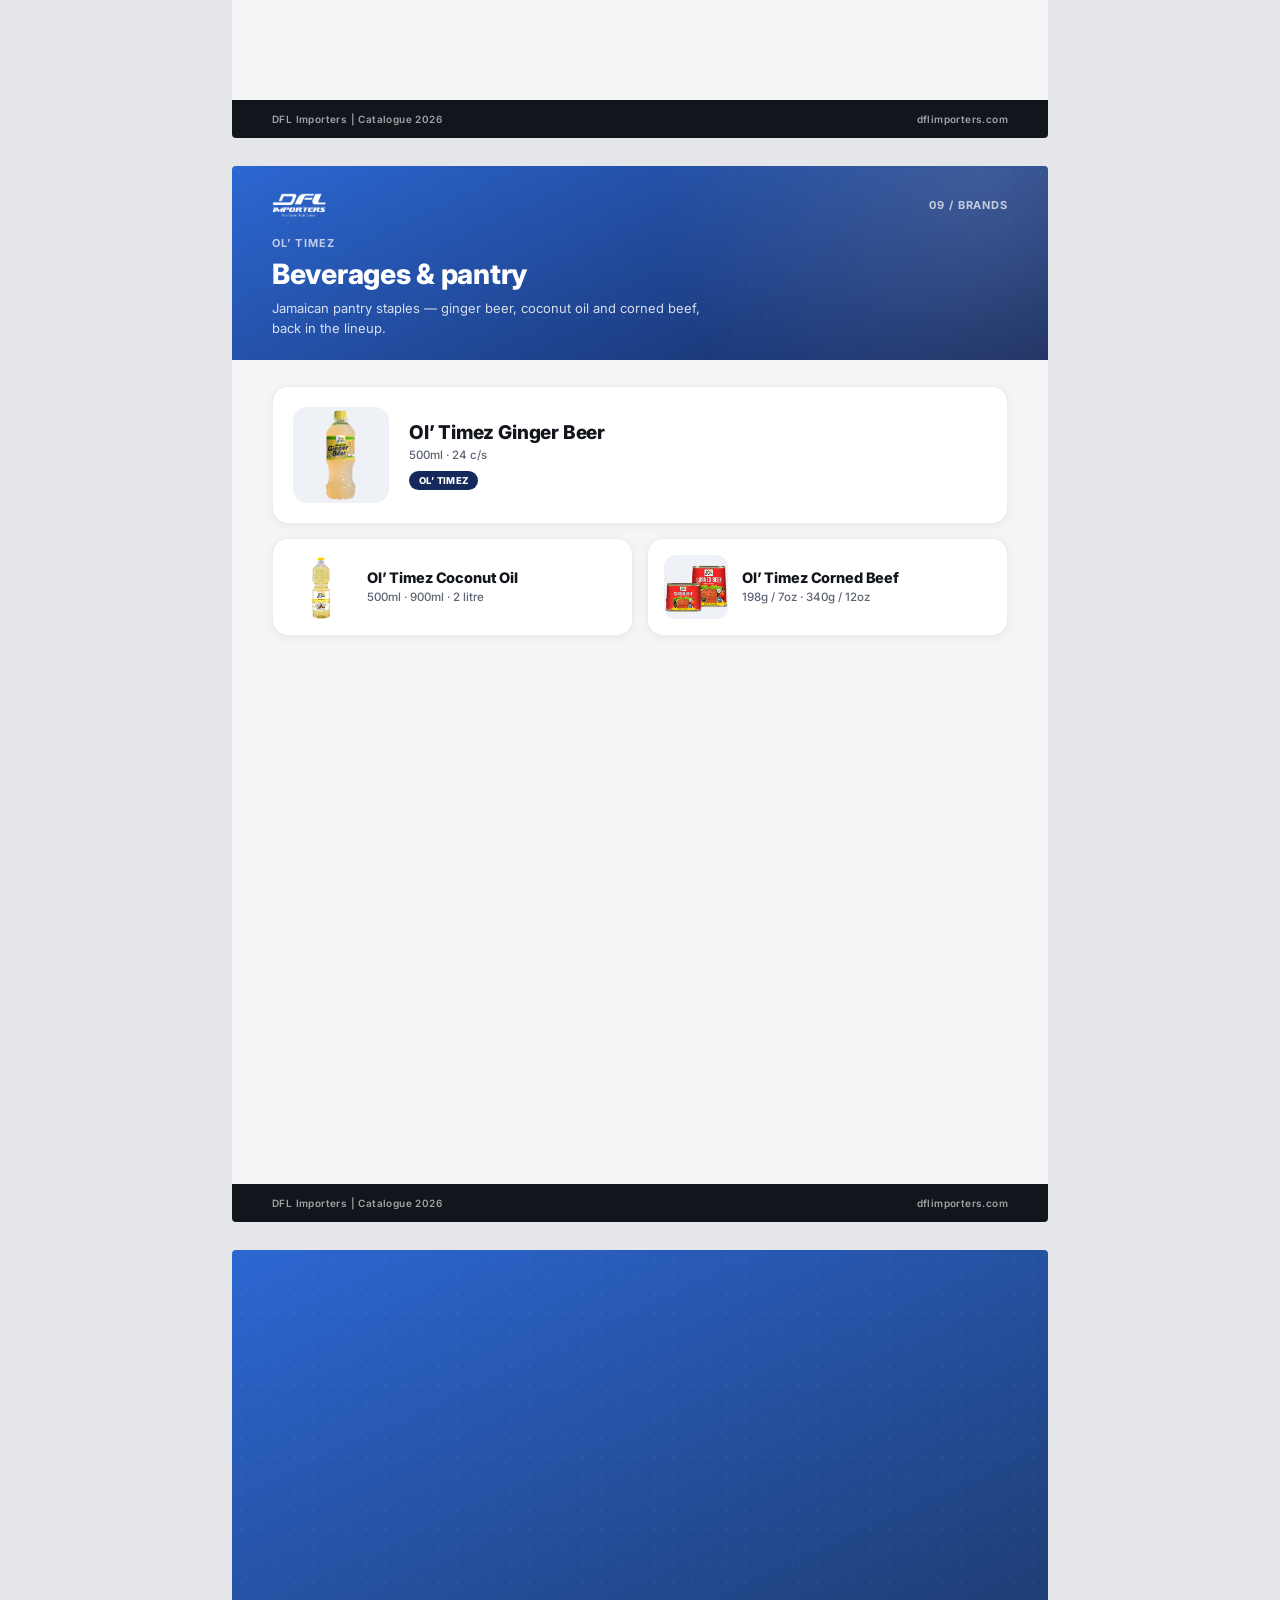
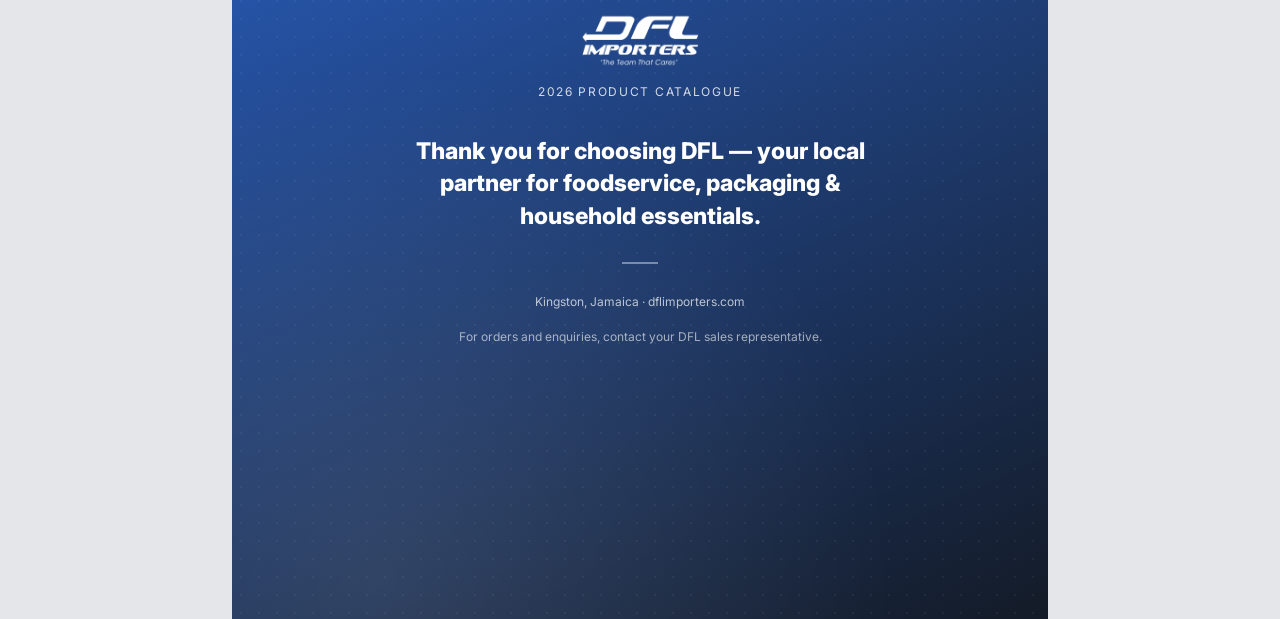
==== commit 1db47d38: "Optimize images and add lazy loading to speed up page load - Resize all product, logo, and photo ass" ====
--- a/index.html
+++ b/index.html
@@ -39,11 +39,11 @@
   <section id="cover" class="page-frame">
     <div class="page cover">
       <div class="cover-topbar">
-        <img class="cover-logo" src="assets/dfl-logo-color.png" alt="DFL Importers">
+        <img loading="lazy" class="cover-logo" src="assets/dfl-logo-color.png" alt="DFL Importers">
       </div>
 
       <div class="cover-hero">
-        <img class="cover-hero-bg" src="assets/products/DFL%20Main%20Office.png" alt="DFL Importers head office">
+        <img class="cover-hero-bg" src="assets/products/DFL%20Main%20Office.jpg" alt="DFL Importers head office">
         <div class="cover-hero-overlay"></div>
         <div class="cover-hero-content">
           <div class="eyebrow">Product catalogue &middot; 2026</div>
@@ -56,19 +56,19 @@
         <div class="cover-gallery-title">What we do</div>
         <div class="cover-gallery-grid">
           <div class="gallery-col">
-            <div class="gallery-photo"><img src="assets/products/DFL%20Main%20Office.png" alt="DFL main office"></div>
+            <div class="gallery-photo"><img loading="lazy" src="assets/products/DFL%20Main%20Office.jpg" alt="DFL main office"></div>
             <div class="gallery-icon"><svg viewBox="0 0 24 24" fill="none" stroke="currentColor" stroke-width="1.7"><path d="M4 21V10l8-6 8 6v11"/><path d="M9 21v-6h6v6"/></svg></div>
             <div class="gallery-title">Main Office</div>
             <div class="gallery-desc">Our head office in Kingston, Jamaica.</div>
           </div>
           <div class="gallery-col">
-            <div class="gallery-photo"><img src="assets/products/DFL%20Inbound.png" alt="DFL inbound warehouse"></div>
+            <div class="gallery-photo"><img loading="lazy" src="assets/products/DFL%20Inbound.jpg" alt="DFL inbound warehouse"></div>
             <div class="gallery-icon"><svg viewBox="0 0 24 24" fill="none" stroke="currentColor" stroke-width="1.7"><circle cx="12" cy="12" r="9"/><path d="M3 12h18"/><path d="M12 3c2.5 2.5 2.5 15.5 0 18"/><path d="M12 3c-2.5 2.5-2.5 15.5 0 18"/></svg></div>
             <div class="gallery-title">Inbound</div>
             <div class="gallery-desc">Containers arriving from our global suppliers.</div>
           </div>
           <div class="gallery-col">
-            <div class="gallery-photo"><img src="assets/products/DFL%20Outbound.png" alt="DFL outbound warehouse"></div>
+            <div class="gallery-photo"><img loading="lazy" src="assets/products/DFL%20Outbound.jpg" alt="DFL outbound warehouse"></div>
             <div class="gallery-icon"><svg viewBox="0 0 24 24" fill="none" stroke="currentColor" stroke-width="1.7"><rect x="1" y="8" width="13" height="9" rx="1"/><path d="M14 11h4l3 3v3h-7z"/><circle cx="6" cy="19" r="1.7"/><circle cx="17.5" cy="19" r="1.7"/></svg></div>
             <div class="gallery-title">Outbound</div>
             <div class="gallery-desc">Orders picked, packed and shipped daily.</div>
@@ -124,7 +124,7 @@
   <section id="toc" class="page-frame">
     <div class="page"><div class="hero">
       <div class="hero-top">
-        <img class="logo" src="assets/dfl-logo-white.png" alt="DFL Importers">
+        <img loading="lazy" class="logo" src="assets/dfl-logo-white.png" alt="DFL Importers">
         <div class="page-tag">02 / contents</div>
       </div>
       <div class="hero-body">
@@ -204,12 +204,12 @@
   <section id="covebay-banner" class="page-frame">
     <div class="page divider">
       <div class="divider-header">
-        <img class="logo-color" src="assets/dfl-logo-color.png" alt="DFL Importers">
+        <img loading="lazy" class="logo-color" src="assets/dfl-logo-color.png" alt="DFL Importers">
         <div class="page-tag">03 / covebay</div>
       </div>
 
       <div class="divider-body">
-        <img src="assets/products/Covebay%20Feature%20Image%20Banner.png" alt="Covebay — Trusted Like Family">
+        <img loading="lazy" src="assets/products/Covebay%20Feature%20Image%20Banner.jpg" alt="Covebay — Trusted Like Family">
         <div class="divider-eyebrow">Up next</div>
         <div class="divider-title">Our Flagship Home Brand</div>
         <p class="divider-sub">Foodservice Disposables, Eco Packaging and Household Essentials &mdash; The range that leads this catalogue.</p>
@@ -222,7 +222,7 @@
   <section id="covebay-cups" class="page-frame">
     <div class="page"><div class="hero">
       <div class="hero-top">
-        <img class="logo" src="assets/dfl-logo-white.png" alt="DFL Importers">
+        <img loading="lazy" class="logo" src="assets/dfl-logo-white.png" alt="DFL Importers">
         <div class="page-tag">04 / covebay</div>
       </div>
       <div class="hero-body">
@@ -230,12 +230,12 @@
         <h1>Cups, plates &amp; hot drinkware</h1>
         
         <div class="hero-brands-label">Featured brand</div>
-        <div class="hero-brands"><div class="hero-brand-chip solo"><img src="assets/covebay-logo.png" alt="Covebay"></div></div>
-      </div>
-    </div><div class="content"><div class="grid">
-
-        <div class="card feature">
-          <div class="thumb"><img src="assets/products/Plastic%20Cup.png" alt="Plastic Cups"></div>
+        <div class="hero-brands"><div class="hero-brand-chip solo"><img loading="lazy" src="assets/covebay-logo.png" alt="Covebay"></div></div>
+      </div>
+    </div><div class="content"><div class="grid">
+
+        <div class="card feature">
+          <div class="thumb"><img loading="lazy" src="assets/products/Plastic%20Cup.png" alt="Plastic Cups"></div>
           <div>
             <div class="cname">Plastic Cups</div>
             <div class="specs">7oz &middot; 9oz &middot; 12oz &mdash; packs from 20&times;50 to 100&times;25</div>
@@ -244,7 +244,7 @@
         </div>
 
         <div class="card">
-          <div class="thumb"><img src="assets/products/9in%20Plastic%20Plate.png" alt="Plastic Plates"></div>
+          <div class="thumb"><img loading="lazy" src="assets/products/9in%20Plastic%20Plate.png" alt="Plastic Plates"></div>
           <div>
             <div class="cname">Plastic Plates</div>
             <div class="specs">6&Prime; &middot; 9&Prime; &middot; 10&Prime; round</div>
@@ -252,7 +252,7 @@
         </div>
 
         <div class="card">
-          <div class="thumb"><img src="assets/products/Cutlery%20spoon%20fork%20napkin.png" alt="Cutlery &amp; Napkin Combos"></div>
+          <div class="thumb"><img loading="lazy" src="assets/products/Cutlery%20spoon%20fork%20napkin.png" alt="Cutlery &amp; Napkin Combos"></div>
           <div>
             <div class="cname">Cutlery &amp; Napkin Combos</div>
             <div class="specs">Fork + napkin &middot; soup spoon + napkin (10&times;100)</div>
@@ -260,7 +260,7 @@
         </div>
 
         <div class="card">
-          <div class="thumb"><img src="assets/products/Smoothie%20Cup.png" alt="Smoothie Cups"></div>
+          <div class="thumb"><img loading="lazy" src="assets/products/Smoothie%20Cup.png" alt="Smoothie Cups"></div>
           <div>
             <div class="cname">Smoothie Cups</div>
             <div class="specs">12oz &mdash; club-pack format</div>
@@ -268,7 +268,7 @@
         </div>
 
         <div class="card">
-          <div class="thumb"><img src="assets/products/Paper%20Cup.png" alt="Hot Paper Cups"></div>
+          <div class="thumb"><img loading="lazy" src="assets/products/Paper%20Cup.png" alt="Hot Paper Cups"></div>
           <div>
             <div class="cname">Hot Paper Cups</div>
             <div class="specs">8oz &middot; 12oz &mdash; plain, ripple wall &amp; fold-back lid combos</div>
@@ -276,7 +276,7 @@
         </div>
 
         <div class="card">
-          <div class="thumb"><img src="assets/products/Paper%20Soup%20Cup%20PNG.png" alt="Soup Containers"></div>
+          <div class="thumb"><img loading="lazy" src="assets/products/Paper%20Soup%20Cup%20PNG.png" alt="Soup Containers"></div>
           <div>
             <div class="cname">Soup Containers</div>
             <div class="specs">16oz &middot; 32oz &mdash; white &amp; champagne, with plastic lid combos</div>
@@ -284,7 +284,7 @@
         </div>
 
         <div class="card">
-          <div class="thumb"><img src="assets/products/Paper%20Straws.png" alt="Paper Straws"></div>
+          <div class="thumb"><img loading="lazy" src="assets/products/Paper%20Straws.png" alt="Paper Straws"></div>
           <div>
             <div class="cname">Paper Straws</div>
             <div class="specs">6mm wrapped &middot; made in Jamaica</div>
@@ -297,7 +297,7 @@
   <section id="covebay-takeout" class="page-frame">
     <div class="page"><div class="hero">
       <div class="hero-top">
-        <img class="logo" src="assets/dfl-logo-white.png" alt="DFL Importers">
+        <img loading="lazy" class="logo" src="assets/dfl-logo-white.png" alt="DFL Importers">
         <div class="page-tag">05 / covebay</div>
       </div>
       <div class="hero-body">
@@ -305,12 +305,12 @@
         <h1>Take-out, foil &amp; wrap</h1>
         <p>Compostable, kraft and foil lines for hot food &mdash; the range restaurants actually reorder every week.</p>
         <div class="hero-brands-label">Featured brand</div>
-        <div class="hero-brands"><div class="hero-brand-chip solo"><img src="assets/covebay-logo.png" alt="Covebay"></div></div>
-      </div>
-    </div><div class="content"><div class="grid">
-
-        <div class="card feature">
-          <div class="thumb"><img src="assets/products/Bagasse%20Boxes%20Group%20Image%20(1).png" alt="Bagasse Boxes"></div>
+        <div class="hero-brands"><div class="hero-brand-chip solo"><img loading="lazy" src="assets/covebay-logo.png" alt="Covebay"></div></div>
+      </div>
+    </div><div class="content"><div class="grid">
+
+        <div class="card feature">
+          <div class="thumb"><img loading="lazy" src="assets/products/Bagasse%20Boxes%20Group%20Image%20(1).png" alt="Bagasse Boxes"></div>
           <div>
             <div class="cname">Bagasse Boxes</div>
             <div class="specs">Burger box &middot; curry goat &middot; 2-compartment &middot; 3-compartment &mdash; compostable sugarcane fibre</div>
@@ -319,7 +319,7 @@
         </div>
 
         <div class="card">
-          <div class="thumb"><img src="assets/products/Kraft%20Lunchbox%20open.png" alt="Kraft &amp; Paper Lunch Boxes"></div>
+          <div class="thumb"><img loading="lazy" src="assets/products/Kraft%20Lunchbox%20open.png" alt="Kraft &amp; Paper Lunch Boxes"></div>
           <div>
             <div class="cname">Kraft &amp; Paper Lunch Boxes</div>
             <div class="specs">Kraft #2 &amp; #8 &middot; paper lunch B1 / B2 / B5</div>
@@ -327,7 +327,7 @@
         </div>
 
         <div class="card">
-          <div class="thumb"><img src="assets/products/Kraft%20Microwaveable.jpg" alt="Microwaveable Take-Out Containers"></div>
+          <div class="thumb"><img loading="lazy" src="assets/products/Kraft%20Microwaveable.jpg" alt="Microwaveable Take-Out Containers"></div>
           <div>
             <div class="cname">Microwaveable Take-Out Containers</div>
             <div class="specs">32oz single compartment with clear lid</div>
@@ -335,7 +335,7 @@
         </div>
 
         <div class="card">
-          <div class="thumb"><img src="assets/products/ClamshellPNG.png" alt="Clamshell Containers"></div>
+          <div class="thumb"><img loading="lazy" src="assets/products/ClamshellPNG.png" alt="Clamshell Containers"></div>
           <div>
             <div class="cname">Clamshell Containers</div>
             <div class="specs">5&Prime; &middot; 6&Prime;</div>
@@ -343,7 +343,7 @@
         </div>
 
         <div class="card">
-          <div class="thumb"><img src="assets/products/7inch%20Round%20foil%20pan%20with%20lid.png" alt="Foil Pans &amp; Lids"></div>
+          <div class="thumb"><img loading="lazy" src="assets/products/7inch%20Round%20foil%20pan%20with%20lid.png" alt="Foil Pans &amp; Lids"></div>
           <div>
             <div class="cname">Foil Pans &amp; Lids</div>
             <div class="specs">7&Prime;/8&Prime;/9&Prime; round &middot; full &amp; half size deep pans, with lids</div>
@@ -351,7 +351,7 @@
         </div>
 
         <div class="card">
-          <div class="thumb"><img src="assets/products/Covebay%20Film%20Box%20New%20100ft.png" alt="Cling Film &amp; Meat Film"></div>
+          <div class="thumb"><img loading="lazy" src="assets/products/Covebay%20Film%20Box%20New%20100ft.png" alt="Cling Film &amp; Meat Film"></div>
           <div>
             <div class="cname">Cling Film &amp; Meat Film</div>
             <div class="specs">12&Prime;/18&Prime; cling film with dispenser &middot; 15&Prime;/17&Prime; meat film rolls</div>
@@ -359,7 +359,7 @@
         </div>
 
         <div class="card">
-          <div class="thumb"><img src="assets/products/White%20Meat%20Tray.png" alt="Meat Trays"></div>
+          <div class="thumb"><img loading="lazy" src="assets/products/White%20Meat%20Tray.png" alt="Meat Trays"></div>
           <div>
             <div class="cname">Meat Trays</div>
             <div class="specs">#2 white foam tray</div>
@@ -372,7 +372,7 @@
   <section id="covebay-new-2027" class="page-frame">
     <div class="page"><div class="hero">
       <div class="hero-top">
-        <img class="logo" src="assets/dfl-logo-white.png" alt="DFL Importers">
+        <img loading="lazy" class="logo" src="assets/dfl-logo-white.png" alt="DFL Importers">
         <div class="page-tag">06 / covebay</div>
       </div>
       <div class="hero-body">
@@ -380,13 +380,13 @@
         <h1>New for 2027</h1>
         <p>Four Covebay lines on the way &mdash; tissue, towel, soap and a redesigned garbage bag format. Not yet orderable; shown here as a preview.</p>
         <div class="hero-brands-label">Featured brand</div>
-        <div class="hero-brands"><div class="hero-brand-chip solo"><img src="assets/covebay-logo.png" alt="Covebay"></div></div>
+        <div class="hero-brands"><div class="hero-brand-chip solo"><img loading="lazy" src="assets/covebay-logo.png" alt="Covebay"></div></div>
       </div>
     </div><div class="content"><div class="grid">
 
         <div class="card feature">
           <div class="new-flag">NEW FOR 2027</div>
-          <div class="thumb"><img src="assets/products/Covebay%20Tissue_New.png" alt="Bath Tissue"></div>
+          <div class="thumb"><img loading="lazy" src="assets/products/Covebay%20Tissue_New.png" alt="Bath Tissue"></div>
           <div>
             <div class="cname">Bath Tissue</div>
             <div class="specs">Coming Soon.</div>
@@ -396,7 +396,7 @@
 
         <div class="card">
           <div class="new-flag">NEW FOR 2027</div>
-          <div class="thumb"><img src="assets/products/Covebay%20Paper%20Towel_New.png" alt="Paper Towel"></div>
+          <div class="thumb"><img loading="lazy" src="assets/products/Covebay%20Paper%20Towel_New.png" alt="Paper Towel"></div>
           <div>
             <div class="cname">Paper Towel</div>
             <div class="specs">Coming Soon.</div>
@@ -405,7 +405,7 @@
 
         <div class="card">
           <div class="new-flag">NEW FOR 2027</div>
-          <div class="thumb"><img src="assets/products/Covebay%20Soap%20Powder_New.png" alt="Soap Powder"></div>
+          <div class="thumb"><img loading="lazy" src="assets/products/Covebay%20Soap%20Powder_New.png" alt="Soap Powder"></div>
           <div>
             <div class="cname">Soap Powder</div>
             <div class="specs">Coming Soon.</div>
@@ -414,7 +414,7 @@
 
         <div class="card">
           <div class="new-flag">NEW FOR 2027</div>
-          <div class="thumb"><img src="assets/products/Covebay%20Garbage%20Bag_EasyDispense_Box_New.png" alt="Easy Dispense Garbage Bags"></div>
+          <div class="thumb"><img loading="lazy" src="assets/products/Covebay%20Garbage%20Bag_EasyDispense_Box_New.png" alt="Easy Dispense Garbage Bags"></div>
           <div style="padding-right:88px;">
             <div class="cname">Easy Dispense Garbage Bags</div>
             <div class="specs">One-at-a-time dispensing format &mdash; Coming Soon.</div>
@@ -427,7 +427,7 @@
   <section id="household-paper" class="page-frame">
     <div class="page"><div class="hero">
       <div class="hero-top">
-        <img class="logo" src="assets/dfl-logo-white.png" alt="DFL Importers">
+        <img loading="lazy" class="logo" src="assets/dfl-logo-white.png" alt="DFL Importers">
         <div class="page-tag">07 / brands</div>
       </div>
       <div class="hero-body">
@@ -436,16 +436,16 @@
         <p>Household and paper staples that move every week.</p>
         <div class="hero-brands-label">Brands on this page</div>
         <div class="hero-brands">
-          <div class="hero-brand-chip"><img src="assets/domino-logo.png" alt="Domino"></div>
-          <div class="hero-brand-chip"><img src="assets/bingo-logo.png" alt="Bingo"></div>
-          <div class="hero-brand-chip"><img src="assets/clean-white-logo.png" alt="Clean &amp; White"></div>
-          <div class="hero-brand-chip"><img src="assets/white-bright-logo.png" alt="White &amp; Bright"></div>
-        </div>
-      </div>
-    </div><div class="content"><div class="grid">
-
-        <div class="card feature">
-          <div class="thumb"><img src="assets/products/Domino%20Toilet%20Paper%20Group.png" alt="Domino Toilet Paper"></div>
+          <div class="hero-brand-chip"><img loading="lazy" src="assets/domino-logo.png" alt="Domino"></div>
+          <div class="hero-brand-chip"><img loading="lazy" src="assets/bingo-logo.png" alt="Bingo"></div>
+          <div class="hero-brand-chip"><img loading="lazy" src="assets/clean-white-logo.png" alt="Clean &amp; White"></div>
+          <div class="hero-brand-chip"><img loading="lazy" src="assets/white-bright-logo.png" alt="White &amp; Bright"></div>
+        </div>
+      </div>
+    </div><div class="content"><div class="grid">
+
+        <div class="card feature">
+          <div class="thumb"><img loading="lazy" src="assets/products/Domino%20Toilet%20Paper%20Group.png" alt="Domino Toilet Paper"></div>
           <div>
             <div class="cname">Domino Toilet Paper</div>
             <div class="specs">Super Rollo &middot; Extra Grande &middot; Grande &mdash; 12&times;4pk, 24&times;1, 8&times;6pk promo pack</div>
@@ -454,7 +454,7 @@
         </div>
 
         <div class="card">
-          <div class="thumb"><img src="assets/products/Bingo%20Hand%20Towel.png" alt="Bingo Hand Towel"></div>
+          <div class="thumb"><img loading="lazy" src="assets/products/Bingo%20Hand%20Towel.png" alt="Bingo Hand Towel"></div>
           <div>
             <div class="cname">Bingo Hand Towel</div>
             <div class="specs">24&times;1</div>
@@ -462,7 +462,7 @@
         </div>
 
         <div class="card">
-          <div class="thumb"><img src="assets/products/Bleach%20Group%20Image.jpg" alt="Clean &amp; White Bleach"></div>
+          <div class="thumb"><img loading="lazy" src="assets/products/Bleach%20Group%20Image.jpg" alt="Clean &amp; White Bleach"></div>
           <div>
             <div class="cname">Clean &amp; White Bleach</div>
             <div class="specs">475ml &middot; 950ml &middot; 2L &middot; 4L</div>
@@ -470,7 +470,7 @@
         </div>
 
         <div class="card">
-          <div class="thumb"><img src="assets/products/White%20%26%20Bright%20Mockup.png" alt="White &amp; Bright Powder Detergent"></div>
+          <div class="thumb"><img loading="lazy" src="assets/products/White%20%26%20Bright%20Mockup.png" alt="White &amp; Bright Powder Detergent"></div>
           <div>
             <div class="cname">White &amp; Bright Powder Detergent</div>
             <div class="specs">350g &middot; 1kg &middot; 4kg &mdash; with free scoop</div>
@@ -483,7 +483,7 @@
   <section id="rhino" class="page-frame">
     <div class="page"><div class="hero">
       <div class="hero-top">
-        <img class="logo" src="assets/dfl-logo-white.png" alt="DFL Importers">
+        <img loading="lazy" class="logo" src="assets/dfl-logo-white.png" alt="DFL Importers">
         <div class="page-tag">08 / brands</div>
       </div>
       <div class="hero-body">
@@ -491,12 +491,12 @@
         <h1>Garbage Bags</h1>
         <p>Four formats, four sizes each</p>
         <div class="hero-brands-label">Featured brand</div>
-        <div class="hero-brands"><div class="hero-brand-chip solo"><img src="assets/rhino-logo-black.png" alt="Rhino"></div></div>
-      </div>
-    </div><div class="content"><div class="grid">
-
-        <div class="card feature">
-          <div class="thumb"><img src="assets/products/Rhino%20Ezee%20Pull.png" alt="Ezee-Pull Garbage Bags"></div>
+        <div class="hero-brands"><div class="hero-brand-chip solo"><img loading="lazy" src="assets/rhino-logo-black.png" alt="Rhino"></div></div>
+      </div>
+    </div><div class="content"><div class="grid">
+
+        <div class="card feature">
+          <div class="thumb"><img loading="lazy" src="assets/products/Rhino%20Ezee%20Pull.png" alt="Ezee-Pull Garbage Bags"></div>
           <div>
             <div class="cname">Ezee-Pull Garbage Bags</div>
             <div class="specs">Small &middot; Medium &middot; Large &middot; Jumbo &mdash; easy-pull rolls</div>
@@ -505,7 +505,7 @@
         </div>
 
         <div class="card">
-          <div class="thumb"><img src="assets/products/Rhino%20Ezee%20Tie.png" alt="Ezee-Tie Garbage Bags"></div>
+          <div class="thumb"><img loading="lazy" src="assets/products/Rhino%20Ezee%20Tie.png" alt="Ezee-Tie Garbage Bags"></div>
           <div>
             <div class="cname">Ezee-Tie Garbage Bags</div>
             <div class="specs">Medium &middot; Large &mdash; built-in tie</div>
@@ -513,7 +513,7 @@
         </div>
 
         <div class="card">
-          <div class="thumb"><img src="assets/products/Rhino%20Frosted.png" alt="Frosted Garbage Bags"></div>
+          <div class="thumb"><img loading="lazy" src="assets/products/Rhino%20Frosted.png" alt="Frosted Garbage Bags"></div>
           <div>
             <div class="cname">Frosted Garbage Bags</div>
             <div class="specs">Small &middot; Medium &middot; Large &middot; Jumbo</div>
@@ -521,7 +521,7 @@
         </div>
 
         <div class="card feature">
-          <div class="thumb"><img src="assets/products/Rhino%20Green.jpg" alt="Green Garbage Bags"></div>
+          <div class="thumb"><img loading="lazy" src="assets/products/Rhino%20Green.jpg" alt="Green Garbage Bags"></div>
           <div>
             <div class="cname">Green Garbage Bags</div>
             <div class="specs">Small &middot; Medium &middot; Large &middot; Jumbo &mdash; biodegradable</div>
@@ -535,7 +535,7 @@
   <section id="oltimez" class="page-frame">
     <div class="page"><div class="hero">
       <div class="hero-top">
-        <img class="logo" src="assets/dfl-logo-white.png" alt="DFL Importers">
+        <img loading="lazy" class="logo" src="assets/dfl-logo-white.png" alt="DFL Importers">
         <div class="page-tag">09 / brands</div>
       </div>
       <div class="hero-body">
@@ -546,7 +546,7 @@
     </div><div class="content"><div class="grid">
 
         <div class="card feature">
-          <div class="thumb"><img src="assets/products/Ginger%20Beer%20Mockup.png" alt="Ol&rsquo; Timez Ginger Beer"></div>
+          <div class="thumb"><img loading="lazy" src="assets/products/Ginger%20Beer%20Mockup.png" alt="Ol&rsquo; Timez Ginger Beer"></div>
           <div>
             <div class="cname">Ol&rsquo; Timez Ginger Beer</div>
             <div class="specs">500ml &middot; 24 c/s</div>
@@ -555,7 +555,7 @@
         </div>
 
         <div class="card">
-          <div class="thumb"><img src="assets/products/Coconut%20Oil%20Mockup%20900ml.jpg" alt="Ol&rsquo; Timez Coconut Oil"></div>
+          <div class="thumb"><img loading="lazy" src="assets/products/Coconut%20Oil%20Mockup%20900ml.jpg" alt="Ol&rsquo; Timez Coconut Oil"></div>
           <div>
             <div class="cname">Ol&rsquo; Timez Coconut Oil</div>
             <div class="specs">500ml &middot; 900ml &middot; 2 litre</div>
@@ -563,7 +563,7 @@
         </div>
 
         <div class="card">
-          <div class="thumb"><img src="assets/products/Ol%20Timez%20Corned%20Beef%20Group.png" alt="Ol&rsquo; Timez Corned Beef"></div>
+          <div class="thumb"><img loading="lazy" src="assets/products/Ol%20Timez%20Corned%20Beef%20Group.png" alt="Ol&rsquo; Timez Corned Beef"></div>
           <div>
             <div class="cname">Ol&rsquo; Timez Corned Beef</div>
             <div class="specs">198g / 7oz &middot; 340g / 12oz</div>
@@ -576,7 +576,7 @@
   <section id="back-cover" class="page-frame">
     <div class="page">
       <div class="backcover">
-        <img class="bc-logo" src="assets/dfl-logo-white.png" alt="DFL Importers">
+        <img loading="lazy" class="bc-logo" src="assets/dfl-logo-white.png" alt="DFL Importers">
         <div class="bc-tagline">2026 Product Catalogue</div>
         <div class="bc-thanks">Thank you for choosing DFL &mdash; your local partner for foodservice, packaging &amp; household essentials.</div>
         <div class="bc-divider"></div>
